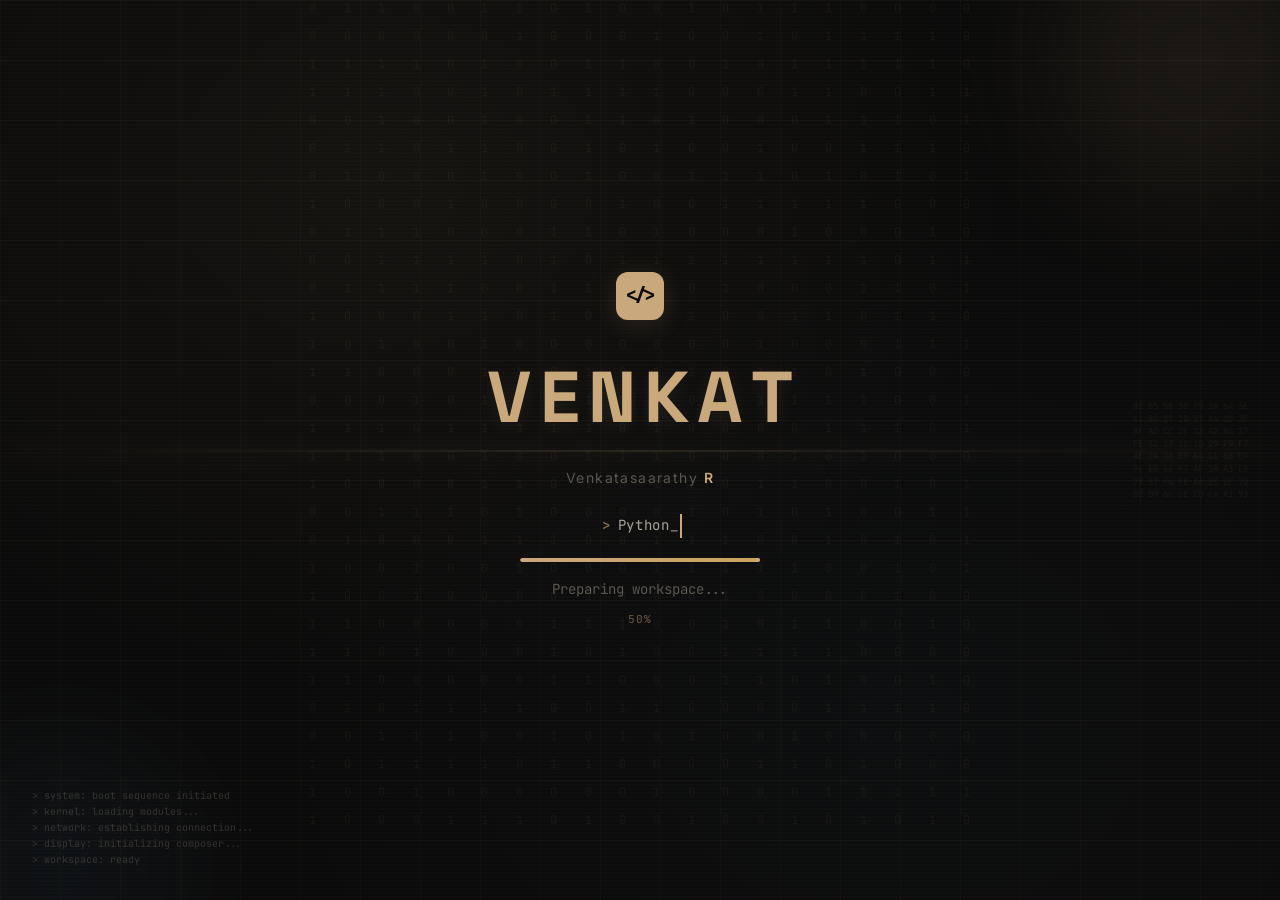
==== index.html @ a22d7806 "Initial portfolio upload" ====
<!DOCTYPE html>
<html lang="en" data-mode="engineering">

<head>
  <script>
    (function(){var m=localStorage.getItem('mode')||'engineering';document.documentElement.setAttribute('data-mode',m);})();
  </script>
  <meta charset="UTF-8" />
  <meta name="viewport" content="width=device-width, initial-scale=1.0" />
  <title>Venkatasaarathy R — Workspace</title>
  <meta name="description" content="Venkatasaarathy R — Engineering student building toward data engineering." />
  <meta name="theme-color" content="#1A1816" />
  <link rel="icon" type="image/svg+xml" href="data:image/svg+xml,%3Csvg xmlns='http://www.w3.org/2000/svg' viewBox='0 0 32 32'%3E%3Crect width='32' height='32' rx='6' fill='%23C9A87C'/%3E%3Ctext x='50%25' y='55%25' dominant-baseline='middle' text-anchor='middle' font-family='monospace' font-weight='800' font-size='18' fill='%230A0A0A'%3EVR%3C/text%3E%3C/svg%3E" />
  <meta name="description" content="Venkatasaarathy R — Engineering student building toward data engineering. Explore projects, skills, certificates and more." />
  <meta name="keywords" content="Venkatasaarathy, portfolio, data engineering, IIT Madras, full-stack developer" />
  <meta name="author" content="Venkatasaarathy R" />
  <meta property="og:title" content="Venkatasaarathy R — Portfolio" />
  <meta property="og:description" content="Engineering student building toward data engineering." />
  <meta property="og:type" content="website" />

  <!-- Fonts -->
  <link rel="preconnect" href="https://fonts.googleapis.com" />
  <link rel="preconnect" href="https://fonts.gstatic.com" crossorigin />
  <link
    href="https://fonts.googleapis.com/css2?family=Inter:opsz,wght@14..32,300;400;500;600;700;800&family=Space+Grotesk:wght@400;500;600;700;800&family=JetBrains+Mono:wght@300;400;500;600;700&family=Outfit:wght@300;400;500;600;700;800&family=Fredoka:wght@400;500;600;700&family=Baloo+2:wght@400;500;600;700;800&family=Space+Mono:wght@400;700&family=Playfair+Display:ital,wght@0,400;0,700;1,400&display=swap"
    rel="stylesheet" />

  <!-- Styles -->
  <link rel="stylesheet" href="css/variables.css" />
  <link rel="stylesheet" href="css/style.css" />
  <link rel="stylesheet" href="css/mode.css" />
  <link rel="stylesheet" href="css/responsive.css" />
  
  <style>
    /* ===== FORCE CANVAS VISIBLE ===== */
    #bgCanvas {
      position: fixed !important;
      top: 0 !important;
      left: 0 !important;
      width: 100vw !important;
      height: 100vh !important;
      pointer-events: none !important;
      z-index: 0 !important;
      display: block !important;
      background: transparent !important;
      opacity: 1 !important;
      visibility: visible !important;
    }

    .loading-screen {
      z-index: 9999 !important;
      position: fixed !important;
      inset: 0 !important;
    }

    #mainContent {
      position: relative !important;
      z-index: 1 !important;
    }

    /* Make sure doodles don't block canvas */
    .doodle-overlay {
      z-index: 0 !important;
      opacity: 0.3 !important;
    }
  </style>
</head>

<body>

  <!-- ============================================ -->
  <!-- CANVAS - PARTICLE BACKGROUND -->
  <!-- ============================================ -->
  <canvas id="bgCanvas"></canvas>

  <!-- ============================================ -->
  <!-- PARTICLE ANIMATION SCRIPT - RUNS IMMEDIATELY -->
  <!-- ============================================ -->
  <script>
    (function() {
      'use strict';

      var CONNECTION_DIST = 180;

      var canvas = document.getElementById('bgCanvas');
      if (!canvas) return;

      var ctx = canvas.getContext('2d');
      var W, H;
      var nodes = [];
      var animId = null;
      var running = true;

      var COLORS = {
        engineering: {
          accent: { r: 201, g: 168, b: 124 },
          neutral: { r: 140, g: 136, b: 127 }
        },
        curious: [
          { r: 212, g: 119, b: 74 },
          { r: 242, g: 169, b: 59 },
          { r: 255, g: 107, b: 91 },
          { r: 107, g: 78, b: 142 },
          { r: 232, g: 160, b: 160 },
          { r: 74, g: 158, b: 138 }
        ]
      };

      function resize() {
        W = canvas.width = window.innerWidth;
        H = canvas.height = window.innerHeight;
      }

      function getMode() {
        return document.documentElement.getAttribute('data-mode') || 'engineering';
      }

      function createNodes() {
        var count = Math.min(50, Math.floor((W * H) / 60000));
        nodes = [];
        for (var i = 0; i < count; i++) {
          nodes.push({
            x: Math.random() * W,
            y: Math.random() * H,
            vx: (Math.random() - 0.5) * 0.3,
            vy: (Math.random() - 0.5) * 0.3,
            radius: 1.5 + Math.random() * 2.5,
            phase: Math.random() * Math.PI * 2,
            type: Math.floor(Math.random() * 4),
            size: 10 + Math.random() * 18
          });
        }
      }

      function drawEngineering() {
        var acc = COLORS.engineering;

        for (var i = 0; i < nodes.length; i++) {
          for (var j = i + 1; j < nodes.length; j++) {
            var a = nodes[i], b = nodes[j];
            var dx = a.x - b.x, dy = a.y - b.y;
            var dist = Math.sqrt(dx * dx + dy * dy);
            if (dist >= CONNECTION_DIST) continue;

            var alpha = 1 - dist / CONNECTION_DIST;

            ctx.beginPath();
            ctx.moveTo(a.x, a.y);
            ctx.lineTo(b.x, b.y);
            ctx.strokeStyle = 'rgba(' + acc.neutral.r + ', ' + acc.neutral.g + ', ' + acc.neutral.b + ', ' + (alpha * 0.03) + ')';
            ctx.lineWidth = 0.3;
            ctx.stroke();
          }
        }

        for (var i = 0; i < nodes.length; i++) {
          var n = nodes[i];
          ctx.beginPath();
          ctx.arc(n.x, n.y, n.radius, 0, Math.PI * 2);
          ctx.fillStyle = 'rgba(' + acc.neutral.r + ', ' + acc.neutral.g + ', ' + acc.neutral.b + ', 0.06)';
          ctx.fill();
        }
      }

      function drawCurious() {
        var pal = COLORS.curious;
        var time = Date.now();

        for (var i = 0; i < nodes.length; i++) {
          var n = nodes[i];
          var c = pal[i % 6];

          var pulse = n.size * (0.8 + 0.4 * Math.sin(time / 3000 + n.phase));

          ctx.save();
          ctx.translate(n.x, n.y);
          ctx.rotate(n.phase + time / 5000);
          ctx.globalAlpha = 0.4;
          ctx.strokeStyle = 'rgba(' + c.r + ', ' + c.g + ', ' + c.b + ', 0.4)';
          ctx.lineWidth = 1.2;

          var s = pulse / 2;
          var t = n.type % 4;
          ctx.beginPath();
          if (t === 0) {
            ctx.arc(0, 0, s, 0, Math.PI * 2);
          } else if (t === 1) {
            ctx.strokeRect(-s, -s, pulse, pulse);
            ctx.restore();
            continue;
          } else if (t === 2) {
            ctx.moveTo(0, -s);
            ctx.lineTo(-s, s);
            ctx.lineTo(s, s);
            ctx.closePath();
          } else {
            ctx.moveTo(-s, 0);
            ctx.lineTo(s, 0);
            ctx.moveTo(0, -s);
            ctx.lineTo(0, s);
          }
          ctx.stroke();
          ctx.restore();
        }
      }

      function draw() {
        if (!running) return;
        ctx.clearRect(0, 0, W, H);

        var mode = getMode();
        var time = Date.now();

        for (var i = 0; i < nodes.length; i++) {
          var n = nodes[i];
          n.x += n.vx + Math.sin(time / 4000 + n.phase) * 0.08;
          n.y += n.vy + Math.cos(time / 5000 + n.phase) * 0.08;

          if (n.x < -60) n.x = W + 60;
          if (n.x > W + 60) n.x = -60;
          if (n.y < -60) n.y = H + 60;
          if (n.y > H + 60) n.y = -60;
        }

        if (mode === 'engineering') {
          drawEngineering();
        } else {
          drawCurious();
        }

        animId = requestAnimationFrame(draw);
      }

      window.addEventListener('resize', function() {
        resize();
        createNodes();
      });

      resize();
      createNodes();
      draw();

      window.stopParticles = function() {
        running = false;
        if (animId) { cancelAnimationFrame(animId); animId = null; }
      };
    })();
  </script>

  <!-- ============================================ -->
  <!-- LOADING SCREEN -->
  <!-- ============================================ -->
  <div class="loading-screen" id="loadingScreen">
    <div class="load-bg-grid"></div>
    <div class="load-bg-aurora"></div>
    <div class="load-orb load-orb-1"></div>
    <div class="load-orb load-orb-2"></div>
    <div class="load-code-rain" id="loadCodeRain"></div>
    <div class="load-scanline"></div>
    <div class="load-eng-elements" id="loadEngElements">
      <div class="load-node-grid" id="loadNodeGrid"></div>
      <div class="load-scanner-bar"></div>
      <div class="load-terminal-boot" id="loadTerminalBoot"></div>
      <div class="load-hex-stream" id="loadHexStream"></div>
      <div class="load-circuit-traces"><span></span><span></span><span></span></div>
    </div>
    <div class="load-curious-elements" id="loadCuriousElements">
      <div class="load-bubbles" id="loadBubbles"></div>
      <div class="load-doodle-dots" id="loadDoodleDots"></div>
      <div class="load-confetti" id="loadConfetti"></div>
      <div class="load-ink-splash" id="loadInkSplash"></div>
    </div>
    <div class="loading-inner">
      <div class="load-logo-wrap">
        <div class="load-logo">&lt;/&gt;</div>
      </div>
      <div class="loading-letters">
        <span class="load-letter">V</span><span class="load-letter">E</span>
        <span class="load-letter">N</span><span class="load-letter">K</span>
        <span class="load-letter">A</span><span class="load-letter">T</span>
      </div>
      <div class="loading-subtitle">Venkatasaarathy <span>R</span></div>
      <div class="load-tech-typewriter">
        <span class="load-tech-prefix">&gt;</span>
        <span class="load-tech-word" id="loadTechWord">_</span>
      </div>
      <div class="loading-bar">
        <div class="loading-progress"></div>
      </div>
      <p class="loading-text" id="loadingText">Initializing workspace...</p>
      <div class="load-pct" id="loadPct"></div>
    </div>
  </div>

  <!-- ============================================ -->
  <!-- DOODLES -->
  <!-- ============================================ -->
  <div class="doodle-overlay">
    <img src="assets/doodles/plane.svg" class="doodle-float doodle-1" alt="" />
    <img src="assets/doodles/lightbulb.svg" class="doodle-float doodle-2" alt="" />
    <img src="assets/doodles/notebook.svg" class="doodle-float doodle-3" alt="" />
    <img src="assets/doodles/graph-stats.svg" class="doodle-float doodle-4" alt="" />
    <img src="assets/doodles/database-code.svg" class="doodle-float doodle-5" alt="" />
  </div>

  <!-- ============================================ -->
  <!-- MAIN CONTENT -->
  <!-- ============================================ -->
  <div id="mainContent" style="display:none;">

    <!-- header -->
    <header class="header" id="header">
      <div class="header-container">
        <a href="#" class="header-logo">
          <span class="logo-mark">&lt;/&gt;</span>
          <span class="logo-text">Venkatasaarathy <span>R</span></span>
        </a>
        <nav class="header-nav" id="headerNav">
          <ul>
            <li><a href="#hero" class="nav-link active" data-section="hero">Home</a></li>
            <li><a href="#about" class="nav-link" data-section="about">About</a></li>
            <li><a href="#projects" class="nav-link" data-section="projects">Projects</a></li>
            <li><a href="#skills" class="nav-link" data-section="skills">Skills</a></li>
            <li><a href="#certificates" class="nav-link" data-section="certificates">Certs</a></li>
            <li><a href="#beyond" class="nav-link" data-section="beyond">Beyond</a></li>
            <li><a href="#contact" class="nav-link" data-section="contact">Connect</a></li>
          </ul>
        </nav>
        <div class="header-actions">
          <div class="mode-toggle-wrap">
            <button class="mode-toggle" id="modeToggle">
              <span class="mode-track"><span class="mode-handle"></span></span>
              <span class="mode-label" id="modeLabel">Engineering</span>
            </button>
            <span class="mode-hint" id="modeHint">✨ Try Curious Mode</span>
          </div>
          <button class="header-toggle" id="headerToggle"
            aria-label="Toggle navigation"><span></span><span></span><span></span></button>
        </div>
      </div>
    </header>

    <!-- sidebar -->
    <aside class="social-sidebar" id="socialSidebar">
      <div class="social-sidebar-inner">
        <div class="social-avatar"><img src="assets/profile/sketch-photo.png" alt="Venkatasaarathy R"
            id="sidebarAvatar" /></div>
        <div class="social-divider"></div>
        <div class="social-links" id="socialLinks"></div>
        <div class="social-divider"></div>
        <div class="social-mode-indicator"><span class="mode-dot"></span><span class="mode-text"
            id="socialModeText">System</span></div>
      </div>
    </aside>

    <!-- mobile social strip -->
    <div class="mobile-social-strip" id="mobileSocialStrip">
      <a href="https://github.com/Venkat-1506" target="_blank" rel="noopener" aria-label="GitHub">
        <svg viewBox="0 0 24 24"><path d="M12 2C6.48 2 2 6.48 2 12c0 4.42 2.87 8.17 6.84 9.49.5.09.68-.22.68-.48 0-.24-.01-.88-.01-1.73-2.78.6-3.37-1.34-3.37-1.34-.46-1.16-1.11-1.47-1.11-1.47-.91-.62.07-.61.07-.61 1.01.07 1.54 1.04 1.54 1.04.9 1.54 2.36 1.1 2.94.84.09-.65.35-1.1.64-1.35-2.22-.25-4.55-1.11-4.55-4.94 0-1.09.39-1.98 1.03-2.68-.1-.25-.45-1.27.1-2.64 0 0 .84-.27 2.75 1.02.8-.22 1.65-.33 2.5-.33.85 0 1.7.11 2.5.33 1.91-1.29 2.75-1.02 2.75-1.02.55 1.37.2 2.39.1 2.64.64.7 1.03 1.59 1.03 2.68 0 3.84-2.34 4.69-4.57 4.94.36.31.68.92.68 1.85 0 1.34-.01 2.42-.01 2.75 0 .26.18.58.69.48C19.13 20.17 22 16.42 22 12c0-5.52-4.48-10-10-10z" stroke="currentColor" stroke-width="1.8" fill="none"/></svg>
      </a>
      <a href="https://www.linkedin.com/in/venkatasaarathy-r-73a226386" target="_blank" rel="noopener" aria-label="LinkedIn">
        <svg viewBox="0 0 24 24"><path d="M16 8a6 6 0 016 6v7h-4v-7a2 2 0 00-4 0v7h-4v-7a6 6 0 016-6z" stroke="currentColor" stroke-width="1.8" fill="none"/><rect x="2" y="9" width="4" height="12" stroke="currentColor" stroke-width="1.8" fill="none"/><circle cx="4" cy="4" r="2" stroke="currentColor" stroke-width="1.8" fill="none"/></svg>
      </a>
      <a href="https://leetcode.com/u/Venkatasaarathy/" target="_blank" rel="noopener" aria-label="LeetCode">
        <svg viewBox="0 0 24 24"><path d="M16.102 16.892c-.165 0-.33-.042-.473-.126l-5.491-3.382c-.217-.133-.356-.367-.356-.618v-2.576c0-.251.139-.485.356-.618l5.491-3.382c.142-.084.307-.126.473-.126.163 0 .327.041.471.125.287.169.461.478.461.81v1.434c0 .251-.138.485-.356.618l-3.178 1.956c-.217.134-.356.367-.356.62s.139.485.356.62l3.178 1.958c.218.133.356.366.356.618v1.434c0 .332-.174.641-.461.81-.144.084-.308.126-.471.126zm5.345-4.892c0 .551-.195 1.092-.578 1.525l-5.686 6.469c-.699.795-1.717 1.276-2.829 1.276h-3.843c-.44 0-.797-.357-.797-.798 0-.44.357-.798.797-.798h3.843c.592 0 1.148-.301 1.488-.805l5.686-6.469c.195-.221.299-.503.299-.799 0-.296-.104-.578-.299-.8l-5.686-6.468c-.34-.504-.896-.806-1.488-.806h-3.843c-.44 0-.797-.358-.797-.799 0-.44.357-.798.797-.798h3.843c1.112 0 2.13.481 2.829 1.276l5.686 6.469c.382.433.578.974.578 1.524z" stroke="currentColor" stroke-width="1.8" fill="none"/></svg>
      </a>
      <a href="mailto:venkatasaarathy@gmail.com" aria-label="Email">
        <svg viewBox="0 0 24 24"><path d="M4 6l8 5 8-5M4 6v12a2 2 0 002 2h12a2 2 0 002-2V6" stroke="currentColor" stroke-width="1.8" fill="none"/></svg>
      </a>
    </div>

    <!-- mobile bottom nav -->
    <nav class="mobile-bottom-nav" id="mobileBottomNav">
      <a href="#hero" data-section="hero" class="active">
        <svg viewBox="0 0 24 24"><path d="M3 12l9-9 9 9" stroke="currentColor" stroke-width="1.8" fill="none"/><path d="M5 10v8a2 2 0 002 2h10a2 2 0 002-2v-8" stroke="currentColor" stroke-width="1.8" fill="none"/></svg>
        <span>Home</span>
      </a>
      <a href="#about" data-section="about">
        <svg viewBox="0 0 24 24"><circle cx="12" cy="12" r="9" stroke="currentColor" stroke-width="1.8" fill="none"/><path d="M12 7v5l3 3" stroke="currentColor" stroke-width="1.8" fill="none"/></svg>
        <span>About</span>
      </a>
      <a href="#projects" data-section="projects">
        <svg viewBox="0 0 24 24"><rect x="3" y="3" width="7" height="7" rx="1" stroke="currentColor" stroke-width="1.8" fill="none"/><rect x="14" y="3" width="7" height="7" rx="1" stroke="currentColor" stroke-width="1.8" fill="none"/><rect x="3" y="14" width="7" height="7" rx="1" stroke="currentColor" stroke-width="1.8" fill="none"/><rect x="14" y="14" width="7" height="7" rx="1" stroke="currentColor" stroke-width="1.8" fill="none"/></svg>
        <span>Projects</span>
      </a>
      <a href="#certificates" data-section="certificates">
        <svg viewBox="0 0 24 24"><path d="M12 2L2 7l10 5 10-5-10-5z" stroke="currentColor" stroke-width="1.8" fill="none"/><path d="M2 17l10 5 10-5" stroke="currentColor" stroke-width="1.8" fill="none"/><path d="M2 12l10 5 10-5" stroke="currentColor" stroke-width="1.8" fill="none"/></svg>
        <span>Certs</span>
      </a>
      <a href="#resume" data-section="resume">
        <svg viewBox="0 0 24 24"><path d="M14 2H6a2 2 0 00-2 2v16a2 2 0 002 2h12a2 2 0 002-2V8l-6-6z" stroke="currentColor" stroke-width="1.8" fill="none"/><path d="M14 2v6h6M10 13h4M10 17h4" stroke="currentColor" stroke-width="1.8" fill="none"/></svg>
        <span>Resume</span>
      </a>
      <a href="#contact" data-section="contact">
        <svg viewBox="0 0 24 24"><path d="M21 15a2 2 0 01-2 2H7l-4 4V5a2 2 0 012-2h14a2 2 0 012 2z" stroke="currentColor" stroke-width="1.8" fill="none"/></svg>
        <span>Contact</span>
      </a>
    </nav>

    <!-- HERO -->
    <section class="hero" id="hero">
      <canvas id="hero3dCanvas" aria-hidden="true"></canvas>
      <div class="hero-aurora" aria-hidden="true">
        <div class="aurora-blob blob-1"></div>
        <div class="aurora-blob blob-2"></div>
        <div class="aurora-blob blob-3"></div>
      </div>
      <div class="hero-grid-bg" aria-hidden="true"></div>
      <div class="hero-bg-doodles" aria-hidden="true">
        <img src="assets/doodles/plane.svg" class="bg-doodle d1" alt="" />
        <img src="assets/doodles/lightbulb.svg" class="bg-doodle d2" alt="" />
        <img src="assets/doodles/notebook.svg" class="bg-doodle d3" alt="" />
        <img src="assets/doodles/graph-stats.svg" class="bg-doodle d4" alt="" />
        <img src="assets/doodles/database-code.svg" class="bg-doodle d5" alt="" />
      </div>
      <div class="hero-container">
        <div class="hero-inner">
          <div class="hero-text">
            <h1 class="hero-name">
              <span class="name-first">Venkatasaarathy</span>
              <span class="name-last gold-r">R</span>
            </h1>
            <div class="hero-role">
              <p class="hero-typewriter" id="heroTypewriter"></p>
              <p class="hero-school">Computer Science Engineering Student · IIT Madras BS Data Science</p>
            </div>
            <p class="hero-tagline">Building systems that turn raw data into <span class="accent-underline">meaningful decisions.</span></p>
            <div class="hero-actions">
              <a href="#projects" class="btn-primary btn-glow">View Projects</a>
              <a href="#contact" class="btn-resume">Contact Me</a>
              <a href="assets/resume/Venkatasaarathy_R_Resume.pdf" download class="btn-resume btn-resume-download">
                <svg viewBox="0 0 24 24"><path d="M21 15v4a2 2 0 01-2 2H5a2 2 0 01-2-2v-4M7 10l5 5 5-5M12 15V3" stroke="currentColor" stroke-width="1.8" fill="none"/></svg>
                Resume
              </a>
            </div>
            <div class="hero-social">
              <a href="https://github.com/Venkat-1506" target="_blank" rel="noopener" aria-label="GitHub" class="hero-social-link">
                <svg viewBox="0 0 24 24"><path d="M12 2C6.48 2 2 6.48 2 12c0 4.42 2.87 8.17 6.84 9.49.5.09.68-.22.68-.48 0-.24-.01-.88-.01-1.73-2.78.6-3.37-1.34-3.37-1.34-.46-1.16-1.11-1.47-1.11-1.47-.91-.62.07-.61.07-.61 1.01.07 1.54 1.04 1.54 1.04.9 1.54 2.36 1.1 2.94.84.09-.65.35-1.1.64-1.35-2.22-.25-4.55-1.11-4.55-4.94 0-1.09.39-1.98 1.03-2.68-.1-.25-.45-1.27.1-2.64 0 0 .84-.27 2.75 1.02.8-.22 1.65-.33 2.5-.33.85 0 1.7.11 2.5.33 1.91-1.29 2.75-1.02 2.75-1.02.55 1.37.2 2.39.1 2.64.64.7 1.03 1.59 1.03 2.68 0 3.84-2.34 4.69-4.57 4.94.36.31.68.92.68 1.85 0 1.34-.01 2.42-.01 2.75 0 .26.18.58.69.48C19.13 20.17 22 16.42 22 12c0-5.52-4.48-10-10-10z" stroke="currentColor" stroke-width="1.8" fill="none"/></svg>
                <span>GitHub</span>
              </a>
              <a href="https://www.linkedin.com/in/venkatasaarathy-r-73a226386" target="_blank" rel="noopener" aria-label="LinkedIn" class="hero-social-link">
                <svg viewBox="0 0 24 24"><path d="M16 8a6 6 0 016 6v7h-4v-7a2 2 0 00-4 0v7h-4v-7a6 6 0 016-6z" stroke="currentColor" stroke-width="1.8" fill="none"/><rect x="2" y="9" width="4" height="12" stroke="currentColor" stroke-width="1.8" fill="none"/><circle cx="4" cy="4" r="2" stroke="currentColor" stroke-width="1.8" fill="none"/></svg>
                <span>LinkedIn</span>
              </a>
              <a href="https://leetcode.com/u/Venkatasaarathy/" target="_blank" rel="noopener" aria-label="LeetCode" class="hero-social-link">
                <svg viewBox="0 0 24 24"><path d="M16.102 16.892c-.165 0-.33-.042-.473-.126l-5.491-3.382c-.217-.133-.356-.367-.356-.618v-2.576c0-.251.139-.485.356-.618l5.491-3.382c.142-.084.307-.126.473-.126.163 0 .327.041.471.125.287.169.461.478.461.81v1.434c0 .251-.138.485-.356.618l-3.178 1.956c-.217.134-.356.367-.356.62s.139.485.356.62l3.178 1.958c.218.133.356.366.356.618v1.434c0 .332-.174.641-.461.81-.144.084-.308.126-.471.126zm5.345-4.892c0 .551-.195 1.092-.578 1.525l-5.686 6.469c-.699.795-1.717 1.276-2.829 1.276h-3.843c-.44 0-.797-.357-.797-.798 0-.44.357-.798.797-.798h3.843c.592 0 1.148-.301 1.488-.805l5.686-6.469c.195-.221.299-.503.299-.799 0-.296-.104-.578-.299-.8l-5.686-6.468c-.34-.504-.896-.806-1.488-.806h-3.843c-.44 0-.797-.358-.797-.799 0-.44.357-.798.797-.798h3.843c1.112 0 2.13.481 2.829 1.276l5.686 6.469c.382.433.578.974.578 1.524z" stroke="currentColor" stroke-width="1.8" fill="none"/></svg>
                <span>LeetCode</span>
              </a>
              <a href="mailto:venkatasaarathy@gmail.com" aria-label="Email" class="hero-social-link">
                <svg viewBox="0 0 24 24"><path d="M4 6l8 5 8-5M4 6v12a2 2 0 002 2h12a2 2 0 002-2V6" stroke="currentColor" stroke-width="1.8" fill="none"/></svg>
                <span>Email</span>
              </a>
            </div>
          </div>
          <div class="hero-visual">
            <div class="hero-image-frame">
              <div class="hero-glow"></div>
              <img src="assets/profile/sketch-photo.png" alt="Venkatasaarathy R" id="heroPortrait" class="hero-portrait-img" />
            </div>
          </div>
        </div>
      </div>
    </section>

    <!-- ABOUT -->
    <section class="about" id="about">
      <div class="container">
        <div class="about-inner">
          <div class="about-text">
            <div class="section-header">
              <span class="section-tag">About Me</span>
              <h2 class="section-title">Who <span class="highlight">I am</span></h2>
            </div>
            <p class="about-desc">I'm a Computer Science Engineering student at IIT Madras, pursuing a BS in Data Science alongside. I build systems that turn raw data into meaningful decisions — from full-stack web apps to data pipelines.</p>
            <p class="about-desc">My journey started with curiosity about how things work, and evolved into a passion for software engineering, data engineering, and problem-solving. I've built projects ranging from campus lost-and-found portals to handwritten digit recognition systems.</p>
            <p class="about-desc">Currently diving deep into data engineering fundamentals — SQL, PostgreSQL, Pandas, and ETL pipelines — while continuing to build practical solutions that solve real-world problems.</p>
            <div class="about-details">
              <div class="about-detail-item">
                <svg viewBox="0 0 24 24" width="18" height="18"><path d="M21 10c0 7-9 13-9 13s-9-6-9-13a9 9 0 0 1 18 0z" stroke="currentColor" stroke-width="1.8" fill="none"/><circle cx="12" cy="10" r="3" stroke="currentColor" stroke-width="1.8" fill="none"/></svg>
                <span>India</span>
              </div>
              <div class="about-detail-item">
                <svg viewBox="0 0 24 24" width="18" height="18"><path d="M12 2L2 7l10 5 10-5-10-5z" stroke="currentColor" stroke-width="1.8" fill="none"/><path d="M2 17l10 5 10-5" stroke="currentColor" stroke-width="1.8" fill="none"/><path d="M2 12l10 5 10-5" stroke="currentColor" stroke-width="1.8" fill="none"/></svg>
                <span>IIT Madras BS Data Science</span>
              </div>
              <div class="about-detail-item">
                <svg viewBox="0 0 24 24" width="18" height="18"><circle cx="12" cy="12" r="10" stroke="currentColor" stroke-width="1.8" fill="none"/><path d="M12 6v6l4 2" stroke="currentColor" stroke-width="1.8" fill="none"/></svg>
                <span>Building since 2023</span>
              </div>
            </div>
          </div>
          <div class="about-visual">
            <div class="about-image-frame">
              <div class="about-glow"></div>
              <img src="assets/profile/about.png" alt="Venkatasaarathy R" class="about-portrait-img" />
            </div>
          </div>
        </div>
      </div>
    </section>

    <!-- STATS STRIP -->
    <section class="stats-bar" id="stats">
      <div class="container">
        <div class="stats-grid">
          <div class="stats-item">
            <span class="stats-number" data-count="130">0</span>
            <span class="stats-label">Problems Solved</span>
          </div>
          <div class="stats-divider"></div>
          <div class="stats-item">
            <span class="stats-number" data-count="7">0</span>
            <span class="stats-label">Projects Built</span>
          </div>
          <div class="stats-divider"></div>
          <div class="stats-item">
            <span class="stats-number" data-count="12">0</span>
            <span class="stats-label">Certifications</span>
          </div>
        </div>
      </div>
    </section>

    <!-- PROJECTS -->
    <section class="projects" id="projects">
      <div class="container">
        <div class="section-header"><span class="section-tag">Case Studies</span>
          <h2 class="section-title">Projects I've <span class="highlight">built</span></h2>
          <p class="section-desc">Each project is a story — here's what I learned building them.</p>
        </div>
        <div class="projects-carousel-wrap">
          <div class="projects-carousel" id="projectsContainer">
            <div class="carousel-track" id="carouselTrack"></div>
          </div>
          <div class="carousel-controls">
            <button class="carousel-btn carousel-prev" aria-label="Previous"><svg viewBox="0 0 24 24"><path d="M15 18l-6-6 6-6" stroke="currentColor" stroke-width="2" fill="none"/></svg></button>
            <div class="carousel-dots" id="carouselDots"></div>
            <button class="carousel-btn carousel-next" aria-label="Next"><svg viewBox="0 0 24 24"><path d="M9 18l6-6-6-6" stroke="currentColor" stroke-width="2" fill="none"/></svg></button>
          </div>
          <div style="text-align:center;margin-top:var(--space-6)"><a href="projects-full.html" class="btn-primary btn-pulse">View All Projects</a></div>
        </div>
      </div>
    </section>

    <!-- SKILLS -->
    <section class="skills" id="skills">
      <div class="skills-aurora"></div>
      <div class="container">
        <div class="section-header"><span class="section-tag">Skills</span>
          <h2 class="section-title">Tools I <span class="highlight">use</span></h2>
        </div>
        <div class="skills-grid" id="skillsContainer"></div>
      </div>
    </section>

    <!-- CERTIFICATES -->
    <section class="certificates" id="certificates">
      <div class="container">
        <div class="section-header"><span class="section-tag">Certs</span>
          <h2 class="section-title">Certificates I've <span class="highlight">earned</span></h2>
          <p class="section-desc">Scroll to browse the collection.</p>
        </div>
        <div class="cert-stack" id="certsContainer"></div>
        <div style="text-align:center;margin-top:var(--space-8)"><a href="certificates-full.html" class="btn-primary btn-pulse">View All Certificates</a></div>
      </div>
    </section>

    <!-- RESUME -->
    <section class="resume" id="resume">
      <div class="container">
        <div class="section-header"><span class="section-tag">Resume</span>
          <h2 class="section-title">My <span class="highlight">Resume</span></h2>
          <p class="section-desc">Preview or download my latest resume.</p>
        </div>
        <div class="resume-actions">
          <a href="#" class="btn-primary btn-glow resume-preview-btn" id="resumePreviewBtn2">
            <svg viewBox="0 0 24 24"><path d="M1 12s4-8 11-8 11 8 11 8-4 8-11 8-11-8-11-8z" stroke="currentColor" stroke-width="1.8" fill="none"/><circle cx="12" cy="12" r="3" stroke="currentColor" stroke-width="1.8" fill="none"/></svg>
            Preview Resume
          </a>
          <a href="assets/resume/Venkatasaarathy_R_Resume.pdf" download class="btn-secondary resume-download-btn">
            <svg viewBox="0 0 24 24"><path d="M21 15v4a2 2 0 01-2 2H5a2 2 0 01-2-2v-4M7 10l5 5 5-5M12 15V3" stroke="currentColor" stroke-width="1.8" fill="none"/></svg>
            Download Resume
          </a>
        </div>
        <div class="resume-preview">
          <embed src="assets/resume/Venkatasaarathy_R_Resume.pdf" type="application/pdf" class="resume-preview-embed" />
        </div>
      </div>
    </section>

    <!-- BEYOND -->
    <section class="beyond" id="beyond">
      <div class="container">
        <div class="section-header"><span class="section-tag">Beyond Coding</span>
          <h2 class="section-title">What I do <span class="highlight">outside</span></h2>
        </div>
        <div class="beyond-grid" id="beyondGrid"></div>
      </div>
    </section>

    <!-- CONTACT -->
    <section class="contact" id="contact">
      <div class="container">
        <div class="section-header"><span class="section-tag">Connect</span>
          <h2 class="section-title">Let's build <span class="highlight">something</span></h2>
          <p class="contact-desc">Have an idea, a project, or just want to chat? Reach out.</p>
        </div>
        <div class="contact-grid">
          <div class="contact-info">
            <div class="contact-info-card">
              <div class="info-icon-wrap">
                <svg viewBox="0 0 24 24" fill="none" stroke="currentColor" stroke-width="2" stroke-linecap="round"
                  stroke-linejoin="round">
                  <path d="M21 10c0 7-9 13-9 13s-9-6-9-13a9 9 0 0 1 18 0z"></path>
                  <circle cx="12" cy="10" r="3"></circle>
                </svg>
              </div>
              <div class="info-details">
                <h3>Location</h3>
                <p>India</p>
              </div>
            </div>
            <div class="contact-info-card">
              <div class="info-icon-wrap">
                <svg viewBox="0 0 24 24" fill="none" stroke="currentColor" stroke-width="2" stroke-linecap="round"
                  stroke-linejoin="round">
                  <path d="M4 4h16c1.1 0 2 .9 2 2v12c0 1.1-.9 2-2 2H4c-1.1 0-2-.9-2-2V6c0-1.1.9-2 2-2z"></path>
                  <polyline points="22,6 12,13 2,6"></polyline>
                </svg>
              </div>
              <div class="info-details">
                <h3>Email</h3>
                <p><a href="mailto:venkatasaarathy@gmail.com">venkatasaarathy@gmail.com</a></p>
              </div>
            </div>
            <div class="contact-info-card">
              <div class="info-icon-wrap">
                <svg viewBox="0 0 24 24" fill="none" stroke="currentColor" stroke-width="2" stroke-linecap="round"
                  stroke-linejoin="round">
                  <path d="M22 16.92v3a2 2 0 01-2.18 2 19.79 19.79 0 01-8.63-3.07 19.5 19.5 0 01-6-6 19.79 19.79 0 01-3.07-8.67A2 2 0 014.11 2h3a2 2 0 012 1.72 12.84 12.84 0 00.7 2.81 2 2 0 01-.45 2.11L8.09 9.91a16 16 0 006 6l1.27-1.27a2 2 0 012.11-.45 12.84 12.84 0 002.81.7A2 2 0 0122 16.92z"></path>
                </svg>
              </div>
              <div class="info-details">
                <h3>Phone</h3>
                <p><a href="tel:+918667461604">+91 8667461604</a></p>
              </div>
            </div>
            <div class="contact-info-card contact-social-card">
              <div class="info-icon-wrap">
                <svg viewBox="0 0 24 24" fill="none" stroke="currentColor" stroke-width="2" stroke-linecap="round"
                  stroke-linejoin="round">
                  <circle cx="12" cy="12" r="10"></circle>
                  <line x1="2" y1="12" x2="22" y2="12"></line>
                  <path d="M12 2a15.3 15.3 0 014 10 15.3 15.3 0 01-4 10 15.3 15.3 0 01-4-10 15.3 15.3 0 014-10z"></path>
                </svg>
              </div>
              <div class="info-details" style="flex:1">
                <h3>Social</h3>
                <div class="contact-social-links" id="contactSocialLinks"></div>
              </div>
            </div>
          </div>
          <div class="contact-form-container">
            <form class="contact-form" id="contactForm" novalidate>
              <div class="form-row">
                <div class="form-group"><label for="formName">Name <span aria-hidden="true">*</span></label><input
                    type="text" id="formName" placeholder="Your name" required /><span class="form-error"
                    id="nameError"></span></div>
                <div class="form-group"><label for="formEmail">Email <span aria-hidden="true">*</span></label><input
                    type="email" id="formEmail" placeholder="you@example.com" required /><span class="form-error"
                    id="emailError"></span></div>
              </div>
              <div class="form-group"><label for="formSubject">Subject</label><input type="text" id="formSubject"
                  placeholder="What's this about?" /></div>
              <div class="form-group"><label for="formMessage">Message <span
                    aria-hidden="true">*</span></label><textarea id="formMessage" rows="4"
                  placeholder="Tell me about your idea..." required></textarea><span class="form-error"
                  id="messageError"></span></div>
              <button type="submit" class="btn-primary" id="formSubmit">Send Message</button>
              <div class="form-status" id="formStatus"></div>
            </form>
          </div>
        </div>
      </div>
    </section>

    <!-- FOOTER -->
    <footer class="footer" id="footer">
      <div class="footer-container">
        <div class="footer-shell">
          <span class="shell-prompt">◈</span>
          <span class="shell-path">venkat@portfolio</span>
          <span class="shell-colon">:</span>
          <span class="shell-tilde">~</span>
          <span class="shell-dollar">$</span>
          <span class="shell-cmd">./build --footer</span>
        </div>

        <div class="footer-body">
          <div class="footer-brand">
            <div class="footer-avatar"><img src="assets/profile/sketch-photo.png" alt="Venkatasaarathy R" /></div>
            <div class="footer-brand-text">
              <h3>Venkatasaarathy <span>R</span></h3>
              <p>Building the future, one line of code at a time.</p>
            </div>
          </div>

          <div class="footer-nav">
            <h4>Navigate</h4>
            <ul>
              <li><a href="#hero">Home</a></li>
              <li><a href="#about">About</a></li>
              <li><a href="#projects">Projects</a></li>
              <li><a href="#skills">Skills</a></li>
              <li><a href="#certificates">Certs</a></li>
              <li><a href="#beyond">Beyond</a></li>
              <li><a href="#contact">Connect</a></li>
            </ul>
          </div>

          <div class="footer-social">
            <h4>Connect</h4>
            <div class="footer-social-links" id="footerSocial"></div>
            <div class="footer-mode-row">
              <span class="mode-dot"></span>
              <span class="footer-mode-label">Mode</span>
              <span class="footer-mode" id="footerMode">System View</span>
            </div>
          </div>
        </div>

        <div class="footer-quote-line">
          <svg class="quote-ornament" viewBox="0 0 24 24" width="18" height="18">
            <path d="M10 11h-4a1 1 0 01-1-1V7a1 1 0 011-1h3a1 1 0 011 1v6c0 2.667-1.333 4-4 4" stroke="currentColor" stroke-width="1.5" fill="none" stroke-linecap="round"/>
            <path d="M19 11h-4a1 1 0 01-1-1V7a1 1 0 011-1h3a1 1 0 011 1v6c0 2.667-1.333 4-4 4" stroke="currentColor" stroke-width="1.5" fill="none" stroke-linecap="round"/>
          </svg>
          <p class="footer-quote-text">"Create something better than this."</p>
          <span class="footer-quote-author">— Venkat</span>
        </div>

        <div class="footer-bottom">
          <p class="footer-copy">&copy; <span id="footerYear">2024</span> Venkatasaarathy R. All rights reserved.</p>
          <div class="footer-doodles">
            <img src="assets/doodles/plane.svg" alt="" />
            <img src="assets/doodles/lightbulb.svg" alt="" />
            <img src="assets/doodles/notebook.svg" alt="" />
            <img src="assets/doodles/graph-stats.svg" alt="" />
            <img src="assets/doodles/database-code.svg" alt="" />
          </div>
        </div>
      </div>
    </footer>
  </div>

  <!-- ============================================ -->
  <!-- MODALS -->
  <!-- ============================================ -->
  <div class="modal" id="projectModal">
    <div class="modal-overlay"></div>
    <div class="modal-content modal-project-content"><button class="modal-close">✕</button>
      <div class="modal-project-body">
        <div class="modal-project-hero">
          <img id="modalImg" src="" alt="" />
          <div class="modal-project-hero-fallback" id="modalHeroFallback"></div>
          <div class="modal-project-hero-overlay">
            <h2 id="modalTitle"></h2>
            <div class="modal-project-hero-tags" id="modalHeroTech"></div>
          </div>
        </div>
        <div class="modal-project-details">
          <div class="modal-project-section">
            <div class="modal-project-section-icon">
              <svg viewBox="0 0 24 24" fill="none" stroke="currentColor" stroke-width="2" stroke-linecap="round" stroke-linejoin="round"><circle cx="12" cy="12" r="10"/><path d="M12 16v-4"/><path d="M12 8h.01"/></svg>
            </div>
            <div class="modal-project-section-content">
              <h3>Problem</h3>
              <p id="modalProblem"></p>
            </div>
          </div>
          <div class="modal-project-section">
            <div class="modal-project-section-icon">
              <svg viewBox="0 0 24 24" fill="none" stroke="currentColor" stroke-width="2" stroke-linecap="round" stroke-linejoin="round"><path d="M12 20V10"/><path d="M18 20V4"/><path d="M6 20v-4"/></svg>
            </div>
            <div class="modal-project-section-content">
              <h3>Challenge</h3>
              <p id="modalChallenge"></p>
            </div>
          </div>
          <div class="modal-project-section">
            <div class="modal-project-section-icon">
              <svg viewBox="0 0 24 24" fill="none" stroke="currentColor" stroke-width="2" stroke-linecap="round" stroke-linejoin="round"><path d="M22 11.08V12a10 10 0 11-5.93-9.14"/><polyline points="22 4 12 14.01 9 11.01"/></svg>
            </div>
            <div class="modal-project-section-content">
              <h3>Solution</h3>
              <p id="modalSolution"></p>
            </div>
          </div>
          <div class="modal-project-section" id="modalFeaturesSection">
            <div class="modal-project-section-icon">
              <svg viewBox="0 0 24 24" fill="none" stroke="currentColor" stroke-width="2" stroke-linecap="round" stroke-linejoin="round"><polyline points="9 11 12 14 22 4"/><path d="M21 12v7a2 2 0 01-2 2H5a2 2 0 01-2-2V5a2 2 0 012-2h11"/></svg>
            </div>
            <div class="modal-project-section-content">
              <h3>Features</h3>
              <div class="modal-project-features" id="modalFeatures"></div>
            </div>
          </div>
          <div class="modal-project-section" id="modalLessonsSection">
            <div class="modal-project-section-icon">
              <svg viewBox="0 0 24 24" fill="none" stroke="currentColor" stroke-width="2" stroke-linecap="round" stroke-linejoin="round"><path d="M12 2L2 7l10 5 10-5-10-5z"/><path d="M2 17l10 5 10-5"/><path d="M2 12l10 5 10-5"/></svg>
            </div>
            <div class="modal-project-section-content">
              <h3>Lessons Learned</h3>
              <p id="modalLessons"></p>
            </div>
          </div>
        </div>
        <div class="modal-project-footer">
          <div class="modal-project-actions">
            <a href="#" id="modalGithub" class="btn-primary" target="_blank" rel="noopener">
              <svg width="16" height="16" viewBox="0 0 16 16" fill="currentColor"><path d="M8 0C3.58 0 0 3.58 0 8c0 3.54 2.29 6.53 5.47 7.59.4.07.55-.17.55-.38 0-.19-.01-.82-.01-1.49-2.01.37-2.53-.49-2.69-.94-.09-.23-.48-.94-.82-1.13-.28-.15-.68-.52-.01-.53.63-.01 1.08.58 1.23.82.72 1.21 1.87.87 2.33.66.07-.52.28-.87.51-1.07-1.78-.2-3.64-.89-3.64-3.95 0-.87.31-1.59.82-2.15-.08-.2-.36-1.02.08-2.12 0 0 .67-.21 2.2.82.64-.18 1.32-.27 2-.27.68 0 1.36.09 2 .27 1.53-1.04 2.2-.82 2.2-.82.44 1.1.16 1.92.08 2.12.51.56.82 1.27.82 2.15 0 3.07-1.87 3.75-3.65 3.95.29.25.54.73.54 1.48 0 1.07-.01 1.93-.01 2.2 0 .21.15.46.55.38A8.013 8.013 0 0016 8c0-4.42-3.58-8-8-8z"/></svg>
              View on GitHub
            </a>
            <a href="#" id="modalLive" class="btn-primary" target="_blank" rel="noopener">
              <svg width="16" height="16" viewBox="0 0 16 16" fill="currentColor"><path d="M8 0C3.58 0 0 3.58 0 8c0 3.54 2.29 6.53 5.47 7.59.4.07.55-.17.55-.38 0-.19-.01-.82-.01-1.49-2.01.37-2.53-.49-2.69-.94-.09-.23-.48-.94-.82-1.13-.28-.15-.68-.52-.01-.53.63-.01 1.08.58 1.23.82.72 1.21 1.87.87 2.33.66.07-.52.28-.87.51-1.07-1.78-.2-3.64-.89-3.64-3.95 0-.87.31-1.59.82-2.15-.08-.2-.36-1.02.08-2.12 0 0 .67-.21 2.2.82.64-.18 1.32-.27 2-.27.68 0 1.36.09 2 .27 1.53-1.04 2.2-.82 2.2-.82.44 1.1.16 1.92.08 2.12.51.56.82 1.27.82 2.15 0 3.07-1.87 3.75-3.65 3.95.29.25.54.73.54 1.48 0 1.07-.01 1.93-.01 2.2 0 .21.15.46.55.38A8.013 8.013 0 0016 8c0-4.42-3.58-8-8-8z"/></svg>
              Live Demo
            </a>
          </div>
        </div>
      </div>
    </div>
  </div>

  <div class="modal" id="certModal">
    <div class="modal-overlay"></div>
    <div class="modal-content"><button class="modal-close">✕</button>
      <div class="modal-body cert-modal-body"><img id="certModalImg" src="" alt="" />
        <div class="modal-info">
          <h2 id="certModalTitle"></h2>
          <p id="certModalIssuer"></p>
          <p id="certModalCat"></p>
          <p id="certModalAchieve"></p>
          <p id="certModalDesc" class="cert-desc"></p>
        </div>
      </div>
    </div>
  </div>

  <!-- back to top -->
  <button class="back-to-top" id="backToTop" aria-label="Back to top">
    <svg viewBox="0 0 24 24" width="20" height="20"><path d="M18 15l-6-6-6 6" stroke="currentColor" stroke-width="2" fill="none"/></svg>
  </button>

  <div class="modal resume-modal" id="resumeModal">
    <div class="modal-overlay"></div>
    <div class="modal-content modal-content-wide"><button class="modal-close">✕</button>
      <div class="modal-body resume-modal-body">
        <div class="resume-modal-header">
          <h2>Resume</h2>
          <div class="resume-modal-actions">
            <a href="assets/resume/Venkatasaarathy_R_Resume.pdf" target="_blank" class="btn-secondary resume-modal-open">
              <svg viewBox="0 0 24 24" width="16" height="16"><path d="M18 13v6a2 2 0 01-2 2H5a2 2 0 01-2-2V8a2 2 0 012-2h6M15 3h6v6M10 14L21 3" stroke="currentColor" stroke-width="1.8" fill="none"/></svg>
              Open
            </a>
            <a href="assets/resume/Venkatasaarathy_R_Resume.pdf" class="btn-primary resume-modal-download" id="resumeDownloadBtn">
              <svg viewBox="0 0 24 24"><path d="M21 15v4a2 2 0 01-2 2H5a2 2 0 01-2-2v-4M7 10l5 5 5-5M12 15V3" stroke="currentColor" stroke-width="1.8" fill="none"/></svg>
              Download
            </a>
          </div>
        </div>
        <div class="resume-modal-viewer">
          <embed src="assets/resume/Venkatasaarathy_R_Resume.pdf" type="application/pdf" class="resume-embed" />
        </div>
      </div>
    </div>
  </div>

  <!-- ============================================ -->
  <!-- SVG ICON SPRITE -->
  <!-- ============================================ -->
  <svg style="position:absolute;width:0;height:0;visibility:hidden" aria-hidden="true">
    <defs>
      <symbol id="compass" viewBox="0 0 24 24" fill="none" stroke="currentColor" stroke-width="2" stroke-linecap="round" stroke-linejoin="round">
        <circle cx="12" cy="12" r="10"/>
        <path d="M16.24 7.76l-2.12 6.36-6.36 2.12 2.12-6.36z"/>
      </symbol>
      <symbol id="typewriter" viewBox="0 0 24 24" fill="none" stroke="currentColor" stroke-width="2" stroke-linecap="round" stroke-linejoin="round">
        <rect x="2" y="4" width="20" height="14" rx="2"/>
        <path d="M6 18v2h12v-2"/>
        <path d="M6 10h12"/>
        <path d="M6 14h8"/>
      </symbol>
      <symbol id="book" viewBox="0 0 24 24" fill="none" stroke="currentColor" stroke-width="2" stroke-linecap="round" stroke-linejoin="round">
        <path d="M4 19.5A2.5 2.5 0 016.5 17H20"/>
        <path d="M6.5 2H20v20H6.5A2.5 2.5 0 014 19.5v-15A2.5 2.5 0 016.5 2z"/>
        <path d="M12 2v10l3-1.5L18 12V2"/>
      </symbol>
      <symbol id="pencil" viewBox="0 0 24 24" fill="none" stroke="currentColor" stroke-width="2" stroke-linecap="round" stroke-linejoin="round">
        <path d="M17 3a2.828 2.828 0 114 4L7.5 20.5 2 22l1.5-5.5L17 3z"/>
      </symbol>
      <symbol id="github" viewBox="0 0 24 24" fill="none" stroke="currentColor" stroke-width="2" stroke-linecap="round" stroke-linejoin="round">
        <path d="M9 19c-5 1.5-5-2.5-7-3m14 6v-3.87a3.37 3.37 0 00-.94-2.61c3.14-.35 6.44-1.54 6.44-7A5.44 5.44 0 0020 4.77 5.07 5.07 0 0019.91 1S18.73.65 16 2.48a13.38 13.38 0 00-7 0C6.27.65 5.09 1 5.09 1A5.07 5.07 0 005 4.77a5.44 5.44 0 00-1.5 3.78c0 5.42 3.3 6.61 6.44 7A3.37 3.37 0 009 18.13V22"/>
      </symbol>
      <symbol id="linkedin" viewBox="0 0 24 24" fill="none" stroke="currentColor" stroke-width="2" stroke-linecap="round" stroke-linejoin="round">
        <path d="M16 8a6 6 0 016 6v7h-4v-7a2 2 0 00-4 0v7h-4v-7a6 6 0 016-6z"/>
        <rect x="2" y="9" width="4" height="12"/>
        <circle cx="4" cy="4" r="2"/>
      </symbol>
      <symbol id="instagram" viewBox="0 0 24 24" fill="none" stroke="currentColor" stroke-width="2" stroke-linecap="round" stroke-linejoin="round">
        <rect x="2" y="2" width="20" height="20" rx="5" ry="5"/>
        <path d="M16 11.37A4 4 0 1112.63 8 4 4 0 0116 11.37z"/>
        <line x1="17.5" y1="6.5" x2="17.51" y2="6.5"/>
      </symbol>
      <symbol id="leetcode" viewBox="0 0 24 24" fill="none" stroke="currentColor" stroke-width="2" stroke-linecap="round" stroke-linejoin="round">
        <path d="M16.102 16.892c-.165 0-.33-.042-.473-.126l-5.491-3.382c-.217-.133-.356-.367-.356-.618v-2.576c0-.251.139-.485.356-.618l5.491-3.382c.142-.084.307-.126.473-.126.163 0 .327.041.471.125.287.169.461.478.461.81v1.434c0 .251-.138.485-.356.618l-3.178 1.956c-.217.134-.356.367-.356.62s.139.485.356.62l3.178 1.958c.218.133.356.366.356.618v1.434c0 .332-.174.641-.461.81-.144.084-.308.126-.471.126zm5.345-4.892c0 .551-.195 1.092-.578 1.525l-5.686 6.469c-.699.795-1.717 1.276-2.829 1.276h-3.843c-.44 0-.797-.357-.797-.798 0-.44.357-.798.797-.798h3.843c.592 0 1.148-.301 1.488-.805l5.686-6.469c.195-.221.299-.503.299-.799 0-.296-.104-.578-.299-.8l-5.686-6.468c-.34-.504-.896-.806-1.488-.806h-3.843c-.44 0-.797-.358-.797-.799 0-.44.357-.798.797-.798h3.843c1.112 0 2.13.481 2.829 1.276l5.686 6.469c.382.433.578.974.578 1.524z"/>
      </symbol>
      <symbol id="mail" viewBox="0 0 24 24" fill="none" stroke="currentColor" stroke-width="2" stroke-linecap="round" stroke-linejoin="round">
        <path d="M4 4h16c1.1 0 2 .9 2 2v12c0 1.1-.9 2-2 2H4c-1.1 0-2-.9-2-2V6c0-1.1.9-2 2-2z"/>
        <polyline points="22,6 12,13 2,6"/>
      </symbol>
    </defs>
  </svg>

  <!-- ============================================ -->
  <!-- SCRIPTS -->
  <!-- ============================================ -->
  <script src="data/portfolio-data.js"></script>
  <script>
    // ----- enhance data with svg icons -----
    window.portfolioData.beyondCoding = [
      { title: "Chess, Cricket & Travel", description: "I play chess and cricket, love exploring new things, and enjoy travelling whenever I get the chance.", icon: "compass" },
      { title: "Typewriting", description: "Senior Grade with Distinction — I value precision and speed in all forms of communication.", icon: "typewriter" },
      { title: "Continuous Learning", description: "Always reading, always curious. I believe the best engineers never stop learning.", icon: "book" }
    ];

  </script>

  <script src="js/sections/hero.js"></script>
  <script src="js/sections/ui.js"></script>
  <script src="js/sections/projects.js"></script>
  <script src="js/sections/certificates.js"></script>
  <script src="js/sections/contact.js"></script>
  <script src="js/sections/skills.js"></script>
  <script src="js/sections/journey.js"></script>
  <script src="js/sections/stats.js"></script>
  <script src="js/hero-3d.js"></script>
  <script src="js/mode-switcher.js"></script>
  <script src="js/cursor.js"></script>
  <script src="js/app.js"></script>

  <!-- resume modal, copyright year, app-ready fallback -->
  <script>
    document.getElementById('resumeDownloadBtn').addEventListener('click', function(e) {
      e.preventDefault();
      var url = 'assets/resume/Venkatasaarathy_R_Resume.pdf';
      var xhr = new XMLHttpRequest();
      xhr.open('GET', url, true);
      xhr.responseType = 'blob';
      xhr.onload = function() {
        var blob = xhr.response;
        var a = document.createElement('a');
        a.href = URL.createObjectURL(blob);
        a.download = 'Venkatasaarathy_R_Resume.pdf';
        document.body.appendChild(a);
        a.click();
        a.remove();
      };
      xhr.onerror = function() {
        window.open(url, '_blank');
      };
      xhr.send();
    });

    function openResumeModal() {
      const modal = document.getElementById('resumeModal');
      if (!modal) return;
      if (typeof window.closeAllModals === 'function') window.closeAllModals();
      modal.classList.add('active');
      document.body.style.overflow = 'hidden';
    }

    function closeResumeModal() {
      const modal = document.getElementById('resumeModal');
      if (!modal) return;
      modal.classList.remove('active');
      document.body.style.overflow = '';
    }

    document.addEventListener('click', function(e) {
      const previewBtn = e.target.closest('#resumePreviewBtn, #resumePreviewBtn2');
      if (previewBtn) { e.preventDefault(); openResumeModal(); return; }
      if (e.target.closest('#resumeModal .modal-overlay') || e.target.closest('#resumeModal .modal-close')) {
        closeResumeModal();
      }
    });

    document.addEventListener('keydown', function(e) {
      if (e.key === 'Escape') closeResumeModal();
    });

    document.getElementById('footerYear').textContent = new Date().getFullYear();

    document.addEventListener('app:ready', function () {
      if (typeof CursorController !== 'undefined') {
        const mode = localStorage.getItem('mode') || 'engineering';
        CursorController.init(mode);
      }
    });
  </script>

  <!-- client-side 404: unknown hash routes -->
  <script>
    (function() {
      var valid = ['hero', 'about', 'projects', 'skills', 'certificates', 'beyond', 'contact', 'resume'];
      var hash = window.location.hash.replace('#', '');
      if (hash && valid.indexOf(hash) === -1) {
        if (typeof App !== 'undefined' && App.initialized) {
          var toast = document.createElement('div');
          toast.style.cssText = 'position:fixed;bottom:80px;left:50%;transform:translateX(-50%);padding:10px 20px;background:var(--bg-surface);border:1px solid var(--border-color);border-radius:12px;font-family:var(--font-mono);font-size:var(--text-xs);color:var(--text-secondary);z-index:99999;display:flex;align-items:center;gap:8px;backdrop-filter:blur(12px);box-shadow:var(--shadow);opacity:0;transition:opacity 0.3s ease;';
          toast.innerHTML = '<span style="color:#e74c3c;font-weight:700;">✕</span> 404 — <span style="color:var(--accent-primary);">#' + hash + '</span> doesn\'t exist. <a href="/" style="color:var(--accent-primary);text-decoration:underline;margin-left:4px;">Go home</a>';
          document.body.appendChild(toast);
          requestAnimationFrame(function() { toast.style.opacity = '1'; });
          setTimeout(function() { toast.style.opacity = '0'; setTimeout(function() { toast.remove(); }, 400); }, 4000);
        }
        history.replaceState(null, null, '#hero');
      }
    })();
  </script>

</body>

</html>
---- css/variables.css ----
/* ============================================
   variables.css — COMPLETE DESIGN TOKENS
   ============================================ */

:root {
    /* ===== SPACING ===== */
    --space-1: 0.25rem;
    --space-2: 0.5rem;
    --space-3: 0.75rem;
    --space-4: 1rem;
    --space-5: 1.25rem;
    --space-6: 1.5rem;
    --space-8: 2rem;
    --space-10: 2.5rem;
    --space-12: 3rem;
    --space-16: 4rem;
    --space-20: 5rem;
    --space-24: 6rem;
    --space-32: 8rem;
    --space-40: 10rem;

    /* ===== TEXT SIZES ===== */
    --text-2xs: 0.625rem;
    --text-xs: 0.75rem;
    --text-sm: 0.875rem;
    --text-base: 1rem;
    --text-lg: 1.125rem;
    --text-xl: 1.25rem;
    --text-2xl: 1.5rem;
    --text-3xl: 2rem;
    --text-4xl: 2.5rem;
    --text-5xl: 3rem;
    --text-6xl: 3.5rem;
    --text-7xl: 4.5rem;
    --text-8xl: 5.5rem;
    --text-9xl: 6.5rem;

    /* ===== TRANSITIONS ===== */
    --ease-spring: cubic-bezier(0.34, 1.56, 0.64, 1);
    --ease-smooth: cubic-bezier(0.25, 0.46, 0.45, 0.94);
    --ease-out: cubic-bezier(0.25, 0.46, 0.45, 0.94);
    --ease-bounce: cubic-bezier(0.68, -0.55, 0.265, 1.55);
    --fast: 150ms;
    --base: 300ms;
    --slow: 500ms;
    --slower: 700ms;
    --slowest: 1000ms;

    /* ===== Z-INDEX ===== */
    --z-low: 10;
    --z-medium: 20;
    --z-high: 30;
    --z-overlay: 40;
    --z-modal: 100;
    --z-cursor: 999;
    --z-loading: 9999;
    --z-sidebar: 50;

    /* ===== FONTS ===== */
    /* Engineering Mode — Clean, Technical */
    --font-eng-display: 'Space Grotesk', sans-serif;
    --font-eng-body: 'Inter', sans-serif;
    --font-eng-mono: 'JetBrains Mono', monospace;

    /* Curious Mode — EXTRA BUBBLE FONTS */
    --font-curious-display: 'Baloo 2', 'Fredoka', 'Quicksand', cursive;
    --font-curious-body: 'Baloo 2', 'Fredoka', 'Quicksand', cursive;
    --font-curious-accent: 'Baloo 2', 'Fredoka', 'Quicksand', cursive;
    --font-curious-mono: 'Space Mono', monospace;
    --font-curious-serif: 'Playfair Display', serif;

    /* Default (overridden by mode) */
    --font-display: var(--font-eng-display);
    --font-body: var(--font-eng-body);
    --font-mono: var(--font-eng-mono);
    --font-accent: var(--font-eng-mono);
    --font-serif: var(--font-eng-body);
}

/* ============================================
   ENGINEERING MODE TOKENS
   ============================================ */
html[data-mode="engineering"] {
    --bg-primary: #0A0A0A;
    --bg-secondary: #141414;
    --hero-bg: linear-gradient(180deg, #0A0A12 0%, #0F0D0A 40%, #1A1510 100%);
    --bg-surface: #1A1A1A;
    --bg-surface-hover: #252525;
    --bg-card: #111111;

    --text-primary: #F2EDE4;
    --text-secondary: #A8A39A;
    --text-muted: #5A5650;

    --accent-primary: #C9A87C;
    --accent-primary-hover: #DDBB94;
    --accent-secondary: #8C7A5A;
    --accent-gold: #C9A35C;
    --accent-alert: #B5481F;
    --accent-blue: #4A6A8A;

    --border-color: rgba(201, 168, 124, 0.08);
    --border-hover: rgba(201, 168, 124, 0.2);

    --font-display: var(--font-eng-display);
    --font-body: var(--font-eng-body);
    --font-mono: var(--font-eng-mono);
    --font-accent: var(--font-eng-mono);
    --font-serif: var(--font-eng-body);

    --shadow: 0 8px 32px rgba(0, 0, 0, 0.4);
    --glow: 0 0 60px rgba(201, 168, 124, 0.05);
}

/* ============================================
   CURIOUS MODE — EXTRA BUBBLE FONTS
   ============================================ */
html[data-mode="curious"] {
    --bg-primary: #FCF6EE;
    --bg-secondary: #F8F0E6;
    --hero-bg: linear-gradient(180deg, #FCF6EE 0%, #F0E8DC 100%);
    --bg-surface: #FFFFFF;
    --bg-surface-hover: #FCF5EC;
    --bg-card: #FFFFFF;

    --text-primary: #1A1510;
    --text-secondary: #5A4F45;
    --text-muted: #8A7F75;

    --accent-primary: #D4774A;
    --accent-primary-hover: #C0673D;
    --accent-secondary: #F2A93B;
    --accent-coral: #FF6B5B;
    --accent-purple: #6B4E8E;
    --accent-pink: #E8A0A0;
    --accent-yellow: #F4D35E;
    --accent-teal: #4A9E8A;

    --border-color: rgba(212, 119, 74, 0.06);
    --border-hover: rgba(212, 119, 74, 0.15);

    /* EXTRA BUBBLE FONTS — Baloo 2 with rounded curves */
    --font-display: 'Baloo 2', 'Fredoka', 'Quicksand', cursive;
    --font-body: 'Baloo 2', 'Fredoka', 'Quicksand', cursive;
    --font-accent: 'Baloo 2', 'Fredoka', 'Quicksand', cursive;
    --font-mono: 'Space Mono', monospace;
    --font-serif: 'Playfair Display', serif;

    --shadow: 0 8px 32px rgba(26, 21, 16, 0.06);
    --glow: 0 0 60px rgba(212, 119, 74, 0.04);
}
---- css/style.css ----
/* ============================================
   style.css — ENHANCED STYLING
   ============================================ */

/* ===== RESET ===== */
*,
*::before,
*::after {
    margin: 0;
    padding: 0;
    box-sizing: border-box;
}

html {
    scroll-behavior: smooth;
    -webkit-font-smoothing: antialiased;
    -moz-osx-font-smoothing: grayscale;
}

body {
    font-family: var(--font-body);
    background: var(--bg-primary);
    color: var(--text-primary);
    line-height: 1.7;
    transition: background var(--base) var(--ease-smooth),
        color var(--base) var(--ease-smooth);
    min-height: 100vh;
    overflow-x: hidden;
}

a {
    color: inherit;
    text-decoration: none;
}

img {
    max-width: 100%;
    display: block;
}

button {
    cursor: pointer;
    font-family: inherit;
    border: none;
    background: none;
    color: inherit;
}

ul {
    list-style: none;
}

/* ===== CONTAINER ===== */
.container {
    max-width: 1200px;
    margin: 0 auto;
    padding: 0 var(--space-4);
    width: 100%;
}

/* ===== SECTION HEADERS ===== */
.section-header {
    margin-bottom: var(--space-12);
    position: relative;
}

.section-header::after {
    content: '';
    position: absolute;
    bottom: -8px;
    left: 0;
    width: 60px;
    height: 2px;
    background: var(--accent-primary);
    opacity: 0.3;
}

.section-header.text-center {
    text-align: center;
}

.section-header.text-center::after {
    left: 50%;
    transform: translateX(-50%);
}

.section-tag {
    display: inline-block;
    font-size: var(--text-xs);
    letter-spacing: 0.2em;
    text-transform: uppercase;
    color: var(--text-muted);
    margin-bottom: var(--space-2);
    position: relative;
    padding-left: var(--space-4);
}

.section-tag::before {
    content: '';
    position: absolute;
    left: 0;
    top: 50%;
    width: 16px;
    height: 2px;
    background: var(--accent-primary);
    transform: translateY(-50%);
}

.section-title {
    font-family: var(--font-display);
    font-size: var(--text-4xl);
    font-weight: 700;
    line-height: 1.1;
    letter-spacing: -0.02em;
    margin-bottom: var(--space-2);
}

.section-desc {
    font-size: var(--text-base);
    color: var(--text-secondary);
    max-width: 500px;
}

.highlight {
    color: var(--accent-primary);
    position: relative;
}

.highlight::after {
    content: '';
    position: absolute;
    bottom: 2px;
    left: 0;
    right: 0;
    height: 2px;
    background: var(--accent-primary);
    opacity: 0.2;
}

/* ===== BUTTONS ===== */
.btn-primary,
.btn-secondary {
    display: inline-flex;
    align-items: center;
    justify-content: center;
    gap: var(--space-2);
    padding: var(--space-3) var(--space-8);
    font-size: var(--text-sm);
    font-weight: 600;
    transition: all 0.3s cubic-bezier(0.34, 1.56, 0.64, 1);
    cursor: pointer;
    font-family: var(--font-body);
    border: 1px solid transparent;
    position: relative;
    overflow: hidden;
    border-radius: 12px;
    letter-spacing: 0.01em;
}

.btn-primary::before,
.btn-secondary::before {
    content: '';
    position: absolute;
    inset: 0;
    background: linear-gradient(135deg, transparent 40%, rgba(255, 255, 255, 0.08) 60%, transparent 80%);
    transform: translateX(-100%) skewX(-15deg);
    transition: transform 0.7s cubic-bezier(0.25, 0.46, 0.45, 0.94);
}

.btn-primary:hover::before,
.btn-secondary:hover::before {
    transform: translateX(100%) skewX(-15deg);
}

.btn-primary {
    background: linear-gradient(135deg, var(--accent-primary), var(--accent-gold));
    color: var(--bg-primary);
    box-shadow: 0 4px 20px rgba(201, 168, 124, 0.2);
}

.btn-primary:hover {
    transform: translateY(-3px) scale(1.02);
    box-shadow: 0 8px 30px rgba(201, 168, 124, 0.3);
}

.btn-secondary {
    background: var(--bg-surface);
    color: var(--text-secondary);
    border-color: var(--border-color);
    backdrop-filter: blur(4px);
}

.btn-secondary:hover {
    color: var(--text-primary);
    border-color: var(--accent-primary);
    transform: translateY(-3px) scale(1.02);
    box-shadow: 0 8px 24px rgba(0, 0, 0, 0.12);
}

.btn-primary svg,
.btn-secondary svg {
    width: 16px;
    height: 16px;
    flex-shrink: 0;
}

.btn-glow {
    position: relative;
}

.btn-glow::after {
    content: '';
    position: absolute;
    inset: -2px;
    border-radius: 14px;
    background: linear-gradient(135deg, var(--accent-primary), var(--accent-gold), var(--accent-primary));
    opacity: 0;
    z-index: -1;
    transition: opacity 0.3s ease;
    animation: glowRotate 3s linear infinite;
}

.btn-glow:hover::after {
    opacity: 0.5;
}

@keyframes glowRotate {
    0% { filter: hue-rotate(0deg); }
    100% { filter: hue-rotate(360deg); }
}

.btn-pulse {
    animation: btnPulse 2.5s ease-in-out infinite;
}

@keyframes btnPulse {
    0%, 100% { box-shadow: 0 0 0 0 rgba(201, 168, 124, 0); }
    50% { box-shadow: 0 0 0 8px rgba(201, 168, 124, 0.08); }
}

html[data-mode="curious"] .btn-pulse {
    animation-name: btnPulseCurious;
}

@keyframes btnPulseCurious {
    0%, 100% { box-shadow: 0 0 0 0 rgba(212, 119, 74, 0); }
    50% { box-shadow: 0 0 0 8px rgba(212, 119, 74, 0.08); }
}

/* ===== SECTIONS ===== */
section {
    padding: var(--space-16) 0;
    border-top: 1px solid var(--border-color);
    position: relative;
}

section:first-of-type {
    border-top: none;
}

section:nth-child(even) {
    background: var(--bg-secondary);
}

/* ===== REVEAL ANIMATIONS ===== */
.reveal {
    opacity: 0;
    transform: translateY(50px);
    transition: opacity 0.8s var(--ease-smooth),
        transform 0.8s var(--ease-smooth);
}

.reveal.visible {
    opacity: 1;
    transform: translateY(0);
}

.reveal-scale {
    opacity: 0;
    transform: scale(0.92);
    transition: opacity 0.7s var(--ease-spring),
        transform 0.7s var(--ease-spring);
}

.reveal-scale.visible {
    opacity: 1;
    transform: scale(1);
}

.reveal-left {
    opacity: 0;
    transform: translateX(-50px);
    transition: opacity 0.7s var(--ease-smooth),
        transform 0.7s var(--ease-smooth);
}

.reveal-left.visible {
    opacity: 1;
    transform: translateX(0);
}

.reveal-right {
    opacity: 0;
    transform: translateX(50px);
    transition: opacity 0.7s var(--ease-smooth),
        transform 0.7s var(--ease-smooth);
}

.reveal-right.visible {
    opacity: 1;
    transform: translateX(0);
}

/* ===== SCROLLBAR ===== */
::-webkit-scrollbar {
    width: 4px;
    height: 4px;
}

::-webkit-scrollbar-track {
    background: var(--bg-primary);
}

::-webkit-scrollbar-thumb {
    background: var(--accent-primary);
    border-radius: 2px;
}

::-webkit-scrollbar-thumb:hover {
    background: var(--accent-primary-hover);
}

/* ===== CANVAS ===== */
#bgCanvas {
    position: fixed;
    top: 0;
    left: 0;
    width: 100vw;
    height: 100vh;
    pointer-events: none;
    z-index: var(--z-low);
    opacity: 0.5;
}

#hero3dCanvas {
    position: absolute;
    inset: 0;
    width: 100%;
    height: 100%;
    pointer-events: none;
    z-index: 0;
    opacity: 1;
}

/* ===== DOODLE OVERLAY ===== */
.doodle-overlay {
    position: fixed;
    top: 0;
    left: 0;
    width: 100vw;
    height: 100vh;
    pointer-events: none;
    z-index: var(--z-low);
    overflow: hidden;
    opacity: 0.3;
}

.doodle-float {
    position: absolute;
    opacity: 0.04;
    width: 50px;
    height: 50px;
    animation: doodleFloat 30s ease-in-out infinite;
}

.doodle-1 {
    top: 10%;
    left: 5%;
    animation-delay: 0s;
}
.doodle-2 {
    top: 20%;
    right: 8%;
    animation-delay: -5s;
}
.doodle-3 {
    bottom: 30%;
    left: 3%;
    animation-delay: -10s;
}
.doodle-4 {
    top: 60%;
    right: 5%;
    animation-delay: -15s;
}
.doodle-5 {
    bottom: 15%;
    right: 20%;
    animation-delay: -20s;
}

@keyframes doodleFloat {
    0%,
    100% {
        transform: translate(0, 0) rotate(0deg) scale(1);
    }
    25% {
        transform: translate(25px, -35px) rotate(12deg) scale(1.1);
    }
    75% {
        transform: translate(-25px, 35px) rotate(-12deg) scale(0.9);
    }
}

html[data-mode="curious"] .doodle-float {
    opacity: 0.1;
}

/* ============================================
   HEADER — GLASSMORPHISM NAV
   ============================================ */
.header {
    position: fixed;
    top: var(--space-4);
    left: 50%;
    transform: translateX(-50%);
    z-index: var(--z-high);
    padding: var(--space-2) 0;
    transition: all var(--base) var(--ease-smooth);
    background: var(--bg-surface);
    border: 1px solid var(--border-color);
    border-radius: 60px;
    backdrop-filter: blur(24px);
    -webkit-backdrop-filter: blur(24px);
    box-shadow: var(--shadow);
    width: calc(100% - var(--space-8));
    max-width: 1200px;
}

.header.scrolled {
    background: var(--bg-surface);
    border-color: var(--border-hover);
    box-shadow: 0 8px 40px rgba(0, 0, 0, 0.25);
}

.header-container {
    max-width: 1200px;
    margin: 0 auto;
    padding: 0 var(--space-4);
    display: flex;
    align-items: center;
    justify-content: space-between;
}

.header-logo {
    display: flex;
    align-items: center;
    gap: var(--space-3);
    font-family: var(--font-display);
    font-size: var(--text-base);
    font-weight: 700;
    flex-shrink: 0;
}

.logo-mark {
    display: inline-flex;
    align-items: center;
    justify-content: center;
    width: 32px;
    height: 32px;
    border-radius: 8px;
    background: var(--accent-primary);
    color: var(--bg-primary);
    font-family: var(--font-mono);
    font-size: var(--text-xs);
    font-weight: 700;
}

.header-logo .logo-text span {
    color: var(--accent-primary);
}

.header-nav ul {
    display: flex;
    align-items: center;
    gap: var(--space-1);
}

.nav-link {
    display: block;
    padding: var(--space-1) var(--space-3);
    font-size: var(--text-sm);
    color: var(--text-secondary);
    transition: all var(--fast) var(--ease-smooth);
    border-radius: 30px;
    position: relative;
    font-weight: 500;
}

.nav-link:hover {
    color: var(--text-primary);
    background: var(--bg-surface-hover);
}

.nav-link.active {
    color: var(--accent-primary);
    background: rgba(201, 168, 124, 0.08);
}

html[data-mode="curious"] .nav-link.active {
    background: rgba(212, 119, 74, 0.1);
}

.header-actions {
    display: flex;
    align-items: center;
    gap: var(--space-3);
}

.header-toggle {
    display: none;
    flex-direction: column;
    gap: 4px;
    padding: var(--space-2);
    background: transparent;
}

.header-toggle span {
    display: block;
    width: 20px;
    height: 2px;
    background: var(--text-primary);
    border-radius: 2px;
    transition: all var(--fast) var(--ease-smooth);
}

.header-toggle.open span:nth-child(1) {
    transform: rotate(45deg) translate(4px, 4px);
}
.header-toggle.open span:nth-child(2) {
    opacity: 0;
}
.header-toggle.open span:nth-child(3) {
    transform: rotate(-45deg) translate(4px, -4px);
}

/* ============================================
   SOCIAL SIDEBAR
   ============================================ */
.social-sidebar {
    position: fixed;
    right: var(--space-6);
    top: 50%;
    transform: translateY(-50%);
    z-index: var(--z-medium);
    display: flex;
    flex-direction: column;
    align-items: center;
    gap: var(--space-3);
    padding: var(--space-4) var(--space-3);
    background: var(--bg-surface);
    border: 1px solid var(--border-color);
    border-radius: 16px;
    backdrop-filter: blur(16px);
    transition: all var(--base) var(--ease-smooth);
    box-shadow: var(--shadow);
    min-width: 56px;
}

.social-sidebar:hover {
    border-color: var(--border-hover);
    box-shadow: 0 8px 40px rgba(0, 0, 0, 0.15);
}

.social-avatar {
    width: 44px;
    height: 44px;
    border-radius: 50%;
    overflow: hidden;
    border: 2px solid var(--accent-primary);
    flex-shrink: 0;
    transition: border-color var(--base) var(--ease-smooth);
}

.social-sidebar:hover .social-avatar {
    border-color: var(--accent-primary-hover);
}

.social-avatar img {
    width: 100%;
    height: 100%;
    object-fit: cover;
}

.social-divider {
    width: 24px;
    height: 1px;
    background: var(--border-color);
    flex-shrink: 0;
}

.social-links {
    display: flex;
    flex-direction: column;
    align-items: center;
    gap: var(--space-2);
    width: 100%;
}

.social-link-btn {
    width: 40px;
    height: 40px;
    display: flex;
    align-items: center;
    justify-content: center;
    border-radius: 50%;
    border: 1px solid var(--border-color);
    transition: all var(--fast) var(--ease-smooth);
    background: transparent;
    position: relative;
    flex-shrink: 0;
}

.social-link-btn:hover {
    border-color: var(--accent-primary);
    transform: scale(1.12);
    background: var(--bg-surface-hover);
    box-shadow: 0 0 20px rgba(201, 168, 124, 0.1);
}

.social-link-btn img {
    width: 20px;
    height: 20px;
    opacity: 0.7;
    transition: all var(--fast) var(--ease-smooth);
}

.social-link-btn svg {
    width: 20px;
    height: 20px;
    stroke: var(--text-secondary);
    fill: none;
    stroke-width: 1.8;
    transition: all var(--fast) var(--ease-smooth);
}

.social-link-btn:hover img {
    opacity: 1;
    transform: scale(1.05);
}

.social-link-btn:hover svg {
    stroke: var(--accent-primary);
}

.social-mode-indicator {
    display: flex;
    flex-direction: column;
    align-items: center;
    gap: var(--space-1);
    margin-top: var(--space-1);
}

.mode-dot {
    width: 8px;
    height: 8px;
    border-radius: 50%;
    background: var(--accent-primary);
    animation: dotPulse 2s ease-in-out infinite;
    transition: background var(--base) var(--ease-smooth);
}

.mode-text {
    font-size: 8px;
    color: var(--text-muted);
    letter-spacing: 0.08em;
    font-weight: 600;
    text-transform: uppercase;
    transition: color var(--base) var(--ease-smooth);
}

@keyframes dotPulse {
    0%, 100% { opacity: 1; transform: scale(1); }
    50% { opacity: 0.3; transform: scale(0.8); }
}

/* ===== MODE TOGGLE ===== */
.mode-toggle {
    display: flex;
    align-items: center;
    gap: var(--space-2);
}

.mode-track {
    width: 44px;
    height: 22px;
    border-radius: 12px;
    position: relative;
    transition: all var(--base) var(--ease-smooth);
    flex-shrink: 0;
    border: 1px solid var(--border-color);
    background: var(--bg-surface);
}

.mode-handle {
    position: absolute;
    top: 2px;
    left: 2px;
    width: 16px;
    height: 16px;
    border-radius: 50%;
    transition: all var(--base) var(--ease-smooth);
    display: flex;
    align-items: center;
    justify-content: center;
    background: var(--accent-primary);
}

.mode-handle .mode-icon {
    font-size: 9px;
    color: var(--bg-primary);
}

.mode-label {
    font-size: var(--text-2xs);
    font-weight: 600;
    letter-spacing: 0.05em;
    text-transform: uppercase;
    color: var(--text-muted);
}

/* ===== MODE HINT ===== */
.mode-toggle-wrap {
    position: relative;
    display: flex;
    align-items: center;
    gap: var(--space-2);
}

.mode-hint {
    font-size: 10px;
    color: var(--accent-primary);
    white-space: nowrap;
    font-weight: 600;
    letter-spacing: 0.05em;
    opacity: 0.7;
    animation: modeHintPulse 2.5s ease-in-out infinite;
    cursor: pointer;
    transition: opacity var(--fast) var(--ease-smooth);
    font-family: var(--font-mono);
}

.mode-hint:hover {
    opacity: 1;
}

html[data-mode="curious"] .mode-hint {
    opacity: 0;
    visibility: hidden;
    transition: opacity var(--base) var(--ease-smooth), visibility var(--base) var(--ease-smooth);
}

@keyframes modeHintPulse {
    0%, 100% { opacity: 0.7; transform: translateY(0); }
    50% { opacity: 1; transform: translateY(-1px); }
}

/* ============================================
   HERO — REDESIGNED
   ============================================ */
.hero {
    min-height: 100vh;
    display: flex;
    align-items: center;
    padding: 0;
    position: relative;
    overflow: hidden;
    background: var(--hero-bg);
    isolation: isolate;
    z-index: 11;
}

/* aurora gradient background */
.hero-aurora {
    position: absolute;
    inset: 0;
    z-index: 0;
    pointer-events: none;
    overflow: hidden;
}

.aurora-blob {
    position: absolute;
    border-radius: 50%;
    filter: blur(80px);
    opacity: 0.12;
    will-change: transform;
}

.aurora-blob.blob-1 {
    width: 600px;
    height: 600px;
    background: var(--accent-primary);
    top: -20%;
    right: -10%;
    animation: auroraDrift 25s ease-in-out infinite;
}

.aurora-blob.blob-2 {
    width: 500px;
    height: 500px;
    background: var(--accent-blue);
    bottom: -20%;
    left: -10%;
    animation: auroraDrift 20s ease-in-out infinite reverse;
    animation-delay: -5s;
}

.aurora-blob.blob-3 {
    width: 400px;
    height: 400px;
    background: var(--accent-gold);
    top: 40%;
    left: 50%;
    animation: auroraDrift 22s ease-in-out infinite;
    animation-delay: -10s;
    opacity: 0.06;
}

@keyframes auroraDrift {
    0%, 100% { transform: translate(0, 0) scale(1); }
    25% { transform: translate(40px, -50px) scale(1.1); }
    50% { transform: translate(-30px, 30px) scale(0.9); }
    75% { transform: translate(50px, 40px) scale(1.05); }
}

/* background doodles */
.hero-bg-doodles {
    position: absolute;
    inset: 0;
    z-index: 0;
    pointer-events: none;
    overflow: hidden;
}

.bg-doodle {
    position: absolute;
    opacity: 0.08;
    animation: doodleFloat 30s ease-in-out infinite;
    filter: drop-shadow(0 4px 12px rgba(0,0,0,0.05));
}

.bg-doodle.d1 { width: 100px; top: 10%; left: 5%; animation-delay: -2s; }
.bg-doodle.d2 { width: 80px; top: 15%; right: 8%; animation-delay: -8s; }
.bg-doodle.d3 { width: 90px; bottom: 20%; left: 10%; animation-delay: -14s; }
.bg-doodle.d4 { width: 110px; bottom: 15%; right: 5%; animation-delay: -20s; }
.bg-doodle.d5 { width: 70px; top: 50%; left: 50%; animation-delay: -26s; }

@keyframes doodleFloat {
    0%, 100% { transform: translate(0, 0) rotate(0deg); }
    25% { transform: translate(15px, -20px) rotate(5deg); }
    50% { transform: translate(-10px, 10px) rotate(-3deg); }
    75% { transform: translate(20px, 15px) rotate(4deg); }
}

/* hero grid background */
.hero-grid-bg {
    position: absolute;
    inset: 0;
    z-index: 0;
    pointer-events: none;
    overflow: hidden;
    perspective: 500px;
    opacity: 0.06;
    -webkit-mask-image: radial-gradient(ellipse at center, black 30%, transparent 70%);
    mask-image: radial-gradient(ellipse at center, black 30%, transparent 70%);
}

.hero-grid-bg::before {
    content: '';
    display: block;
    width: 100%;
    height: 100%;
    background-image:
        linear-gradient(var(--border-color) 1px, transparent 1px),
        linear-gradient(90deg, var(--border-color) 1px, transparent 1px);
    background-size: 60px 60px;
    transform: rotateX(2deg) scale(1.5);
    transform-origin: center center;
    animation: gridShift 20s linear infinite;
}

@keyframes gridShift {
    0% { transform: rotateX(2deg) scale(1.5) translateY(0); }
    100% { transform: rotateX(2deg) scale(1.5) translateY(60px); }
}

.hero-container {
    max-width: 1100px;
    margin: 0 auto;
    padding: 0 var(--space-6);
    width: 100%;
    position: relative;
    z-index: 2;
}

.hero-inner {
    display: grid;
    grid-template-columns: 1.2fr 1fr;
    gap: var(--space-12);
    align-items: center;
}

/* left column */
.hero-text {
    display: flex;
    flex-direction: column;
    gap: var(--space-4);
}

.hero-name {
    display: flex;
    flex-direction: column;
    gap: 0;
    line-height: 1;
}

.name-first {
    font-family: var(--font-display);
    font-size: var(--text-6xl);
    font-weight: 700;
    letter-spacing: -0.03em;
    color: var(--text-primary);
}

.name-last {
    font-family: var(--font-display);
    font-size: var(--text-6xl);
    font-weight: 700;
    letter-spacing: -0.03em;
    color: var(--text-primary);
}

.gold-r {
    color: var(--accent-gold);
}

.hero-role {
    display: flex;
    flex-direction: column;
    gap: var(--space-1);
}

.hero-typewriter {
    font-size: var(--text-xl);
    font-weight: 400;
    color: var(--text-secondary);
    min-height: 1.8em;
    font-family: var(--font-mono);
}

.hero-typewriter::after {
    content: '|';
    animation: cursorBlink 1s step-end infinite;
    color: var(--accent-primary);
}

@keyframes cursorBlink {
    0%, 100% { opacity: 1; }
    50% { opacity: 0; }
}

.hero-school {
    font-size: var(--text-base);
    font-weight: 300;
    color: var(--text-muted);
}

.hero-tagline {
    font-size: var(--text-lg);
    color: var(--text-secondary);
    max-width: 460px;
    line-height: 1.7;
    padding-left: var(--space-4);
    border-left: 2px solid var(--accent-primary);
    opacity: 0.8;
}

.accent-underline {
    color: var(--accent-primary);
    position: relative;
    display: inline-block;
}

.accent-underline::after {
    content: '';
    position: absolute;
    bottom: -1px;
    left: 0;
    width: 100%;
    height: 1px;
    background: var(--accent-primary);
    opacity: 0.3;
}

.hero-actions {
    display: flex;
    gap: var(--space-4);
    flex-wrap: wrap;
    margin-top: var(--space-4);
}

/* resume buttons */
.btn-resume {
    display: inline-flex;
    align-items: center;
    gap: var(--space-2);
    padding: var(--space-3) var(--space-6);
    border-radius: 12px;
    font-family: var(--font-body);
    font-size: var(--text-sm);
    font-weight: 600;
    letter-spacing: 0.01em;
    text-decoration: none;
    transition: all 0.3s cubic-bezier(0.34, 1.56, 0.64, 1);
    border: 1px solid var(--border-color);
    background: var(--bg-surface);
    color: var(--text-primary);
    cursor: pointer;
    backdrop-filter: blur(4px);
    position: relative;
    overflow: hidden;
}

.btn-resume svg {
    width: 16px;
    height: 16px;
    transition: transform 0.3s ease;
}

.btn-resume:hover {
    border-color: var(--accent-primary);
    color: var(--accent-primary);
    transform: translateY(-3px) scale(1.02);
    box-shadow: 0 8px 24px rgba(0, 0, 0, 0.12);
}

.btn-resume:hover svg {
    transform: scale(1.15);
}

/* hero social links */
.hero-social {
    display: flex;
    gap: var(--space-6);
    margin-top: var(--space-6);
    padding-top: var(--space-6);
    border-top: 1px solid var(--border-color);
}

.hero-social-link {
    display: inline-flex;
    align-items: center;
    gap: var(--space-2);
    color: var(--text-muted);
    text-decoration: none;
    font-size: var(--text-sm);
    font-family: var(--font-mono);
    transition: all 0.3s cubic-bezier(0.34, 1.56, 0.64, 1);
    padding: var(--space-1) var(--space-2);
    border-radius: 8px;
}

.hero-social-link svg {
    width: 20px;
    height: 20px;
    transition: transform 0.3s ease, stroke 0.3s ease;
}

.hero-social-link:hover {
    color: var(--accent-primary);
    background: rgba(201, 168, 124, 0.06);
    transform: translateY(-2px);
}

.hero-social-link:hover svg {
    transform: scale(1.2) rotate(-5deg);
}

/* right column - portrait */
.hero-visual {
    position: relative;
    display: flex;
    justify-content: center;
    align-items: center;
}

.hero-image-frame {
    position: relative;
    width: 420px;
    aspect-ratio: 1;
    display: flex;
    align-items: center;
    justify-content: center;
    border: 1px solid var(--border-color);
    border-radius: 50%;
    padding: 8px;
    background: var(--bg-surface);
    box-shadow: 0 8px 40px rgba(0, 0, 0, 0.15);
}

.hero-glow {
    position: absolute;
    inset: -30px;
    border-radius: 50%;
    background: radial-gradient(circle, var(--accent-primary), transparent 70%);
    opacity: 0.1;
    animation: glowPulse 4s ease-in-out infinite;
}

@keyframes glowPulse {
    0%, 100% { opacity: 0.1; transform: scale(1); }
    50% { opacity: 0.2; transform: scale(1.05); }
}

.hero-portrait-img {
    width: 100%;
    height: auto;
    display: block;
    position: relative;
    z-index: 1;
    animation: floatAnim 6s ease-in-out infinite;
    transition: transform 0.8s cubic-bezier(0.34, 1.56, 0.64, 1);
}

.hero-image-frame:hover .hero-portrait-img {
    transform: scale(1.05);
}

@keyframes floatAnim {
    0%, 100% { transform: translateY(0); }
    50% { transform: translateY(-12px); }
}

/* ============================================
   ABOUT — section under hero
   ============================================ */
section.about {
    position: relative;
    z-index: 10;
    padding: var(--space-16) 0;
    background: var(--bg-primary);
}

.about-inner {
    display: grid;
    grid-template-columns: 1fr 1fr;
    gap: var(--space-12);
    align-items: center;
}

.about-text .section-header {
    text-align: left;
    margin-bottom: var(--space-6);
}

.about-desc {
    color: var(--text-secondary);
    font-size: var(--text-base);
    line-height: 1.8;
    margin-bottom: var(--space-4);
}

.about-details {
    display: flex;
    flex-wrap: wrap;
    gap: var(--space-4);
    margin-top: var(--space-6);
}

.about-detail-item {
    display: flex;
    align-items: center;
    gap: var(--space-2);
    font-size: var(--text-sm);
    color: var(--text-secondary);
    font-family: var(--font-mono);
}

.about-detail-item svg {
    color: var(--accent-primary);
    flex-shrink: 0;
}

.about-visual {
    display: flex;
    justify-content: center;
    align-items: center;
}

.about-image-frame {
    position: relative;
    width: 400px;
    height: 500px;
    border-radius: 20px;
    overflow: hidden;
    border: 1px solid var(--border-color);
    background: var(--bg-surface);
}

.about-glow {
    position: absolute;
    inset: -20px;
    background: radial-gradient(circle at 50% 30%, rgba(201, 168, 124, 0.15), transparent 70%);
    pointer-events: none;
    z-index: 1;
}

.about-portrait-img {
    width: 100%;
    height: 100%;
    object-fit: cover;
    display: block;
    position: relative;
    z-index: 2;
    transition: transform 0.6s var(--ease-smooth);
}

.about-image-frame:hover .about-portrait-img {
    transform: scale(1.05);
}

/* ============================================
   STATS BAR — standalone after hero
   ============================================ */
.stats-bar {
    position: relative;
    z-index: 10;
    padding: var(--space-8) 0;
    background: var(--bg-surface);
    border-top: 1px solid var(--border-color);
    border-bottom: 1px solid var(--border-color);
    opacity: 0;
    transform: translateY(24px);
    transition: opacity 0.8s var(--ease-smooth),
                transform 0.8s var(--ease-smooth);
}

.stats-bar.visible {
    opacity: 1;
    transform: translateY(0);
}

.stats-grid {
    display: flex;
    align-items: center;
    justify-content: center;
    gap: var(--space-8);
}

.stats-item {
    display: flex;
    flex-direction: column;
    align-items: center;
    gap: var(--space-1);
}

.stats-number {
    font-family: var(--font-display);
    font-size: var(--text-3xl);
    font-weight: 700;
    color: var(--accent-primary);
}

.stats-label {
    font-size: var(--text-xs);
    font-weight: 400;
    color: var(--text-muted);
}

.stats-divider {
    width: 1px;
    height: 30px;
    background: var(--border-color);
}

/* ============================================
   MOBILE SOCIAL STRIP
   ============================================ */
.mobile-social-strip {
    display: none;
}

/* curious mode overrides */
html[data-mode="curious"] .aurora-blob.blob-1 { background: var(--accent-coral); }
html[data-mode="curious"] .aurora-blob.blob-2 { background: var(--accent-teal); }
html[data-mode="curious"] .aurora-blob.blob-3 { background: var(--accent-purple); }

/* ============================================
   PROJECTS — CAROUSEL
   ============================================ */
.projects-carousel-wrap {
    position: relative;
    overflow: hidden;
    margin: 0 calc(-1 * var(--space-6));
    padding: 0 var(--space-6);
}

.projects-carousel {
    overflow: hidden;
    border-radius: 16px;
}

.carousel-track {
    display: flex;
    transition: transform 0.6s cubic-bezier(0.34, 1.56, 0.64, 1);
    will-change: transform;
}

.project-card {
    flex: 0 0 100%;
    display: grid;
    grid-template-columns: 1fr 1.2fr;
    background: var(--bg-surface);
    border: 1px solid var(--border-color);
    overflow: hidden;
    transition: all var(--base) var(--ease-smooth);
    position: relative;
    border-radius: 16px;
    min-width: 0;
}

.project-card:hover {
    border-color: var(--border-hover);
    transform: translateY(-4px) scale(1.01);
    box-shadow: var(--shadow);
}

.project-image {
    position: relative;
    overflow: hidden;
}

.project-image img {
    width: 100%;
    height: 100%;
    object-fit: cover;
    min-height: 300px;
    transition: transform var(--slow) var(--ease-smooth);
}

.project-card:hover .project-image img {
    transform: scale(1.06);
}

.project-image-overlay {
    position: absolute;
    inset: 0;
    background: linear-gradient(to top, rgba(0, 0, 0, 0.5), transparent);
    opacity: 0;
    transition: opacity var(--base) var(--ease-smooth);
    display: flex;
    align-items: center;
    justify-content: center;
}

.project-card:hover .project-image-overlay {
    opacity: 1;
}

.view-label {
    color: white;
    font-size: var(--text-sm);
    font-weight: 600;
    padding: var(--space-2) var(--space-4);
    background: rgba(255, 255, 255, 0.15);
    border: 1px solid rgba(255, 255, 255, 0.2);
    border-radius: 8px;
    backdrop-filter: blur(4px);
}

.project-featured-badge {
    position: absolute;
    top: var(--space-3);
    right: var(--space-3);
    padding: var(--space-1) var(--space-3);
    background: var(--accent-primary);
    color: #0A0A0A;
    font-family: var(--font-mono);
    font-size: 10px;
    font-weight: 700;
    text-transform: uppercase;
    letter-spacing: 0.5px;
    border-radius: 6px;
    z-index: 2;
    box-shadow: 0 2px 8px rgba(0,0,0,0.2);
}

html[data-mode="curious"] .project-featured-badge {
    background: var(--accent-coral);
}

.project-info {
    padding: var(--space-6);
    display: flex;
    flex-direction: column;
    justify-content: center;
    gap: var(--space-3);
}

.project-info h3 {
    font-family: var(--font-display);
    font-size: var(--text-2xl);
    font-weight: 700;
}

.project-info .project-desc {
    color: var(--text-secondary);
    font-size: var(--text-sm);
    line-height: 1.7;
}

.project-tags {
    display: flex;
    flex-wrap: wrap;
    gap: var(--space-2);
}

.project-tags span {
    padding: var(--space-1) var(--space-3);
    background: rgba(184, 107, 63, 0.04);
    border: 1px solid var(--border-color);
    font-family: var(--font-mono);
    font-size: var(--text-xs);
    color: var(--text-muted);
    border-radius: 6px;
}

.project-actions {
    display: flex;
    gap: var(--space-3);
    margin-top: var(--space-2);
    flex-wrap: wrap;
}

.project-actions .btn-primary,
.project-actions .btn-secondary {
    padding: var(--space-2) var(--space-5);
    font-size: var(--text-xs);
    border-radius: 8px;
}

.project-actions .btn-primary svg,
.project-actions .btn-secondary svg {
    width: 14px;
    height: 14px;
}

/* carousel controls */
.carousel-controls {
    display: flex;
    align-items: center;
    justify-content: center;
    gap: var(--space-4);
    margin-top: var(--space-6);
}

.carousel-btn {
    width: 44px;
    height: 44px;
    border-radius: 50%;
    border: 1px solid var(--accent-primary);
    background: var(--bg-surface);
    color: var(--accent-primary);
    display: flex;
    align-items: center;
    justify-content: center;
    transition: all var(--fast) var(--ease-smooth);
    cursor: pointer;
    box-shadow: 0 0 12px rgba(201, 168, 124, 0.15), 0 4px 12px rgba(0,0,0,0.08);
}

.carousel-btn:hover {
    background: var(--accent-primary);
    color: var(--bg-primary);
    border-color: var(--accent-primary);
    transform: scale(1.15);
    box-shadow: 0 0 20px rgba(201, 168, 124, 0.3), 0 6px 20px rgba(0,0,0,0.12);
}

.carousel-btn:active {
    transform: scale(0.95);
}

.carousel-btn svg {
    width: 22px;
    height: 22px;
}

.carousel-dots {
    display: flex;
    gap: var(--space-2);
}

.carousel-dot {
    width: 8px;
    height: 8px;
    border-radius: 50%;
    background: var(--border-color);
    border: none;
    cursor: pointer;
    transition: all var(--fast) var(--ease-smooth);
    padding: 0;
}

.carousel-dot.active {
    background: var(--accent-primary);
    width: 24px;
    border-radius: 4px;
}

.carousel-dot:hover {
    background: var(--text-muted);
}

/* ============================================
   SKILLS — AURORA + FLOATING ICONS
   ============================================ */
.skills {
    position: relative;
    overflow: hidden;
}

.skills-aurora {
    position: absolute;
    inset: 0;
    z-index: 0;
    pointer-events: none;
    opacity: 0.15;
}

.skills-aurora::before,
.skills-aurora::after {
    content: '';
    position: absolute;
    width: 600px;
    height: 600px;
    border-radius: 50%;
    filter: blur(120px);
    animation: skillsAuroraDrift 12s ease-in-out infinite alternate;
}

.skills-aurora::before {
    top: -300px;
    left: -200px;
    background: var(--accent-primary);
    opacity: 0.4;
}

.skills-aurora::after {
    bottom: -300px;
    right: -200px;
    background: var(--accent-secondary, #8b5cf6);
    opacity: 0.3;
    animation-delay: -6s;
}

@keyframes skillsAuroraDrift {
    0% { transform: translate(0, 0) scale(1); }
    100% { transform: translate(60px, 40px) scale(1.15); }
}

.skills-grid {
    display: grid;
    grid-template-columns: repeat(3, 1fr);
    gap: var(--space-5);
    position: relative;
    z-index: 1;
}

.skill-group {
    background: var(--bg-surface);
    border: 1px solid var(--border-color);
    padding: var(--space-5);
    transition: all var(--base) var(--ease-smooth);
    border-radius: 16px;
    position: relative;
    z-index: 1;
}

.skill-group::before {
    content: '';
    position: absolute;
    inset: 0;
    border-radius: 16px;
    background: linear-gradient(135deg, rgba(201, 168, 124, 0.03), transparent);
    pointer-events: none;
}

.skill-group:hover {
    border-color: var(--border-hover);
    transform: translateY(-4px);
    box-shadow: var(--shadow), 0 8px 28px rgba(0, 0, 0, 0.1);
}

.skill-group h4 {
    font-family: var(--font-display);
    font-size: var(--text-xs);
    font-weight: 600;
    margin-bottom: var(--space-4);
    color: var(--accent-primary);
    text-transform: uppercase;
    letter-spacing: 0.08em;
    padding-bottom: var(--space-3);
    border-bottom: 1px solid var(--border-color);
    position: relative;
}

.skill-group .items {
    display: grid;
    grid-template-columns: repeat(auto-fill, minmax(75px, 1fr));
    gap: var(--space-2);
}

/* premium skill tile */
.skill-tile {
    display: flex;
    flex-direction: column;
    align-items: center;
    justify-content: center;
    gap: var(--space-2);
    padding: var(--space-4) var(--space-2);
    background: rgba(201, 168, 124, 0.02);
    border: 1px solid rgba(201, 168, 124, 0.08);
    border-radius: 12px;
    transition: all 0.35s cubic-bezier(0.34, 1.56, 0.64, 1);
    cursor: default;
    position: relative;
    min-height: 90px;
}

.skill-tile::after {
    content: '';
    position: absolute;
    inset: -1px;
    border-radius: 12px;
    background: linear-gradient(135deg, var(--accent-primary), var(--accent-gold));
    opacity: 0;
    transition: opacity 0.35s ease;
    z-index: -1;
}

.skill-tile:hover {
    border-color: transparent;
    background: rgba(201, 168, 124, 0.04);
    transform: translateY(-6px) scale(1.02);
    box-shadow: 0 12px 32px rgba(201, 168, 124, 0.15);
}

.skill-tile:hover::after {
    opacity: 0.3;
}

.skill-tile img {
    width: 36px;
    height: 36px;
    object-fit: contain;
    transition: transform 0.35s cubic-bezier(0.34, 1.56, 0.64, 1);
    filter: drop-shadow(0 2px 4px rgba(0, 0, 0, 0.05));
}

.skill-tile:hover img {
    transform: scale(1.15);
}

.skill-tile-letter {
    width: 36px;
    height: 36px;
    display: flex;
    align-items: center;
    justify-content: center;
    font-family: var(--font-display);
    font-size: var(--text-sm);
    font-weight: 700;
    color: var(--accent-primary);
    background: linear-gradient(135deg, rgba(201, 168, 124, 0.1), rgba(201, 168, 124, 0.04));
    border-radius: 8px;
    transition: all 0.35s cubic-bezier(0.34, 1.56, 0.64, 1);
}

.skill-tile:hover .skill-tile-letter {
    background: var(--accent-primary);
    color: var(--bg-primary);
    transform: scale(1.1);
}

.skill-tile-name {
    font-size: var(--text-xs);
    font-weight: 500;
    color: var(--text-secondary);
    text-align: center;
    line-height: 1.2;
    transition: color 0.3s ease;
}

.skill-tile:hover .skill-tile-name {
    color: var(--accent-primary);
}

/* floating tech icons — disabled */
.skills-floating-icons {
    display: none;
}

/* ============================================
   CERTIFICATES — HORIZONTAL CARDS
   ============================================ */
.cert-stack {
    display: flex;
    gap: var(--space-5);
    overflow-x: auto;
    overflow-y: visible;
    padding: var(--space-4) var(--space-2);
    scroll-snap-type: x mandatory;
    -webkit-overflow-scrolling: touch;
    scrollbar-width: thin;
    scrollbar-color: var(--border-color) transparent;
}

.cert-stack::-webkit-scrollbar {
    height: 6px;
}

.cert-stack::-webkit-scrollbar-track {
    background: transparent;
}

.cert-stack::-webkit-scrollbar-thumb {
    background: var(--border-color);
    border-radius: 3px;
}

.cert-card {
    flex: 0 0 280px;
    scroll-snap-align: start;
    background: var(--bg-surface);
    border: 1px solid var(--border-color);
    border-radius: 16px;
    overflow: hidden;
    cursor: pointer;
    transition: transform 0.4s cubic-bezier(0.34, 1.56, 0.64, 1),
                box-shadow 0.4s ease,
                border-color 0.3s ease;
    box-shadow: 0 4px 20px rgba(0,0,0,0.15);
}

.cert-card:hover {
    transform: translateY(-6px) scale(1.02);
    border-color: var(--accent-primary);
    box-shadow: 0 12px 40px rgba(0,0,0,0.25);
}

.cert-card img {
    width: 100%;
    aspect-ratio: 16/10;
    object-fit: cover;
    display: block;
}

.cert-card .info {
    padding: var(--space-3) var(--space-4);
}

.cert-card .info h4 {
    font-family: var(--font-display);
    font-size: var(--text-sm);
    font-weight: 600;
    margin-bottom: 2px;
}

.cert-card .info p {
    font-size: var(--text-xs);
    color: var(--text-muted);
}

.cert-card .info .cat {
    display: inline-block;
    margin-top: var(--space-1);
    padding: 2px var(--space-2);
    background: rgba(184, 107, 63, 0.04);
    border: 1px solid var(--border-color);
    font-size: 10px;
    color: var(--text-muted);
    border-radius: 4px;
}

/* ============================================
   BEYOND — REDESIGNED
   ============================================ */
.beyond {
    background: var(--bg-secondary);
}

.beyond-grid {
    display: grid;
    grid-template-columns: repeat(3, 1fr);
    gap: var(--space-6);
}

.beyond-item {
    background: var(--bg-surface);
    border: 1px solid var(--border-color);
    padding: var(--space-6);
    text-align: left;
    transition: all var(--base) var(--ease-smooth);
    border-radius: 16px;
    position: relative;
    overflow: hidden;
}

.beyond-item::before {
    content: '';
    position: absolute;
    top: 0;
    left: 0;
    right: 0;
    height: 4px;
    background: linear-gradient(90deg, var(--accent-primary), var(--accent-gold));
    opacity: 0.4;
    transition: opacity var(--base) var(--ease-smooth);
}

.beyond-item:hover::before {
    opacity: 1;
}

.beyond-item:hover {
    border-color: var(--border-hover);
    transform: translateY(-6px);
    box-shadow: var(--shadow), 0 12px 30px rgba(0, 0, 0, 0.15);
}

.beyond-icon-wrap {
    display: inline-flex;
    align-items: center;
    justify-content: center;
    width: 48px;
    height: 48px;
    border-radius: 12px;
    background: linear-gradient(135deg, rgba(201, 168, 124, 0.12), rgba(201, 168, 124, 0.04));
    color: var(--accent-primary);
    margin-bottom: var(--space-4);
    transition: all var(--base) var(--ease-spring);
}

[data-mode="curious"] .beyond-icon-wrap {
    background: linear-gradient(135deg, rgba(212, 119, 74, 0.12), rgba(212, 119, 74, 0.04));
}

.beyond-item:hover .beyond-icon-wrap {
    background: var(--accent-primary);
    color: var(--bg-primary);
    transform: scale(1.08) rotate(-3deg);
}

[data-mode="curious"] .beyond-item:hover .beyond-icon-wrap {
    color: #FFFFFF;
}

.beyond-icon-wrap svg {
    width: 22px;
    height: 22px;
    stroke: currentColor;
    fill: none;
    stroke-width: 2;
}

.beyond-item h3 {
    font-family: var(--font-display);
    font-size: var(--text-lg);
    font-weight: 600;
    margin-bottom: var(--space-2);
}

.beyond-item p {
    color: var(--text-secondary);
    font-size: var(--text-sm);
    line-height: 1.6;
}

/* ============================================
   CONTACT
   ============================================ */
.contact {
    position: relative;
}

.contact::before {
    content: '';
    position: absolute;
    top: -80px;
    right: -200px;
    width: 400px;
    height: 400px;
    background: radial-gradient(circle, rgba(201, 168, 124, 0.06), transparent 70%);
    pointer-events: none;
    z-index: 0;
}

.contact::after {
    content: '';
    position: absolute;
    bottom: -60px;
    left: -150px;
    width: 300px;
    height: 300px;
    background: radial-gradient(circle, rgba(201, 168, 124, 0.04), transparent 70%);
    pointer-events: none;
    z-index: 0;
}

[data-mode="curious"] .contact::before {
    background: radial-gradient(circle, rgba(212, 119, 74, 0.08), transparent 70%);
}

[data-mode="curious"] .contact::after {
    background: radial-gradient(circle, rgba(242, 169, 59, 0.06), transparent 70%);
}

.contact-desc {
    font-size: var(--text-lg);
    color: var(--text-secondary);
    max-width: 480px;
}

.contact-grid {
    display: grid;
    grid-template-columns: 1fr 1.3fr;
    gap: var(--space-12);
    align-items: start;
    margin-top: var(--space-8);
    position: relative;
    z-index: 1;
}

.contact-info {
    display: flex;
    flex-direction: column;
    gap: var(--space-4);
}

.contact-info-card {
    background: var(--bg-surface);
    border: 1px solid var(--border-color);
    padding: var(--space-5);
    border-radius: 16px;
    display: flex;
    align-items: center;
    gap: var(--space-4);
    transition: all var(--base) var(--ease-smooth);
    position: relative;
    overflow: hidden;
}

.contact-info-card::before {
    content: '';
    position: absolute;
    top: 0;
    left: 0;
    width: 3px;
    height: 100%;
    background: var(--accent-primary);
    opacity: 0;
    transition: opacity var(--base) var(--ease-smooth);
}

.contact-info-card:hover::before {
    opacity: 1;
}

.contact-info-card:hover {
    border-color: var(--border-hover);
    transform: translateY(-2px);
    box-shadow: var(--shadow), 0 8px 24px rgba(0, 0, 0, 0.06);
}

.info-icon-wrap {
    width: 44px;
    height: 44px;
    border-radius: 12px;
    background: rgba(201, 168, 124, 0.08);
    color: var(--accent-primary);
    display: flex;
    align-items: center;
    justify-content: center;
    flex-shrink: 0;
    transition: all var(--base) var(--ease-smooth);
}

[data-mode="curious"] .info-icon-wrap {
    background: rgba(212, 119, 74, 0.08);
}

.contact-info-card:hover .info-icon-wrap {
    background: var(--accent-primary);
    color: var(--bg-primary);
    transform: scale(1.05) rotate(-3deg);
}

[data-mode="curious"] .contact-info-card:hover .info-icon-wrap {
    color: #FFFFFF;
}

.info-icon-wrap svg {
    width: 20px;
    height: 20px;
}

.contact-social-card .info-details {
    flex: 1;
    min-width: 0;
}

.contact-social-links {
    display: flex;
    flex-wrap: wrap;
    gap: var(--space-2);
    margin-top: var(--space-1);
}

.contact-social-links a {
    display: inline-flex;
    align-items: center;
    gap: var(--space-1);
    padding: var(--space-1) var(--space-2);
    border-radius: 8px;
    color: var(--text-muted);
    font-size: var(--text-xs);
    font-family: var(--font-mono);
    text-decoration: none;
    transition: all 0.3s cubic-bezier(0.34, 1.56, 0.64, 1);
    border: 1px solid var(--border-color);
    background: var(--bg-primary);
}

.contact-social-links a svg {
    width: 14px;
    height: 14px;
    transition: transform 0.3s ease;
}

.contact-social-links a:hover {
    color: var(--accent-primary);
    border-color: var(--accent-primary);
    transform: translateY(-2px);
    box-shadow: var(--shadow);
}

.contact-social-links a:hover svg {
    transform: scale(1.2);
}

[data-mode="curious"] .contact-social-links a:hover {
    color: var(--accent-secondary);
    border-color: var(--accent-secondary);
}

.info-details h3 {
    font-size: var(--text-xs);
    text-transform: uppercase;
    letter-spacing: 0.05em;
    color: var(--text-muted);
    margin-bottom: var(--space-1);
    font-weight: 600;
}

.info-details p {
    font-size: var(--text-base);
    color: var(--text-primary);
    font-weight: 500;
}

.info-details p a {
    transition: color var(--fast) var(--ease-smooth);
}

.info-details p a:hover {
    color: var(--accent-primary);
}

.contact-form-container {
    background: var(--bg-surface);
    border: 1px solid var(--border-color);
    padding: var(--space-8);
    border-radius: 16px;
    box-shadow: var(--shadow);
    position: relative;
    overflow: hidden;
}

.contact-form-container::before {
    content: '';
    position: absolute;
    top: 0;
    left: 0;
    right: 0;
    height: 3px;
    background: linear-gradient(90deg, var(--accent-primary), var(--accent-gold), var(--accent-secondary));
    opacity: 0.5;
}

[data-mode="curious"] .contact-form-container::before {
    background: linear-gradient(90deg, var(--accent-coral), var(--accent-secondary), var(--accent-teal));
}

.contact-form-container .form-group input,
.contact-form-container .form-group textarea {
    background: var(--bg-primary);
}

.contact-form {
    display: flex;
    flex-direction: column;
    gap: var(--space-4);
}

.form-row {
    display: grid;
    grid-template-columns: 1fr 1fr;
    gap: var(--space-4);
}

.form-group {
    display: flex;
    flex-direction: column;
    gap: var(--space-2);
}

.form-group label {
    font-size: var(--text-xs);
    color: var(--text-muted);
    text-transform: uppercase;
    letter-spacing: 0.05em;
    font-weight: 600;
}

.form-group input,
.form-group textarea {
    background: var(--bg-surface);
    border: 1px solid var(--border-color);
    padding: var(--space-3) var(--space-4);
    font-family: var(--font-body);
    font-size: var(--text-base);
    color: var(--text-primary);
    transition: all var(--fast) var(--ease-smooth);
    width: 100%;
    border-radius: 8px;
}

.form-group input:focus,
.form-group textarea:focus {
    outline: none;
    border-color: var(--border-hover);
    box-shadow: 0 0 0 3px rgba(201, 168, 124, 0.1);
}

.form-group input::placeholder,
.form-group textarea::placeholder {
    color: var(--text-muted);
}

.form-error {
    font-size: var(--text-xs);
    color: #e74c3c;
    min-height: 1.5rem;
}

.form-status {
    font-size: var(--text-sm);
    min-height: 2rem;
}

/* ============================================
   FOOTER
   ============================================ */
.footer {
    background: var(--bg-secondary);
    border-top: 1px solid var(--border-color);
    padding: var(--space-12) 0 var(--space-6);
    margin-top: var(--space-8);
    position: relative;
}

.footer-container {
    max-width: 1100px;
    margin: 0 auto;
    padding: 0 var(--space-6);
}

/* Terminal shell bar */
.footer-shell {
    display: flex;
    align-items: center;
    gap: var(--space-1);
    padding: var(--space-2) var(--space-4);
    background: var(--bg-primary);
    border: 1px solid var(--border-color);
    border-radius: 10px;
    margin-bottom: var(--space-8);
    font-family: var(--font-mono);
    font-size: var(--text-xs);
    overflow-x: auto;
    white-space: nowrap;
}

.footer-shell .shell-prompt {
    color: var(--accent-primary);
    font-size: var(--text-sm);
}

.footer-shell .shell-path {
    color: var(--accent-gold);
}

.footer-shell .shell-colon,
.footer-shell .shell-tilde {
    color: var(--text-muted);
}

.footer-shell .shell-dollar {
    color: var(--accent-primary);
    font-weight: 700;
}

.footer-shell .shell-cmd {
    color: var(--text-secondary);
}

/* Main body — 3 columns */
.footer-body {
    display: grid;
    grid-template-columns: 1.5fr 1fr 1fr;
    gap: var(--space-10);
    padding-bottom: var(--space-8);
    border-bottom: 1px solid var(--border-color);
}

.footer-brand {
    display: flex;
    align-items: flex-start;
    gap: var(--space-4);
}

.footer-avatar {
    width: 52px;
    height: 52px;
    border-radius: 50%;
    overflow: hidden;
    border: 2px solid var(--accent-primary);
    flex-shrink: 0;
}

.footer-avatar img {
    width: 100%;
    height: 100%;
    object-fit: cover;
}

.footer-brand-text h3 {
    font-family: var(--font-display);
    font-size: var(--text-lg);
    font-weight: 700;
    margin-bottom: var(--space-1);
}

.footer-brand-text h3 span {
    color: var(--accent-primary);
}

.footer-brand-text p {
    color: var(--text-secondary);
    font-size: var(--text-sm);
    line-height: 1.5;
}

.footer-nav h4,
.footer-social h4 {
    font-family: var(--font-display);
    font-size: var(--text-xs);
    font-weight: 600;
    text-transform: uppercase;
    letter-spacing: 0.08em;
    color: var(--text-muted);
    margin-bottom: var(--space-4);
}

.footer-nav ul {
    display: flex;
    flex-direction: column;
    gap: var(--space-2);
}

.footer-nav ul li a {
    font-size: var(--text-sm);
    color: var(--text-secondary);
    transition: color var(--fast) var(--ease-smooth);
    display: inline-flex;
    align-items: center;
    gap: var(--space-2);
}

.footer-nav ul li a::before {
    content: '';
    width: 4px;
    height: 4px;
    background: var(--accent-primary);
    border-radius: 50%;
    opacity: 0.3;
    transition: opacity var(--fast) var(--ease-smooth);
}

.footer-nav ul li a:hover {
    color: var(--accent-primary);
}

.footer-nav ul li a:hover::before {
    opacity: 1;
}

.footer-social-links {
    display: flex;
    flex-wrap: wrap;
    gap: var(--space-2);
    margin-bottom: var(--space-4);
}

.social-link {
    width: 40px;
    height: 40px;
    display: flex;
    align-items: center;
    justify-content: center;
    border-radius: 10px;
    border: 1px solid var(--border-color);
    transition: all 0.25s cubic-bezier(0.34, 1.56, 0.64, 1);
    color: var(--text-secondary);
}

.social-link svg {
    width: 18px;
    height: 18px;
    stroke: currentColor;
    fill: none;
    stroke-width: 1.8;
}

.social-link:hover {
    border-color: var(--accent-primary);
    color: var(--accent-primary);
    transform: translateY(-3px);
    box-shadow: var(--shadow);
}

.footer-mode-row {
    display: flex;
    align-items: center;
    gap: var(--space-2);
    padding: var(--space-2) var(--space-3);
    background: var(--bg-surface);
    border: 1px solid var(--border-color);
    border-radius: 8px;
    font-size: var(--text-xs);
    color: var(--text-muted);
}

.footer-mode-row .mode-dot {
    width: 6px;
    height: 6px;
    border-radius: 50%;
    background: var(--accent-primary);
}

.footer-mode-label {
    font-weight: 500;
}

.footer-mode {
    margin-left: auto;
    font-family: var(--font-mono);
    font-weight: 600;
}

/* Quote line */
.footer-quote-line {
    display: flex;
    align-items: center;
    gap: var(--space-3);
    padding: var(--space-6) 0;
    flex-wrap: wrap;
}

.quote-ornament {
    color: var(--accent-primary);
    opacity: 0.5;
    flex-shrink: 0;
}

.footer-quote-text {
    font-family: var(--font-serif);
    font-size: var(--text-base);
    color: var(--text-secondary);
    font-style: italic;
}

.footer-quote-author {
    font-family: var(--font-display);
    font-size: var(--text-sm);
    color: var(--accent-primary);
    font-weight: 600;
    margin-left: auto;
}

/* Bottom bar */
.footer-bottom {
    display: flex;
    justify-content: space-between;
    align-items: center;
    padding-top: var(--space-5);
    border-top: 1px solid var(--border-color);
    flex-wrap: wrap;
    gap: var(--space-3);
}

.footer-copy {
    font-size: var(--text-xs);
    color: var(--text-muted);
}

.footer-doodles {
    display: flex;
    gap: var(--space-2);
    opacity: 0.25;
}

.footer-doodles img {
    width: 20px;
    height: 20px;
    animation: footerDoodleFloat 10s ease-in-out infinite;
}

.footer-doodles img:nth-child(2) { animation-delay: -2s; }
.footer-doodles img:nth-child(3) { animation-delay: -4s; }
.footer-doodles img:nth-child(4) { animation-delay: -6s; }
.footer-doodles img:nth-child(5) { animation-delay: -8s; }

@keyframes footerDoodleFloat {
    0%, 100% { transform: translateY(0) rotate(0deg); }
    50% { transform: translateY(-6px) rotate(8deg); }
}

/* ============================================
   MODAL — FIXED
   ============================================ */
.modal {
    position: fixed;
    inset: 0;
    z-index: var(--z-modal);
    display: flex;
    align-items: center;
    justify-content: center;
    opacity: 0;
    visibility: hidden;
    transition: opacity var(--base) var(--ease-smooth),
        visibility var(--base) var(--ease-smooth);
}

.modal.active {
    opacity: 1;
    visibility: visible;
}

.modal-overlay {
    position: absolute;
    inset: 0;
    background: rgba(0, 0, 0, 0.7);
    backdrop-filter: blur(12px);
    cursor: pointer;
}

.modal-content {
    position: relative;
    max-width: 900px;
    width: 90%;
    max-height: 90vh;
    background: var(--bg-primary);
    overflow: hidden;
    z-index: 1;
    transform: scale(0.95) translateY(20px) rotate(-2deg);
    transition: transform var(--base) var(--ease-spring);
    border-radius: 16px;
    box-shadow: 0 30px 80px rgba(0, 0, 0, 0.4);
}

.modal.active .modal-content {
    transform: scale(1) translateY(0) rotate(0deg);
}

.modal-close {
    position: absolute;
    top: var(--space-4);
    right: var(--space-4);
    z-index: 2;
    width: 40px;
    height: 40px;
    border-radius: 50%;
    background: var(--bg-surface);
    color: var(--text-primary);
    font-size: var(--text-xl);
    display: flex;
    align-items: center;
    justify-content: center;
    transition: all var(--fast) var(--ease-smooth);
    border: 1px solid var(--border-color);
}

.modal-close:hover {
    background: var(--bg-surface-hover);
    transform: rotate(90deg);
    border-color: var(--border-hover);
}

/* ============================================
   PROJECT MODAL (expanded)
   ============================================ */
.modal-project-content {
    max-width: 960px;
    width: 92%;
    max-height: 88vh;
    border-radius: 20px;
    overflow: hidden;
    background: var(--bg-primary);
}

.modal-project-body {
    display: flex;
    flex-direction: column;
    max-height: 88vh;
}

.modal-project-hero {
    position: relative;
    height: 280px;
    flex-shrink: 0;
    overflow: hidden;
    background: var(--bg-surface);
}

.modal-project-hero img {
    width: 100%;
    height: 100%;
    object-fit: cover;
    transition: transform 0.6s var(--ease-smooth);
}

.modal-project-content:hover .modal-project-hero img {
    transform: scale(1.03);
}

.modal-project-hero-fallback {
    display: none;
    position: absolute;
    inset: 0;
    align-items: center;
    justify-content: center;
    font-family: var(--font-display);
    font-size: 6rem;
    font-weight: 800;
    color: var(--accent-primary);
    opacity: 0.15;
    background: var(--bg-surface);
    user-select: none;
}

.modal-project-hero-overlay {
    position: absolute;
    bottom: 0;
    left: 0;
    right: 0;
    padding: var(--space-8);
    background: linear-gradient(to top, rgba(0,0,0,0.75) 0%, transparent 100%);
    display: flex;
    flex-direction: column;
    gap: var(--space-3);
}

.modal-project-hero-overlay h2 {
    font-family: var(--font-display);
    font-size: var(--text-3xl);
    font-weight: 800;
    color: #fff;
    text-shadow: 0 2px 12px rgba(0,0,0,0.3);
    line-height: 1.2;
}

.modal-project-hero-tags {
    display: flex;
    flex-wrap: wrap;
    gap: var(--space-2);
}

.modal-project-hero-tags span {
    padding: var(--space-1) var(--space-3);
    background: rgba(255,255,255,0.12);
    backdrop-filter: blur(8px);
    border: 1px solid rgba(255,255,255,0.15);
    font-family: var(--font-mono);
    font-size: 11px;
    color: #fff;
    border-radius: 6px;
    font-weight: 500;
}

.modal-project-details {
    padding: var(--space-8);
    overflow-y: auto;
    flex: 1;
    display: flex;
    flex-direction: column;
    gap: var(--space-7);
    scroll-behavior: smooth;
}

.modal-project-details::-webkit-scrollbar {
    width: 6px;
}

.modal-project-details::-webkit-scrollbar-track {
    background: transparent;
}

.modal-project-details::-webkit-scrollbar-thumb {
    background: var(--border-color);
    border-radius: 3px;
}

.modal-project-details::-webkit-scrollbar-thumb:hover {
    background: var(--text-muted);
}

.modal-project-section {
    display: flex;
    gap: var(--space-5);
    align-items: flex-start;
}

.modal-project-section-icon {
    flex-shrink: 0;
    width: 40px;
    height: 40px;
    border-radius: 12px;
    background: rgba(201,168,124,0.08);
    border: 1px solid rgba(201,168,124,0.12);
    display: flex;
    align-items: center;
    justify-content: center;
    color: var(--accent-primary);
    margin-top: 2px;
}

.modal-project-section-icon svg {
    width: 20px;
    height: 20px;
}

.modal-project-section-content {
    flex: 1;
    min-width: 0;
}

.modal-project-section-content h3 {
    font-family: var(--font-display);
    font-size: var(--text-lg);
    font-weight: 700;
    margin-bottom: var(--space-2);
    color: var(--text-primary);
}

.modal-project-section-content p {
    color: var(--text-secondary);
    font-size: var(--text-sm);
    line-height: 1.8;
}

.modal-project-features {
    display: flex;
    flex-wrap: wrap;
    gap: var(--space-2);
    margin-top: var(--space-1);
}

.modal-project-features span {
    padding: var(--space-1) var(--space-3);
    background: var(--bg-surface);
    border: 1px solid var(--border-color);
    font-family: var(--font-mono);
    font-size: 11px;
    color: var(--text-muted);
    border-radius: 20px;
    transition: all var(--fast) var(--ease-smooth);
}

.modal-project-features span:hover {
    border-color: var(--accent-primary);
    color: var(--accent-primary);
    background: rgba(201,168,124,0.06);
}

.modal-project-footer {
    padding: var(--space-4) var(--space-8);
    border-top: 1px solid var(--border-color);
    background: var(--bg-surface);
    flex-shrink: 0;
}

.modal-project-actions {
    display: flex;
    gap: var(--space-4);
}

.modal-project-actions .btn-secondary,
.modal-project-actions .btn-primary {
    padding: var(--space-3) var(--space-6);
    font-size: var(--text-sm);
    font-weight: 600;
}

.modal-project-actions svg {
    width: 16px;
    height: 16px;
    margin-right: var(--space-2);
}

html[data-mode="curious"] .modal-project-content {
    border-radius: 24px !important;
}

html[data-mode="curious"] .modal-project-section-icon {
    border-radius: 16px !important;
    background: rgba(212,119,74,0.08);
    border-color: rgba(212,119,74,0.12);
    color: var(--accent-coral);
}

html[data-mode="curious"] .modal-project-features span {
    border-radius: 30px !important;
}

html[data-mode="curious"] .modal-project-hero-tags span {
    border-radius: 30px !important;
}

/* ============================================
   CERTIFICATE MODAL (shared fallback)
   ============================================ */
.cert-modal-body {
    display: grid;
    grid-template-columns: 1fr 1fr;
    gap: 0;
    max-height: 90vh;
}

.cert-modal-body img {
    width: 100%;
    height: 100%;
    object-fit: contain;
    min-height: 300px;
    background: var(--bg-surface);
    padding: var(--space-4);
}

.cert-modal-body .modal-info {
    padding: var(--space-8);
    display: flex;
    flex-direction: column;
    gap: var(--space-4);
    overflow-y: auto;
}

.cert-modal-body .modal-info h2 {
    font-family: var(--font-display);
    font-size: var(--text-2xl);
    font-weight: 700;
}

.cert-modal-body .modal-info p {
    color: var(--text-secondary);
    line-height: 1.7;
}

.cert-modal-body .modal-info .cert-desc {
    margin-top: var(--space-2);
    padding-top: var(--space-4);
    border-top: 1px solid var(--border-color);
    font-size: var(--text-sm);
    color: var(--text-secondary);
    line-height: 1.8;
}

html[data-mode="curious"] .cert-modal-body {
    border-radius: 24px;
}

@media (max-width: 768px) {
    .cert-modal-body {
        grid-template-columns: 1fr !important;
    }
    .cert-modal-body img {
        min-height: 180px;
        max-height: 200px;
    }
    .cert-modal-body .modal-info {
        padding: var(--space-4);
    }
}

/* ============================================
   RESUME SECTION
   ============================================ */
.resume-actions {
    display: flex;
    gap: var(--space-4);
    flex-wrap: wrap;
    margin-bottom: var(--space-8);
}

.resume-actions .btn-primary,
.resume-actions .btn-secondary {
    padding: var(--space-4) var(--space-8);
    font-size: var(--text-base);
}

.resume-actions svg {
    width: 20px;
    height: 20px;
}

.resume-preview {
    background: var(--bg-surface);
    border: 1px solid var(--border-color);
    border-radius: 16px;
    overflow: hidden;
    box-shadow: var(--shadow);
    max-width: 800px;
    margin: 0 auto;
}

.resume-preview-img,
.resume-preview-embed {
    width: 100%;
    height: auto;
    display: block;
    min-height: 400px;
    border: none;
}

.btn-resume-download {
    background: linear-gradient(135deg, var(--accent-primary), var(--accent-gold));
    color: var(--bg-primary);
    border-color: transparent;
    box-shadow: 0 4px 20px rgba(201, 168, 124, 0.2);
}

.btn-resume-download:hover {
    transform: translateY(-3px) scale(1.02);
    box-shadow: 0 8px 30px rgba(201, 168, 124, 0.3);
    color: var(--bg-primary);
}

.btn-resume-download svg {
    stroke: currentColor;
}

/* ============================================
   RESUME MODAL
   ============================================ */
.modal-content-wide {
    max-width: 1000px;
    max-height: 95vh;
}

.resume-modal-body {
    display: flex;
    flex-direction: column;
    max-height: 95vh;
}

.resume-modal .modal-close {
    right: var(--space-6);
}

.resume-modal-header {
    display: flex;
    align-items: center;
    justify-content: space-between;
    padding: var(--space-4) var(--space-6);
    border-bottom: 1px solid var(--border-color);
}

.resume-modal-header h2 {
    font-family: var(--font-display);
    font-size: var(--text-xl);
    font-weight: 700;
}

.resume-modal-actions {
    display: flex;
    gap: var(--space-3);
    align-items: center;
}

.resume-modal-download,
.resume-modal-open {
    padding: var(--space-2) var(--space-5);
    font-size: var(--text-sm);
    gap: var(--space-2);
}

.resume-modal-download svg,
.resume-modal-open svg {
    width: 16px;
    height: 16px;
}

.resume-modal-viewer {
    flex: 1;
    min-height: 70vh;
}

.resume-embed {
    width: 100%;
    height: 70vh;
    border: none;
    display: block;
}

/* ============================================
   REDESIGNED MOBILE BOTTOM NAV
   ============================================ */
.mobile-bottom-nav {
    display: none;
    position: fixed;
    bottom: 0;
    left: 0;
    right: 0;
    background: var(--bg-surface);
    border-top: 1px solid var(--border-color);
    z-index: 1000;
    padding: 6px 0;
    padding-bottom: calc(6px + env(safe-area-inset-bottom, 0px));
    justify-content: space-around;
    backdrop-filter: blur(20px);
    -webkit-backdrop-filter: blur(20px);
    box-shadow: 0 -4px 30px rgba(0, 0, 0, 0.1);
    transition: transform 0.3s var(--ease-smooth);
}

.mobile-bottom-nav a {
    display: flex;
    flex-direction: column;
    align-items: center;
    justify-content: center;
    font-size: 9px;
    letter-spacing: 0.02em;
    color: var(--text-muted);
    text-decoration: none;
    gap: 2px;
    transition: color 0.3s ease, transform 0.2s ease;
    padding: 4px 8px;
    border-radius: 12px;
    position: relative;
    -webkit-tap-highlight-color: transparent;
    min-width: 48px;
    min-height: 44px;
}

.mobile-bottom-nav a svg {
    width: 22px;
    height: 22px;
    stroke: var(--text-muted);
    fill: none;
    stroke-width: 1.8;
    transition: stroke 0.3s ease, transform 0.2s ease;
}

.mobile-bottom-nav a span {
    font-family: var(--font-body);
    font-weight: 500;
    transition: color 0.3s ease;
}

.mobile-bottom-nav a.active svg {
    stroke: var(--accent-primary);
    transform: translateY(-1px);
}

.mobile-bottom-nav a.active {
    color: var(--accent-primary);
}

.mobile-bottom-nav a.active::before {
    content: '';
    position: absolute;
    top: -6px;
    left: 50%;
    transform: translateX(-50%);
    width: 20px;
    height: 3px;
    background: var(--accent-primary);
    border-radius: 0 0 3px 3px;
}

/* ===== BACK TO TOP ===== */
.back-to-top {
    position: fixed;
    bottom: var(--space-8);
    right: var(--space-8);
    z-index: var(--z-high);
    width: 44px;
    height: 44px;
    border-radius: 50%;
    background: var(--bg-surface);
    border: 1px solid var(--border-color);
    color: var(--text-secondary);
    display: flex;
    align-items: center;
    justify-content: center;
    cursor: pointer;
    opacity: 0;
    transform: translateY(20px) scale(0.8);
    pointer-events: none;
    transition: all var(--base) var(--ease-spring);
    box-shadow: var(--shadow);
    backdrop-filter: blur(8px);
}

.back-to-top.visible {
    opacity: 1;
    transform: translateY(0) scale(1);
    pointer-events: auto;
}

.back-to-top:hover {
    border-color: var(--accent-primary);
    color: var(--accent-primary);
    transform: translateY(-4px) scale(1.08);
    box-shadow: 0 8px 24px rgba(0, 0, 0, 0.15);
}

html[data-mode="curious"] .back-to-top {
    border-radius: 50% !important;
}

/* ============================================
   animations.css — ENHANCED MOTION (MERGED)
   ============================================ */

/* ===== LOADING SCREEN — REDESIGNED ===== */
.loading-screen {
    position: fixed;
    inset: 0;
    background: var(--bg-primary);
    z-index: var(--z-loading);
    display: flex;
    align-items: center;
    justify-content: center;
    transition: opacity 0.8s var(--ease-smooth),
        visibility 0.8s var(--ease-smooth);
    overflow: hidden;
}

.loading-screen.hidden {
    opacity: 0;
    visibility: hidden;
    pointer-events: none;
}

/* background grid */
.load-bg-grid {
    position: absolute;
    inset: 0;
    background-image:
        linear-gradient(rgba(201, 168, 124, 0.03) 1px, transparent 1px),
        linear-gradient(90deg, rgba(201, 168, 124, 0.03) 1px, transparent 1px);
    background-size: 60px 60px;
    animation: loadGridShift 8s linear infinite;
}

@keyframes loadGridShift {
    0% { transform: translate(0, 0); }
    100% { transform: translate(60px, 60px); }
}

/* aurora glow */
.load-bg-aurora {
    position: absolute;
    inset: 0;
    background: radial-gradient(ellipse at 30% 20%, rgba(201, 168, 124, 0.06) 0%, transparent 50%),
                radial-gradient(ellipse at 70% 80%, rgba(74, 106, 138, 0.04) 0%, transparent 50%);
}

/* floating orbs */
.load-orb {
    position: absolute;
    border-radius: 50%;
    filter: blur(60px);
    opacity: 0.08;
    animation: loadOrbFloat 12s ease-in-out infinite;
}

.load-orb-1 {
    width: 300px;
    height: 300px;
    background: var(--accent-primary);
    top: -10%;
    right: -5%;
    animation-delay: 0s;
}

.load-orb-2 {
    width: 250px;
    height: 250px;
    background: var(--accent-blue);
    bottom: -10%;
    left: -5%;
    animation-delay: -4s;
}

@keyframes loadOrbFloat {
    0%, 100% { transform: translate(0, 0) scale(1); }
    33% { transform: translate(30px, -40px) scale(1.1); }
    66% { transform: translate(-20px, 20px) scale(0.9); }
}

.loading-inner {
    text-align: center;
    position: relative;
    z-index: 2;
}

/* logo badge */
.load-logo-wrap {
    position: relative;
    display: inline-block;
}

.load-logo {
    display: inline-flex;
    align-items: center;
    justify-content: center;
    width: 48px;
    height: 48px;
    border-radius: 12px;
    background: var(--accent-primary);
    color: var(--bg-primary);
    font-family: var(--font-mono);
    font-size: var(--text-lg);
    font-weight: 800;
    margin-bottom: var(--space-4);
    opacity: 0;
    transform: scale(0.5) rotate(-10deg);
    animation: loadLogoIn 0.6s var(--ease-spring) 0.1s forwards;
    box-shadow: 0 4px 24px rgba(201, 168, 124, 0.15);
    position: relative;
    z-index: 1;
}

html[data-mode="engineering"] .load-logo-wrap::after {
    content: '';
    position: absolute;
    inset: -4px;
    border-radius: 16px;
    border: 1px solid var(--accent-primary);
    opacity: 0;
    animation: logoRingPulse 2s ease-in-out infinite;
}

@keyframes logoRingPulse {
    0%, 100% { opacity: 0; transform: scale(1); }
    50% { opacity: 0.3; transform: scale(1.15); }
}

html[data-mode="curious"] .load-logo-wrap::before,
html[data-mode="curious"] .load-logo-wrap::after {
    content: '✦';
    position: absolute;
    font-size: 12px;
    color: var(--accent-secondary);
    opacity: 0;
    animation: sparkleFloat 2s ease-in-out infinite;
}

html[data-mode="curious"] .load-logo-wrap::before {
    top: -8px;
    left: -8px;
    animation-delay: 0s;
}

html[data-mode="curious"] .load-logo-wrap::after {
    bottom: 0;
    right: -8px;
    animation-delay: -1s;
}

@keyframes loadLogoIn {
    0% { opacity: 0; transform: scale(0.5) rotate(-10deg); }
    100% { opacity: 1; transform: scale(1) rotate(0); }
}

/* --- Percentage Counter --- */
.load-pct {
    font-family: var(--font-mono);
    font-size: 11px;
    color: var(--text-muted);
    margin-top: var(--space-2);
    opacity: 0;
    animation: fadeIn 0.4s var(--ease-smooth) 0.8s forwards;
    letter-spacing: 0.1em;
}

html[data-mode="engineering"] .load-pct {
    color: rgba(201, 168, 124, 0.5);
}

html[data-mode="curious"] .load-pct {
    color: rgba(212, 119, 74, 0.5);
}

.loading-letters {
    display: flex;
    gap: var(--space-2);
    justify-content: center;
    margin-bottom: var(--space-2);
}

.loading-subtitle {
    font-family: var(--font-body);
    font-size: var(--text-sm);
    color: var(--text-muted);
    opacity: 0;
    animation: fadeIn 0.6s var(--ease-smooth) 0.6s forwards;
    margin-bottom: var(--space-6);
    letter-spacing: 0.1em;
}

.loading-subtitle span {
    color: var(--accent-primary);
    font-weight: 600;
}

.loading-bar {
    width: 240px;
    height: 4px;
    background: var(--border-color);
    margin: 0 auto;
    overflow: hidden;
    border-radius: 4px;
    position: relative;
    opacity: 0;
    animation: fadeIn 0.4s var(--ease-smooth) 0.7s forwards;
}

.loading-progress {
    width: 0%;
    height: 100%;
    background: linear-gradient(90deg, var(--accent-primary), var(--accent-gold));
    animation: loadProgress 2.2s cubic-bezier(0.25, 0.46, 0.45, 0.94) forwards;
    border-radius: 4px;
    position: relative;
}

.loading-progress::after {
    content: '';
    position: absolute;
    right: -4px;
    top: -2px;
    width: 8px;
    height: 8px;
    border-radius: 50%;
    background: var(--accent-primary);
    box-shadow: 0 0 12px rgba(201, 168, 124, 0.4);
}

@keyframes loadProgress {
    0% { width: 0%; }
    20% { width: 15%; }
    40% { width: 45%; }
    60% { width: 70%; }
    80% { width: 88%; }
    100% { width: 100%; }
}

.loading-text {
    margin-top: var(--space-4);
    font-family: var(--font-mono);
    font-size: var(--text-sm);
    color: var(--text-muted);
    opacity: 0;
    animation: fadeIn 0.6s var(--ease-smooth) 0.9s forwards;
}

@keyframes fadeIn {
    0% { opacity: 0; transform: translateY(10px); }
    100% { opacity: 1; transform: translateY(0); }
}

/* curious mode loading overrides */
html[data-mode="curious"] .load-bg-grid {
    background-image:
        linear-gradient(rgba(212, 119, 74, 0.04) 1px, transparent 1px),
        linear-gradient(90deg, rgba(212, 119, 74, 0.04) 1px, transparent 1px);
}

html[data-mode="curious"] .load-bg-aurora {
    background: radial-gradient(ellipse at 30% 20%, rgba(212, 119, 74, 0.08) 0%, transparent 50%),
                radial-gradient(ellipse at 70% 80%, rgba(78, 142, 138, 0.06) 0%, transparent 50%);
}

html[data-mode="curious"] .load-orb-1 { background: var(--accent-coral); }
html[data-mode="curious"] .load-orb-2 { background: var(--accent-teal); }
html[data-mode="curious"] .load-logo { background: var(--accent-primary); color: white; }
html[data-mode="curious"] .loading-progress { background: linear-gradient(90deg, var(--accent-primary), var(--accent-coral)); }
html[data-mode="curious"] .loading-progress::after { background: var(--accent-primary); box-shadow: 0 0 12px rgba(212, 119, 74, 0.4); }

/* ===== LOADING — MODE-SPECIFIC ELEMENTS ===== */

/* Engineering elements shown, curious hidden */
.load-eng-elements { display: block; }
.load-curious-elements { display: none; }

html[data-mode="curious"] .load-eng-elements { display: none; }
html[data-mode="curious"] .load-curious-elements { display: block; }

/* --- Engineering: Node Network --- */
.load-node-grid {
    position: absolute;
    inset: 0;
    overflow: hidden;
    pointer-events: none;
    z-index: 1;
    opacity: 0.15;
}

.load-node-grid .ng-node {
    position: absolute;
    width: 4px;
    height: 4px;
    border-radius: 50%;
    background: var(--accent-primary);
    opacity: 0;
    animation: nodePulse 3s ease-in-out infinite;
}

.load-node-grid .ng-line {
    position: absolute;
    height: 1px;
    background: var(--accent-primary);
    opacity: 0;
    transform-origin: left center;
    animation: lineFade 3s ease-in-out infinite;
}

@keyframes nodePulse {
    0%, 100% { opacity: 0; transform: scale(0.5); }
    30% { opacity: 1; transform: scale(1.2); }
    60% { opacity: 0.6; transform: scale(1); }
}

@keyframes lineFade {
    0%, 100% { opacity: 0; }
    25% { opacity: 0.4; }
    50% { opacity: 0.8; }
    75% { opacity: 0.2; }
}

/* --- Engineering: Scanner Bar --- */
.load-scanner-bar {
    position: absolute;
    left: 0;
    right: 0;
    height: 2px;
    background: linear-gradient(90deg, transparent, var(--accent-primary), transparent);
    opacity: 0.15;
    z-index: 1;
    pointer-events: none;
    animation: scannerSweep 4s ease-in-out infinite;
    box-shadow: 0 0 20px var(--accent-primary), 0 0 60px var(--accent-primary);
}

@keyframes scannerSweep {
    0% { top: -2px; opacity: 0; }
    10% { opacity: 0.2; }
    50% { opacity: 0.15; }
    90% { opacity: 0.2; }
    100% { top: 100%; opacity: 0; }
}

/* --- Engineering: Terminal Boot --- */
.load-terminal-boot {
    position: absolute;
    bottom: var(--space-8);
    left: var(--space-8);
    z-index: 1;
    pointer-events: none;
    font-family: var(--font-mono);
    font-size: 10px;
    line-height: 1.6;
    color: var(--text-muted);
    opacity: 0.5;
    max-width: 260px;
}

.load-terminal-boot .tline {
    opacity: 0;
    animation: tlineIn 0.3s ease forwards;
    white-space: nowrap;
    overflow: hidden;
}

.load-terminal-boot .tline:nth-child(1) { animation-delay: 0.3s; }
.load-terminal-boot .tline:nth-child(2) { animation-delay: 0.6s; }
.load-terminal-boot .tline:nth-child(3) { animation-delay: 0.9s; }
.load-terminal-boot .tline:nth-child(4) { animation-delay: 1.2s; }
.load-terminal-boot .tline:nth-child(5) { animation-delay: 1.5s; }

@keyframes tlineIn {
    0% { opacity: 0; transform: translateX(-8px); }
    100% { opacity: 1; transform: translateX(0); }
}

/* --- Engineering: Hex Stream --- */
.load-hex-stream {
    position: absolute;
    right: var(--space-8);
    top: 50%;
    transform: translateY(-50%);
    z-index: 1;
    pointer-events: none;
    font-family: var(--font-mono);
    font-size: 9px;
    line-height: 1.4;
    color: var(--accent-primary);
    opacity: 0.07;
    text-align: right;
    max-height: 60%;
    overflow: hidden;
}

.load-hex-stream .hline {
    animation: hexFade 2s ease-in-out infinite;
}

@keyframes hexFade {
    0%, 100% { opacity: 0.3; }
    50% { opacity: 1; }
}

/* --- Engineering: Circuit Traces --- */
.load-circuit-traces {
    position: absolute;
    inset: 0;
    pointer-events: none;
    z-index: 0;
    overflow: hidden;
}

.load-circuit-traces span {
    position: absolute;
    background: var(--accent-primary);
    opacity: 0.04;
}

.load-circuit-traces span:nth-child(1) {
    width: 120px;
    height: 1px;
    top: 25%;
    left: -120px;
    animation: traceHorizontal 8s linear infinite;
}

.load-circuit-traces span:nth-child(2) {
    width: 1px;
    height: 100px;
    top: -100px;
    right: 30%;
    animation: traceVertical 10s linear infinite;
    animation-delay: -3s;
}

.load-circuit-traces span:nth-child(3) {
    width: 80px;
    height: 1px;
    bottom: 35%;
    right: -80px;
    animation: traceHorizontal 7s linear infinite;
    animation-delay: -5s;
}

@keyframes traceHorizontal {
    0% { transform: translateX(0); opacity: 0; }
    10% { opacity: 0.06; }
    90% { opacity: 0.06; }
    100% { transform: translateX(calc(100vw + 240px)); opacity: 0; }
}

@keyframes traceVertical {
    0% { transform: translateY(0); opacity: 0; }
    10% { opacity: 0.06; }
    90% { opacity: 0.06; }
    100% { transform: translateY(calc(100vh + 200px)); opacity: 0; }
}

/* --- Curious: Floating Bubbles --- */
.load-bubbles {
    position: absolute;
    inset: 0;
    overflow: hidden;
    pointer-events: none;
    z-index: 1;
}

.load-bubbles .cbubble {
    position: absolute;
    border-radius: 50%;
    opacity: 0;
    animation: bubbleFloat 8s ease-in-out infinite;
    pointer-events: none;
}

.load-bubbles .cbubble:nth-child(1) { width: 80px; height: 80px; background: radial-gradient(circle at 30% 30%, rgba(212,119,74,0.15), rgba(212,119,74,0.02)); left: 10%; }
.load-bubbles .cbubble:nth-child(2) { width: 120px; height: 120px; background: radial-gradient(circle at 30% 30%, rgba(242,169,59,0.12), rgba(242,169,59,0.02)); left: 30%; animation-delay: -1.5s; }
.load-bubbles .cbubble:nth-child(3) { width: 60px; height: 60px; background: radial-gradient(circle at 30% 30%, rgba(255,107,91,0.15), rgba(255,107,91,0.02)); right: 20%; animation-delay: -3s; }
.load-bubbles .cbubble:nth-child(4) { width: 100px; height: 100px; background: radial-gradient(circle at 30% 30%, rgba(107,78,142,0.1), rgba(107,78,142,0.02)); right: 35%; top: 60%; animation-delay: -4.5s; }
.load-bubbles .cbubble:nth-child(5) { width: 70px; height: 70px; background: radial-gradient(circle at 30% 30%, rgba(232,160,160,0.15), rgba(232,160,160,0.02)); left: 50%; animation-delay: -2s; }
.load-bubbles .cbubble:nth-child(6) { width: 90px; height: 90px; background: radial-gradient(circle at 30% 30%, rgba(74,158,138,0.1), rgba(74,158,138,0.02)); right: 10%; top: 30%; animation-delay: -5.5s; }

@keyframes bubbleFloat {
    0% { transform: translateY(100vh) scale(0.5); opacity: 0; }
    10% { opacity: 0.6; }
    50% { opacity: 0.3; }
    90% { opacity: 0.6; }
    100% { transform: translateY(-20vh) scale(1.2); opacity: 0; }
}

/* --- Curious: Doodle Dots --- */
.load-doodle-dots {
    position: absolute;
    inset: 0;
    overflow: hidden;
    pointer-events: none;
    z-index: 1;
    opacity: 0.2;
}

.load-doodle-dots .ddot {
    position: absolute;
    width: 6px;
    height: 6px;
    border-radius: 50%;
    background: var(--accent-primary);
    animation: dotWander 6s ease-in-out infinite;
}

.load-doodle-dots .ddot:nth-child(1) { left: 15%; top: 20%; animation-delay: 0s; }
.load-doodle-dots .ddot:nth-child(2) { left: 25%; top: 60%; animation-delay: -1s; }
.load-doodle-dots .ddot:nth-child(3) { right: 20%; top: 30%; animation-delay: -2s; }
.load-doodle-dots .ddot:nth-child(4) { right: 35%; top: 70%; animation-delay: -3s; }
.load-doodle-dots .ddot:nth-child(5) { left: 50%; top: 40%; animation-delay: -4s; }
.load-doodle-dots .ddot:nth-child(6) { left: 70%; top: 15%; animation-delay: -5s; }
.load-doodle-dots .ddot:nth-child(7) { left: 5%; top: 80%; animation-delay: -1.5s; }
.load-doodle-dots .ddot:nth-child(8) { right: 10%; top: 55%; animation-delay: -3.5s; }

@keyframes dotWander {
    0%, 100% { transform: translate(0, 0) scale(1); opacity: 0.3; }
    25% { transform: translate(15px, -20px) scale(1.5); opacity: 0.8; }
    50% { transform: translate(-10px, 10px) scale(0.8); opacity: 0.4; }
    75% { transform: translate(20px, 15px) scale(1.2); opacity: 0.7; }
}

/* --- Curious: Confetti --- */
.load-confetti {
    position: absolute;
    inset: 0;
    overflow: hidden;
    pointer-events: none;
    z-index: 1;
}

.load-confetti .cpiece {
    position: absolute;
    width: 6px;
    height: 6px;
    border-radius: 2px;
    opacity: 0;
    animation: confettiFall 5s linear infinite;
}

.load-confetti .cpiece:nth-child(1) { left: 10%; background: var(--accent-coral); animation-delay: 0s; animation-duration: 4.5s; }
.load-confetti .cpiece:nth-child(2) { left: 25%; background: var(--accent-secondary); animation-delay: -0.8s; animation-duration: 5.2s; }
.load-confetti .cpiece:nth-child(3) { left: 40%; background: var(--accent-purple); animation-delay: -1.6s; animation-duration: 3.8s; }
.load-confetti .cpiece:nth-child(4) { left: 55%; background: var(--accent-pink); animation-delay: -2.4s; animation-duration: 4.8s; }
.load-confetti .cpiece:nth-child(5) { left: 70%; background: var(--accent-teal); animation-delay: -3.2s; animation-duration: 5.5s; }
.load-confetti .cpiece:nth-child(6) { left: 85%; background: var(--accent-coral); animation-delay: -1.2s; animation-duration: 4.2s; }

@keyframes confettiFall {
    0% { transform: translateY(-10vh) rotate(0deg) scale(0.5); opacity: 0; }
    5% { opacity: 0.5; }
    90% { opacity: 0.3; }
    100% { transform: translateY(110vh) rotate(720deg) scale(1); opacity: 0; }
}

/* --- Curious: Ink Splash --- */
.load-ink-splash {
    position: absolute;
    inset: 0;
    pointer-events: none;
    z-index: 0;
    overflow: hidden;
}

.load-ink-splash .ink-drop {
    position: absolute;
    border-radius: 50%;
    opacity: 0;
    animation: inkBlob 6s ease-in-out infinite;
}

.load-ink-splash .ink-drop:nth-child(1) {
    width: 100px; height: 100px;
    background: radial-gradient(circle, rgba(212,119,74,0.06), transparent);
    top: 15%; left: 8%;
    animation-delay: 0s;
}

.load-ink-splash .ink-drop:nth-child(2) {
    width: 140px; height: 140px;
    background: radial-gradient(circle, rgba(242,169,59,0.05), transparent);
    bottom: 20%; right: 5%;
    animation-delay: -2s;
}

.load-ink-splash .ink-drop:nth-child(3) {
    width: 80px; height: 80px;
    background: radial-gradient(circle, rgba(255,107,91,0.06), transparent);
    top: 55%; right: 25%;
    animation-delay: -4s;
}

@keyframes inkBlob {
    0%, 100% { transform: scale(0.8) rotate(0deg); opacity: 0.2; }
    33% { transform: scale(1.2) rotate(10deg); opacity: 0.5; }
    66% { transform: scale(0.9) rotate(-5deg); opacity: 0.3; }
}

/* --- Engineering: Letter animation (digital reveal) --- */
.load-letter {
    font-family: var(--font-display);
    font-size: var(--text-7xl);
    font-weight: 800;
    color: var(--accent-primary);
    opacity: 0;
    text-shadow: 0 4px 20px rgba(201, 168, 124, 0.1);
    position: relative;
}

html[data-mode="engineering"] .load-letter {
    animation: letterDigital 0.7s cubic-bezier(0.25, 0.46, 0.45, 0.94) forwards;
    transform: translateY(40px) scale(0.8);
    clip-path: inset(0 100% 0 0);
}

html[data-mode="engineering"] .load-letter:nth-child(1) { animation-delay: 0.15s; }
html[data-mode="engineering"] .load-letter:nth-child(2) { animation-delay: 0.2s; }
html[data-mode="engineering"] .load-letter:nth-child(3) { animation-delay: 0.25s; }
html[data-mode="engineering"] .load-letter:nth-child(4) { animation-delay: 0.3s; }
html[data-mode="engineering"] .load-letter:nth-child(5) { animation-delay: 0.35s; }
html[data-mode="engineering"] .load-letter:nth-child(6) { animation-delay: 0.4s; }

@keyframes letterDigital {
    0% { opacity: 0; transform: translateY(40px) scale(0.8); clip-path: inset(0 100% 0 0); }
    60% { transform: translateY(-5px) scale(1.05); clip-path: inset(0 0% 0 0); }
    100% { opacity: 1; transform: translateY(0) scale(1); clip-path: inset(0 0% 0 0); }
}

/* --- Curious: Letter animation (bouncy spring) --- */
html[data-mode="curious"] .load-letter {
    animation: letterBounce 0.8s var(--ease-spring) forwards;
    transform: translateY(60px) scale(0.5) rotate(-12deg);
    color: var(--accent-primary);
    text-shadow: 0 4px 20px rgba(212, 119, 74, 0.15);
}

html[data-mode="curious"] .load-letter:nth-child(1) { animation-delay: 0.1s; }
html[data-mode="curious"] .load-letter:nth-child(2) { animation-delay: 0.17s; }
html[data-mode="curious"] .load-letter:nth-child(3) { animation-delay: 0.24s; }
html[data-mode="curious"] .load-letter:nth-child(4) { animation-delay: 0.31s; }
html[data-mode="curious"] .load-letter:nth-child(5) { animation-delay: 0.38s; }
html[data-mode="curious"] .load-letter:nth-child(6) { animation-delay: 0.45s; }

@keyframes letterBounce {
    0% { opacity: 0; transform: translateY(60px) scale(0.5) rotate(-12deg); }
    50% { transform: translateY(-10px) scale(1.15) rotate(3deg); }
    70% { transform: translateY(3px) scale(0.95) rotate(-2deg); }
    85% { transform: translateY(-2px) scale(1.02) rotate(1deg); }
    100% { opacity: 1; transform: translateY(0) scale(1) rotate(0deg); }
}

/* --- Code Rain (both modes) --- */
.load-code-rain {
    position: absolute;
    inset: 0;
    overflow: hidden;
    pointer-events: none;
    font-family: var(--font-mono);
    font-size: 12px;
    line-height: 1.2;
    display: flex;
    gap: 20px;
    justify-content: center;
    z-index: 0;
}

html[data-mode="engineering"] .load-code-rain {
    opacity: 0.06;
    color: var(--accent-primary);
}

html[data-mode="curious"] .load-code-rain {
    opacity: 0.03;
    color: var(--accent-coral);
}

.load-code-rain .rain-col {
    display: flex;
    flex-direction: column;
    animation: rainFall 4s linear infinite;
    writing-mode: vertical-lr;
    text-orientation: upright;
    letter-spacing: -2px;
}

.load-code-rain .rain-col:nth-child(even) {
    animation-duration: 5.5s;
    animation-delay: -1s;
}

.load-code-rain .rain-col:nth-child(3n) {
    animation-duration: 6.5s;
    animation-delay: -2.5s;
}

@keyframes rainFall {
    0% { transform: translateY(-100%); }
    100% { transform: translateY(100vh); }
}

/* --- Scanline (both modes) --- */
.load-scanline {
    position: absolute;
    inset: 0;
    pointer-events: none;
    z-index: 1;
}

html[data-mode="engineering"] .load-scanline {
    background: repeating-linear-gradient(
        0deg,
        transparent,
        transparent 2px,
        rgba(201, 168, 124, 0.015) 2px,
        rgba(201, 168, 124, 0.015) 4px
    );
}

html[data-mode="curious"] .load-scanline {
    background: repeating-linear-gradient(
        0deg,
        transparent,
        transparent 3px,
        rgba(212, 119, 74, 0.025) 3px,
        rgba(212, 119, 74, 0.025) 6px
    );
}

/* --- Tech Typewriter --- */
.load-tech-typewriter {
    display: flex;
    align-items: center;
    justify-content: center;
    gap: var(--space-2);
    margin-bottom: var(--space-5);
    opacity: 0;
    animation: fadeIn 0.6s var(--ease-smooth) 0.5s forwards;
    min-height: 24px;
}

.load-tech-prefix {
    font-family: var(--font-mono);
    font-size: var(--text-sm);
    font-weight: 700;
    opacity: 0.6;
}

html[data-mode="engineering"] .load-tech-prefix { color: var(--accent-primary); }
html[data-mode="curious"] .load-tech-prefix { color: var(--accent-coral); }

.load-tech-word {
    font-family: var(--font-mono);
    font-size: var(--text-sm);
    color: var(--text-secondary);
    letter-spacing: 0.05em;
    position: relative;
}

.load-tech-word::after {
    content: '';
    position: absolute;
    right: -4px;
    top: 0;
    height: 100%;
    width: 2px;
    animation: techCursorBlink 0.8s step-end infinite;
}

html[data-mode="engineering"] .load-tech-word::after { background: var(--accent-primary); }
html[data-mode="curious"] .load-tech-word::after { background: var(--accent-coral); }

@keyframes techCursorBlink {
    0%, 100% { opacity: 1; }
    50% { opacity: 0; }
}

/* --- Curious mode: subtitle accent --- */
html[data-mode="curious"] .loading-subtitle span { color: var(--accent-primary); }

/* --- Loading bar: mode-specific --- */
html[data-mode="curious"] .loading-bar {
    height: 6px;
    border-radius: 10px;
    background: rgba(212, 119, 74, 0.1);
}

/* ===== LOADING — RESPONSIVE ===== */
@media (max-width: 768px) {
    .loading-inner {
        padding: 0 var(--space-6);
    }

    .load-letter {
        font-size: clamp(2.5rem, 12vw, var(--text-7xl)) !important;
    }

    .loading-letters {
        gap: var(--space-1);
    }

    .loading-bar {
        width: 180px;
    }

    .loading-subtitle {
        font-size: var(--text-xs);
    }

    .load-tech-word {
        font-size: var(--text-xs);
    }

    .load-pct {
        font-size: 10px;
    }

    .load-terminal-boot {
        display: none !important;
    }

    .load-hex-stream {
        display: none !important;
    }

    .load-bubbles .cbubble:nth-child(2),
    .load-bubbles .cbubble:nth-child(4) {
        display: none !important;
    }

    .load-ink-splash .ink-drop:nth-child(2) {
        display: none !important;
    }

    .load-circuit-traces span:nth-child(2) {
        display: none !important;
    }
}

@media (max-width: 480px) {
    .loading-bar {
        width: 140px;
        height: 3px;
    }

    html[data-mode="curious"] .loading-bar {
        height: 5px;
    }

    .load-logo {
        width: 36px;
        height: 36px;
        font-size: var(--text-base);
    }

    .load-letter {
        font-size: clamp(2rem, 10vw, 3rem) !important;
    }

    .loading-subtitle {
        font-size: 10px;
    }

    .load-tech-word {
        font-size: 10px;
    }

    .load-bubbles .cbubble:nth-child(3),
    .load-bubbles .cbubble:nth-child(5) {
        display: none !important;
    }

    .load-ink-splash .ink-drop:nth-child(3) {
        display: none !important;
    }

    .load-circuit-traces span {
        display: none !important;
    }
}

/* ===== HERO ENTRANCE ===== */
.hero-name,
.hero-typewriter,
.hero-school,
.hero-tagline,
.hero-actions,
.hero-social {
    opacity: 0;
    animation: heroFadeUp 0.8s var(--ease-spring) forwards;
}

.hero-name { animation-delay: 0.1s; }
.hero-typewriter { animation-delay: 0.2s; }
.hero-school { animation-delay: 0.3s; }
.hero-tagline { animation-delay: 0.35s; }
.hero-actions { animation-delay: 0.45s; }
.hero-social { animation-delay: 0.55s; }

@keyframes heroFadeUp {
    0% { opacity: 0; transform: translateY(20px); }
    100% { opacity: 1; transform: translateY(0); }
}

.hero-image-frame {
    opacity: 0;
    animation: heroPortraitIn 1s var(--ease-spring) 0.3s forwards;
}

@keyframes heroPortraitIn {
    0% { opacity: 0; transform: scale(0.85); }
    100% { opacity: 1; transform: scale(1); }
}

/* ===== COUNTER ANIMATION ===== */
.stats-number {
    display: inline-block;
}

.stats-number.counting {
    animation: counterPop 0.4s var(--ease-spring) forwards;
}

@keyframes counterPop {
    0% { transform: scale(0.5); opacity: 0; }
    70% { transform: scale(1.2); }
    100% { transform: scale(1); opacity: 1; }
}

/* ===== SECTION HEADERS ===== */
.section-header {
    opacity: 0;
    animation: sectionHeader 0.8s var(--ease-smooth) forwards;
}

@keyframes sectionHeader {
    0% { opacity: 0; transform: translateY(30px); }
    100% { opacity: 1; transform: translateY(0); }
}

/* ===== CARD REVEALS ===== */
.project-item,
.skill-group,
.cert-card,
.beyond-item {
    opacity: 0;
    animation: cardReveal 0.7s var(--ease-spring) forwards;
}

@keyframes cardReveal {
    0% { opacity: 0; transform: translateY(40px) scale(0.95); }
    100% { opacity: 1; transform: translateY(0) scale(1); }
}

/* ===== PROJECT ITEM STAGGER ===== */
.project-item:nth-child(1) { animation-delay: 0.1s; }
.project-item:nth-child(2) { animation-delay: 0.2s; }
.project-item:nth-child(3) { animation-delay: 0.3s; }

/* ===== SIDEBAR LINK ACTIVE ===== */
.sidebar-link.active {
    animation: linkActive 0.4s var(--ease-spring);
}

@keyframes linkActive {
    0% { transform: translateX(-10px); opacity: 0.6; }
    100% { transform: translateX(0); opacity: 1; }
}

/* ===== MODAL ENTRANCE ===== */
.modal.active .modal-content {
    animation: modalIn 0.5s var(--ease-spring) forwards;
}

@keyframes modalIn {
    0% { transform: scale(0.9) translateY(30px); opacity: 0; }
    100% { transform: scale(1) translateY(0); opacity: 1; }
}

/* ============================================
   cursor.css — DUAL CURSOR SYSTEM (MERGED)
   ============================================ */

.cursor-dot,
.cursor-ring {
    position: fixed;
    top: 0;
    left: 0;
    pointer-events: none;
    z-index: var(--z-cursor);
    will-change: transform;
    backface-visibility: hidden;
    transition: opacity 0.2s var(--ease-smooth);
}

.cursor-dot {
    width: 6px;
    height: 6px;
    border-radius: 50%;
    opacity: 0;
}

.cursor-ring {
    width: 30px;
    height: 30px;
    border-radius: 50%;
    border: 1.5px solid;
    opacity: 0;
    transition: width 0.2s var(--ease-smooth),
        height 0.2s var(--ease-smooth),
        border-color 0.2s var(--ease-smooth),
        opacity 0.2s var(--ease-smooth);
}

.cursor-dot.visible,
.cursor-ring.visible {
    opacity: 1;
}

/* ===== ENGINEERING MODE ===== */
[data-mode="engineering"] .cursor-dot {
    background: var(--accent-primary);
}

[data-mode="engineering"] .cursor-ring {
    border-color: var(--accent-primary);
}

[data-mode="engineering"] .cursor-dot.hover {
    width: 10px;
    height: 10px;
    background: var(--accent-primary-hover);
}

[data-mode="engineering"] .cursor-ring.hover {
    width: 44px;
    height: 44px;
    border-color: var(--accent-primary-hover);
}

/* ===== CURIOUS MODE ===== */
[data-mode="curious"] .cursor-dot {
    background: var(--accent-primary);
}

[data-mode="curious"] .cursor-ring {
    border-color: var(--accent-primary);
}

[data-mode="curious"] .cursor-dot.hover {
    width: 10px;
    height: 10px;
    background: var(--accent-primary-hover);
}

[data-mode="curious"] .cursor-ring.hover {
    width: 48px;
    height: 48px;
    border-color: var(--accent-primary-hover);
}

/* ===== TOUCH DEVICES ===== */
@media (hover: none) and (pointer: coarse) {
    .cursor-dot,
    .cursor-ring {
        display: none !important;
    }
}

/* ===== REDUCED MOTION ===== */
@media (prefers-reduced-motion: reduce) {
    *,
    *::before,
    *::after {
        animation-duration: 0.01ms !important;
        animation-iteration-count: 1 !important;
        transition-duration: 0.01ms !important;
    }

    .hero-name,
    .hero-typewriter,
    .hero-school,
    .hero-tagline,
    .hero-actions,
    .hero-social,
    .hero-image-frame,
    .about-image-frame,
    .section-header,
    .project-card,
    .carousel-track,
    .skill-group,
    .cert-card,
    .cert-stack,
    .beyond-item {
        animation: none !important;
        opacity: 1 !important;
        transform: none !important;
    }

    .hero-glow,
    .hero-portrait-img,
    .about-portrait-img,
    .bg-doodle,
    .footer-doodles img,
    .skills-aurora::before,
    .skills-aurora::after,
    .skill-tile img,
    .skill-tile-letter {
        animation: none !important;
    }

    .cursor-dot,
    .cursor-ring {
        transition: none !important;
    }

    .reveal,
    .reveal-scale,
    .reveal-left,
    .reveal-right {
        opacity: 1 !important;
        transform: none !important;
    }

    .doodle-float,
    .footer-doodles img,
    .hero-glow,
    .hero-portrait-img,
    .about-glow,
    .about-portrait-img,
    .bg-doodle,
    .aurora-blob {
        animation: none !important; 
    }
}
---- css/mode.css ----
/* ============================================
   mode.css — CONSOLIDATED MODE STYLES
   ============================================ */

/* ===== ENGINEERING MODE ===== */
html[data-mode="engineering"] {
    background: var(--bg-primary);
}

html[data-mode="engineering"] .sidebar {
    background: #0F0F0F;
    border-right: 1px solid var(--border-color);
}

html[data-mode="engineering"] .sidebar-link.active {
    background: rgba(201, 168, 124, 0.05);
}

html[data-mode="engineering"] .topbar {
    background: rgba(10, 10, 10, 0.92);
    backdrop-filter: blur(20px);
    border-bottom: 1px solid var(--border-color);
}

html[data-mode="engineering"] .hero-inner {
    position: relative;
}

html[data-mode="engineering"] .social-sidebar {
    background: rgba(20, 20, 20, 0.92);
    border-color: rgba(201, 168, 124, 0.12);
    backdrop-filter: blur(20px);
    box-shadow: 0 4px 30px rgba(0, 0, 0, 0.3);
}

html[data-mode="engineering"] .social-sidebar:hover {
    border-color: rgba(201, 168, 124, 0.3);
    box-shadow: 0 8px 40px rgba(0, 0, 0, 0.4);
}

html[data-mode="engineering"] .social-avatar {
    border-color: rgba(201, 168, 124, 0.4);
}

html[data-mode="engineering"] .social-sidebar:hover .social-avatar {
    border-color: var(--accent-primary);
}

html[data-mode="engineering"] .social-divider {
    background: rgba(201, 168, 124, 0.1);
}

html[data-mode="engineering"] .social-link-btn {
    border-color: rgba(201, 168, 124, 0.1);
    background: rgba(201, 168, 124, 0.02);
}

html[data-mode="engineering"] .social-link-btn:hover {
    border-color: var(--accent-primary);
    background: rgba(201, 168, 124, 0.08);
    box-shadow: 0 0 30px rgba(201, 168, 124, 0.05);
}

html[data-mode="engineering"] .social-link-btn img {
    opacity: 0.7;
    filter: brightness(0.9) saturate(0.8);
}

html[data-mode="engineering"] .social-link-btn:hover img {
    opacity: 1;
    filter: brightness(1) saturate(1);
}

html[data-mode="engineering"] .mode-dot {
    background: #B86B3F;
}

html[data-mode="engineering"] .mode-text {
    color: #8A7A6A;
}

html[data-mode="engineering"] .header {
    background: rgba(26, 26, 26, 0.85);
    border: 1px solid rgba(201, 168, 124, 0.08);
}

html[data-mode="engineering"] .header.scrolled {
    background: rgba(26, 26, 26, 0.92);
    border-color: rgba(201, 168, 124, 0.15);
}

html[data-mode="engineering"] .logo-mark {
    background: var(--accent-primary);
    color: var(--bg-primary);
}

html[data-mode="engineering"] .nav-link {
    color: var(--text-secondary);
}

html[data-mode="engineering"] .nav-link:hover {
    color: var(--text-primary);
    background: rgba(201, 168, 124, 0.06);
}

html[data-mode="engineering"] .nav-link.active {
    color: var(--accent-primary);
    background: rgba(201, 168, 124, 0.1);
}

html[data-mode="engineering"] .mode-track {
    background: rgba(201, 168, 124, 0.06);
    border: 1px solid rgba(201, 168, 124, 0.1);
}

html[data-mode="engineering"] .mode-handle {
    background: var(--accent-primary);
    transform: translateX(0);
}

html[data-mode="engineering"] .mode-label {
    color: var(--text-muted);
}

html[data-mode="engineering"] .name-first {
    font-weight: 800;
}

html[data-mode="engineering"] .stats-number {
    color: var(--accent-primary);
}

html[data-mode="engineering"] .hero-glow {
    background: radial-gradient(circle, #FFD700, var(--accent-primary) 40%, transparent 70%);
    opacity: 0.15;
}

html[data-mode="engineering"] .hero-social-link {
    color: var(--accent-primary);
    opacity: 0.85;
}

html[data-mode="engineering"] .hero-social-link svg {
    stroke: var(--accent-gold);
    opacity: 0.9;
}

html[data-mode="engineering"] .hero-social-link:hover {
    color: var(--accent-primary-hover);
    opacity: 1;
    background: rgba(201, 168, 124, 0.12);
}

html[data-mode="engineering"] .hero-social-link:hover svg {
    stroke: #FFD700;
    opacity: 1;
}

html[data-mode="engineering"] .footer {
    background: rgba(10, 10, 10, 0.95);
    border-top: 1px solid rgba(201, 168, 124, 0.06);
}

html[data-mode="engineering"] .social-link {
    border-color: rgba(201, 168, 124, 0.1);
}

html[data-mode="engineering"] .social-link:hover {
    border-color: var(--border-hover);
}

html[data-mode="engineering"] .footer-mode-row {
    background: rgba(201, 168, 124, 0.04);
    border-color: rgba(201, 168, 124, 0.1);
}

html[data-mode="engineering"] .footer-shell {
    background: rgba(10, 10, 10, 0.5);
}

html[data-mode="engineering"] .project-tags span {
    background: rgba(201, 168, 124, 0.04);
}

html[data-mode="engineering"] .skill-tile {
    background: rgba(201, 168, 124, 0.02);
}

html[data-mode="engineering"] .cert-card .info .cat {
    background: rgba(201, 168, 124, 0.04);
}

html[data-mode="engineering"] .modal-content {
    background: var(--bg-primary);
}

html[data-mode="engineering"] .modal-project-hero-tags span {
    background: rgba(255,255,255,0.12);
    border-color: rgba(255,255,255,0.15);
}

html[data-mode="engineering"] .modal-project-features span {
    background: var(--bg-surface);
    border-color: var(--border-color);
}

html[data-mode="engineering"] .modal-close {
    background: var(--bg-surface);
    color: var(--text-primary);
}

html[data-mode="engineering"] .modal-close:hover {
    background: var(--bg-surface-hover);
}

html[data-mode="engineering"] .carousel-btn {
    border-color: rgba(201, 168, 124, 0.1);
}

html[data-mode="engineering"] .carousel-btn:hover {
    border-color: var(--accent-primary);
    color: var(--accent-primary);
}

/* ===== CURIOUS MODE ===== */
html[data-mode="curious"] {
    background: linear-gradient(180deg, #FCF6EE 0%, #FFF5F0 40%, #FCF6EE 100%);
    background-attachment: fixed;
}

html[data-mode="curious"] body {
    background: transparent;
}

html[data-mode="curious"] section {
    background: transparent;
}

html[data-mode="curious"] section:nth-child(even) {
    background: rgba(248, 240, 230, 0.5);
}

html[data-mode="curious"],
html[data-mode="curious"] body,
html[data-mode="curious"] * {
    font-family: var(--font-display) !important;
    letter-spacing: 0.03em !important;
}

html[data-mode="curious"] .name-first {
    background: linear-gradient(135deg, var(--accent-primary), var(--accent-secondary), var(--accent-coral));
    -webkit-background-clip: text;
    -webkit-text-fill-color: transparent;
    background-clip: text;
    text-shadow: none;
}

html[data-mode="curious"] .gold-r {
    color: var(--accent-primary);
}

html[data-mode="curious"] .nav-link {
    border-radius: 30px !important;
}

html[data-mode="curious"] .nav-link:hover {
    color: var(--text-primary);
    background: rgba(212, 119, 74, 0.08);
}

html[data-mode="curious"] .nav-link.active {
    color: var(--accent-primary);
    background: rgba(212, 119, 74, 0.12);
}

html[data-mode="curious"] .logo-mark {
    background: var(--accent-primary);
    color: white;
    border-radius: 10px !important;
}

html[data-mode="curious"] .social-sidebar {
    background: rgba(255, 255, 255, 0.92);
    border-color: rgba(212, 119, 74, 0.1);
    backdrop-filter: blur(20px);
    box-shadow: 0 4px 30px rgba(26, 21, 16, 0.06);
    border-radius: 24px !important;
}

html[data-mode="curious"] .social-avatar {
    border-color: rgba(212, 119, 74, 0.4);
    border-radius: 50% !important;
}

html[data-mode="curious"] .social-link-btn {
    border-color: rgba(212, 119, 74, 0.1);
    background: rgba(212, 119, 74, 0.02);
    border-radius: 50% !important;
}

html[data-mode="curious"] .mode-track {
    background: rgba(212, 119, 74, 0.06);
    border: 2px solid rgba(212, 119, 74, 0.1);
    border-radius: 20px !important;
}

html[data-mode="curious"] .mode-handle {
    border-radius: 50% !important;
}

html[data-mode="curious"] .project-card {
    border-radius: 20px !important;
}

html[data-mode="curious"] .project-tags span {
    background: rgba(212, 119, 74, 0.04);
    border-color: var(--border-color);
    border-radius: 30px !important;
}

html[data-mode="curious"] .view-label {
    border-radius: 30px !important;
}

html[data-mode="curious"] .skill-group {
    border-radius: 16px !important;
}

html[data-mode="curious"] .skill-tile {
    border-color: rgba(212, 119, 74, 0.1);
    background: rgba(212, 119, 74, 0.02);
}

html[data-mode="curious"] .skill-tile:hover {
    border-color: transparent;
    box-shadow: 0 12px 32px rgba(212, 119, 74, 0.15);
}

html[data-mode="curious"] .skill-tile::after {
    background: linear-gradient(135deg, var(--accent-coral), var(--accent-secondary));
}

html[data-mode="curious"] .skill-tile-letter {
    background: linear-gradient(135deg, rgba(212, 119, 74, 0.1), rgba(212, 119, 74, 0.04));
    color: var(--accent-coral);
}

html[data-mode="curious"] .skill-tile:hover .skill-tile-letter {
    background: var(--accent-coral);
    color: #FFFFFF;
}

html[data-mode="curious"] .cert-card {
    border-radius: 16px !important;
}

html[data-mode="curious"] .cert-card .info .cat {
    background: rgba(212, 119, 74, 0.04);
    border-color: var(--border-color);
    border-radius: 30px !important;
}

html[data-mode="curious"] .beyond-item {
    border-radius: 20px !important;
}

html[data-mode="curious"] .btn-primary {
    background: var(--accent-primary);
    color: white;
    border-radius: 50px !important;
}

html[data-mode="curious"] .btn-primary:hover {
    background: var(--accent-primary-hover);
    transform: translateY(-2px) !important;
}

html[data-mode="curious"] .btn-secondary {
    border-color: var(--border-color);
    color: var(--text-secondary);
    border-radius: 50px !important;
}

html[data-mode="curious"] .btn-secondary:hover {
    border-color: var(--border-hover);
    color: var(--text-primary);
    transform: translateY(-2px) !important;
}

html[data-mode="curious"] .btn-resume-download {
    background: var(--accent-primary) !important;
    color: white !important;
    border-radius: 50px !important;
}

html[data-mode="curious"] .btn-resume-download:hover {
    background: var(--accent-primary-hover) !important;
    transform: translateY(-2px) !important;
    box-shadow: 0 8px 24px rgba(212, 119, 74, 0.3);
}

html[data-mode="curious"] .btn-resume {
    border-radius: 50px !important;
}

html[data-mode="curious"] .btn-resume:hover {
    border-color: var(--accent-primary) !important;
    color: var(--accent-primary) !important;
}

html[data-mode="curious"] .btn-glow::after {
    background: linear-gradient(135deg, var(--accent-coral), var(--accent-secondary), var(--accent-primary)) !important;
}

html[data-mode="curious"] .footer {
    background: #FFFFFF;
    border-color: var(--border-color);
}

html[data-mode="curious"] .footer-mode-row {
    background: rgba(212, 119, 74, 0.04);
    border-color: var(--border-color);
    border-radius: 30px !important;
}

html[data-mode="curious"] .social-link {
    border-color: var(--border-color);
    border-radius: 50% !important;
}

html[data-mode="curious"] .footer-shell {
    background: rgba(255, 255, 255, 0.5);
}

html[data-mode="curious"] .footer-quote-text {
    color: var(--accent-primary);
}

html[data-mode="curious"] .footer-doodles img {
    opacity: 0.18;
    filter: drop-shadow(0 2px 4px rgba(212, 119, 74, 0.08));
}

html[data-mode="curious"] .modal-content {
    border-radius: 24px !important;
}

html[data-mode="curious"] .modal-project-features span {
    background: var(--bg-surface);
    border-color: var(--border-color);
    border-radius: 30px !important;
}

html[data-mode="curious"] .modal-close {
    border-radius: 50% !important;
}

html[data-mode="curious"] #bgCanvas {
    opacity: 0.3;
}

html[data-mode="curious"] .doodle-overlay {
    opacity: 0.4;
}

html[data-mode="curious"] .doodle-float {
    opacity: 0.08;
}

html[data-mode="curious"] ::-webkit-scrollbar {
    width: 4px !important;
}

html[data-mode="curious"] ::-webkit-scrollbar-thumb {
    border-radius: 10px !important;
}

html[data-mode="curious"] ::selection {
    background: var(--accent-primary);
    color: white;
}

html[data-mode="curious"] .hero-image-frame {
    border: none !important;
    border-radius: 0 !important;
    padding: 0 !important;
    background: transparent !important;
    box-shadow: none !important;
    width: 480px !important;
    position: relative;
}

html[data-mode="curious"] .hero-portrait-img {
    transform: scale(1.1);
    filter: drop-shadow(0 8px 24px rgba(26, 21, 16, 0.1))
            drop-shadow(0 2px 4px rgba(26, 21, 16, 0.06));
}

html[data-mode="curious"] .hero-image-frame:hover .hero-portrait-img {
    transform: scale(1.15);
}

html[data-mode="curious"] .hero-image-frame::before,
html[data-mode="curious"] .hero-image-frame::after {
    content: '✦';
    position: absolute;
    font-size: 18px;
    color: var(--accent-secondary);
    opacity: 0.5;
    pointer-events: none;
    animation: sparkleFloat 3s ease-in-out infinite;
}

html[data-mode="curious"] .hero-image-frame::before {
    top: -10px;
    left: 10%;
    animation-delay: 0s;
}

html[data-mode="curious"] .hero-image-frame::after {
    bottom: -10px;
    right: 10%;
    animation-delay: -1.5s;
}

html[data-mode="curious"] .about-image-frame {
    border: none !important;
    border-radius: 0 !important;
    background: transparent !important;
    box-shadow: none !important;
}

html[data-mode="curious"] .about-portrait-img {
    filter: drop-shadow(0 8px 24px rgba(26, 21, 16, 0.1))
            drop-shadow(0 2px 4px rgba(26, 21, 16, 0.06));
}

@keyframes sparkleFloat {
    0%, 100% { transform: translateY(0) scale(1) rotate(0deg); opacity: 0.5; }
    50% { transform: translateY(-12px) scale(1.3) rotate(180deg); opacity: 1; }
}

html[data-mode="curious"] .hero-glow::after {
    content: '✦';
    position: absolute;
    top: 20%;
    right: -5%;
    font-size: 14px;
    color: var(--accent-coral);
    opacity: 0.4;
    animation: sparkleFloat 3.5s ease-in-out infinite -0.8s;
}

html[data-mode="curious"] .footer-doodles img {
    animation: footerDoodleFloat 12s ease-in-out infinite;
}

html[data-mode="curious"] .carousel-btn {
    border-radius: 50% !important;
    border-color: var(--border-color);
}

html[data-mode="curious"] .carousel-btn:hover {
    border-color: var(--accent-primary);
    background: rgba(212, 119, 74, 0.06);
}

html[data-mode="curious"] .carousel-dot {
    border-radius: 10px !important;
}

html[data-mode="curious"] .carousel-dot.active {
    background: var(--accent-primary);
    border-radius: 10px !important;
}

html[data-mode="curious"] .bg-doodle {
    opacity: 0.12;
}

html[data-mode="curious"] .skills-aurora::before {
    background: var(--accent-coral) !important;
}

html[data-mode="curious"] .skills-aurora::after {
    background: var(--accent-secondary) !important;
}

/* ===== Curious mode mobile fixes ===== */
@media (max-width: 1024px) {
    html[data-mode="curious"] .hero-image-frame {
        width: 320px !important;
    }

    html[data-mode="curious"] .about-image-frame {
        width: 280px !important;
        height: 350px !important;
    }
}

@media (max-width: 768px) {
    html[data-mode="curious"] .hero-image-frame {
        width: 240px !important;
    }

    html[data-mode="curious"] .about-image-frame {
        width: 260px !important;
        height: 320px !important;
    }

    html[data-mode="curious"] .hero-image-frame::before,
    html[data-mode="curious"] .hero-image-frame::after {
        font-size: 14px;
    }

    html[data-mode="curious"] .hero-image-frame::before {
        top: -8px;
        left: 5%;
    }

    html[data-mode="curious"] .hero-image-frame::after {
        bottom: -8px;
        right: 5%;
    }

    html[data-mode="curious"] .hero-glow::after {
        font-size: 12px;
        top: 10%;
        right: 0;
    }
}

@media (max-width: 375px) {
    html[data-mode="curious"] .hero-image-frame {
        width: 150px !important;
    }

    html[data-mode="curious"] .about-image-frame {
        width: 180px !important;
        height: 230px !important;
    }
}
---- css/responsive.css ----
/* ============================================
   responsive.css — SINGLE RESPONSIVE SYSTEM
   ============================================ */

/* ===== TABLET / LANDSCAPE ===== */
@media (max-width: 1024px) {
    .hero-inner {
        grid-template-columns: 1fr !important;
        text-align: center;
        gap: var(--space-8);
    }

    .hero-visual {
        order: -1;
    }

    .hero-image-frame {
        width: 320px !important;
        margin: 0 auto;
    }

    .about-inner {
        grid-template-columns: 1fr !important;
        text-align: center;
        gap: var(--space-8);
    }

    .about-visual {
        order: -1;
    }

    .about-image-frame {
        width: 280px !important;
        height: 350px !important;
        margin: 0 auto;
    }

    .about-text .section-header {
        text-align: center !important;
    }

    .about-details {
        justify-content: center !important;
    }

    .hero-tagline {
        max-width: 100% !important;
        margin: 0 auto;
        border-left: none !important;
        padding-left: 0 !important;
    }

    .hero-actions {
        justify-content: center;
    }

    .hero-social {
        justify-content: center;
    }

    .hero-name .name-first {
        font-size: var(--text-5xl);
    }

    .hero-name .name-last {
        font-size: var(--text-5xl);
    }

    .resume-preview {
        max-width: 100%;
    }

    .beyond-grid {
        grid-template-columns: 1fr 1fr !important;
    }

    .section-title {
        font-size: var(--text-3xl);
    }
}

/* ===== MOBILE / TABLET ===== */
@media (max-width: 768px) {
    html, body {
        overflow-x: hidden;
        width: 100%;
    }

    body {
        padding-bottom: 70px;
    }

    section {
        padding: var(--space-10) 0 !important;
    }

    .container {
        padding: 0 var(--space-5) !important;
        max-width: 100% !important;
    }

    .social-sidebar {
        display: none !important;
    }

    .mobile-bottom-nav {
        display: flex !important;
    }

    .mobile-social-strip {
        position: fixed;
        bottom: 66px;
        left: 0;
        right: 0;
        display: flex;
        justify-content: center;
        gap: var(--space-6);
        padding: var(--space-2) var(--space-4);
        background: var(--bg-surface);
        backdrop-filter: blur(12px);
        border-top: 1px solid var(--border-color);
        z-index: 99;
    }

    .mobile-social-strip a {
        display: flex;
        align-items: center;
        justify-content: center;
        color: var(--text-muted);
        transition: color 0.3s ease;
    }

    .mobile-social-strip a svg {
        width: 22px;
        height: 22px;
    }

    .mobile-social-strip a:hover {
        color: var(--accent-primary);
    }

    .header {
        top: 0 !important;
        left: 0 !important;
        transform: none !important;
        width: 100% !important;
        border-radius: 0 !important;
        padding: var(--space-2) 0 !important;
        border-left: none !important;
        border-right: none !important;
    }

    .header-nav {
        display: none;
        position: absolute;
        top: 100%;
        left: 0;
        right: 0;
        background: var(--bg-surface);
        backdrop-filter: blur(24px);
        padding: var(--space-3);
        border-bottom: 1px solid var(--border-color);
        box-shadow: 0 20px 40px rgba(0, 0, 0, 0.15);
    }

    .header-nav.open {
        display: block;
    }

    .header-nav ul {
        flex-direction: column;
        align-items: stretch;
        gap: var(--space-1);
    }

    .nav-link {
        padding: var(--space-2) var(--space-4);
        border-radius: 12px;
    }

    .mode-hint {
        display: none !important;
    }

    .header-toggle {
        display: flex !important;
    }

    .hero {
        min-height: auto !important;
        padding: var(--space-20) 0 var(--space-10) !important;
    }

    .hero-image-frame {
        width: 220px !important;
    }

    .about {
        padding: var(--space-10) 0 !important;
    }

    .about-inner {
        gap: var(--space-5) !important;
    }

    .about-image-frame {
        width: 260px !important;
        height: 320px !important;
    }

    .about-desc {
        font-size: var(--text-sm) !important;
        line-height: 1.7 !important;
        margin-bottom: var(--space-3) !important;
    }

    .about-text .section-header {
        margin-bottom: var(--space-3) !important;
    }

    .about-details {
        gap: var(--space-2) !important;
        margin-top: var(--space-3) !important;
    }

    .hero-name .name-first {
        font-size: var(--text-2xl) !important;
    }

    .hero-name .name-last {
        font-size: var(--text-2xl) !important;
    }

    .hero-typewriter {
        font-size: var(--text-base) !important;
    }

    .hero-school {
        font-size: var(--text-sm) !important;
    }

    .hero-tagline {
        font-size: var(--text-sm) !important;
    }

    .bg-doodle {
        display: none !important;
    }

    .stats-grid {
        gap: var(--space-4) !important;
    }

    .stats-number {
        font-size: var(--text-2xl) !important;
    }

    .beyond-grid {
        grid-template-columns: 1fr !important;
    }

    .skills-grid {
        grid-template-columns: 1fr 1fr !important;
    }

    .skill-group .items {
        grid-template-columns: repeat(auto-fill, minmax(80px, 1fr)) !important;
    }

    .skill-tile {
        padding: var(--space-3) var(--space-1) !important;
        min-height: 80px !important;
    }

    .cert-card {
        flex: 0 0 220px !important;
    }

    .resume-actions {
        flex-direction: column;
        align-items: stretch;
    }

    .resume-actions .btn-primary,
    .resume-actions .btn-secondary {
        justify-content: center;
    }

    .footer-body {
        grid-template-columns: 1fr !important;
        text-align: center;
        gap: var(--space-6);
    }

    .footer-brand {
        flex-direction: column;
        align-items: center;
        text-align: center;
    }

    .footer-social-links {
        justify-content: center;
    }

    .footer-mode-row {
        justify-content: center;
    }

    .footer-quote-line {
        justify-content: center;
        text-align: center;
    }

    .footer-quote-author {
        margin-left: 0;
    }

    .footer-bottom {
        flex-direction: column;
        text-align: center;
    }

    .form-row {
        grid-template-columns: 1fr !important;
    }

    .contact-form .btn-primary {
        width: 100%;
        justify-content: center;
    }

    .contact-grid {
        grid-template-columns: 1fr !important;
    }

    .modal-project-content {
        max-width: 100%;
        width: 100%;
        max-height: 100vh;
        border-radius: 0;
    }

    .modal-project-body {
        max-height: 100vh;
    }

    .modal-project-hero {
        height: 200px;
    }

    .modal-project-hero-overlay {
        padding: var(--space-5);
    }

    .modal-project-hero-overlay h2 {
        font-size: var(--text-xl);
    }

    .modal-project-details {
        padding: var(--space-5);
        gap: var(--space-5);
    }

    .modal-project-section {
        gap: var(--space-3);
    }

    .modal-project-section-icon {
        width: 32px;
        height: 32px;
    }

    .modal-project-section-icon svg {
        width: 16px;
        height: 16px;
    }

    .modal-project-footer {
        padding: var(--space-3) var(--space-5);
    }

    .modal-project-actions {
        flex-direction: column;
    }

    .modal-project-actions .btn-secondary,
    .modal-project-actions .btn-primary {
        width: 100%;
        justify-content: center;
    }

    .project-card {
        grid-template-columns: 1fr !important;
    }

    .projects-carousel-wrap {
        margin: 0 !important;
        padding: 0 !important;
    }

    .project-image img {
        min-height: 200px !important;
    }

    .project-actions {
        flex-direction: column !important;
        align-items: stretch;
    }

    .project-actions .btn-primary,
    .project-actions .btn-secondary {
        justify-content: center;
    }

    .project-info {
        padding: var(--space-4) !important;
    }

    .project-info h3 {
        font-size: var(--text-xl);
    }

    .section-title {
        font-size: var(--text-2xl);
    }

    .section-header {
        margin-bottom: var(--space-6) !important;
    }

    .section-header::after {
        left: 50% !important;
        transform: translateX(-50%) !important;
    }

    .stats-bar {
        padding: var(--space-6) 0 !important;
    }

    .resume-embed {
        height: 50vh;
    }
}

/* ===== SMALL MOBILE ===== */
@media (max-width: 480px) {
    .hero-image-frame {
        width: 180px !important;
    }

    .hero-name .name-first {
        font-size: var(--text-2xl) !important;
    }

    .hero-name .name-last {
        font-size: var(--text-2xl) !important;
    }

    .hero-actions {
        display: grid;
        grid-template-columns: 1fr 1fr;
        gap: var(--space-3);
        width: 100%;
    }

    .hero-actions .btn-primary {
        grid-column: 1 / -1;
        justify-content: center;
    }

    .hero-actions .btn-resume {
        justify-content: center;
        max-width: 100%;
    }

    .hero-social {
        flex-wrap: wrap;
        justify-content: center;
    }

    .btn-resume {
        width: 100%;
        max-width: 240px;
        justify-content: center;
    }

    .skills-grid {
        grid-template-columns: 1fr !important;
    }

    .cert-card {
        flex: 0 0 160px !important;
    }

    .project-item img {
        height: 180px !important;
    }

    .cert-card img {
        height: 120px !important;
    }

    .about-image-frame {
        width: 200px !important;
        height: 250px !important;
    }

    .about-desc {
        font-size: var(--text-xs) !important;
        line-height: 1.6 !important;
    }

    .about-details {
        gap: var(--space-2) !important;
        margin-top: var(--space-2) !important;
    }

    .contact-grid {
        gap: var(--space-6) !important;
    }

    .contact-form-container {
        padding: var(--space-5) !important;
    }

    .contact-info-card {
        padding: var(--space-4) !important;
    }

    .mobile-bottom-nav a {
        font-size: 8px;
        padding: 2px 4px;
        min-width: 40px;
    }

    .mobile-bottom-nav a svg {
        width: 18px;
        height: 18px;
    }

    .section-title {
        font-size: var(--text-xl) !important;
    }
}

/* ===== TINY MOBILE ===== */
@media (max-width: 375px) {
    .hero-image-frame {
        width: 150px !important;
    }

    .hero-aurora {
        display: none !important;
    }

    .mobile-bottom-nav a {
        font-size: 7px;
        min-width: 32px;
        padding: 2px 2px;
    }

    .mobile-bottom-nav a svg {
        width: 16px;
        height: 16px;
    }

    .skill-group {
        padding: var(--space-4) !important;
    }

    .about-image-frame {
        width: 180px !important;
        height: 230px !important;
    }

    .about-desc {
        font-size: 12px !important;
        line-height: 1.5 !important;
        margin-bottom: var(--space-2) !important;
    }

    .about-details {
        gap: var(--space-1) !important;
        margin-top: var(--space-2) !important;
    }

    .about-text .section-header {
        margin-bottom: var(--space-2) !important;
    }
}

/* ===== 320px ===== */
@media (max-width: 320px) {
    .container {
        padding: 0 var(--space-4) !important;
    }

    .hero-name .name-first {
        font-size: var(--text-xl) !important;
    }

    .hero-name .name-last {
        font-size: var(--text-xl) !important;
    }

    .hero-typewriter {
        font-size: var(--text-base) !important;
    }

    .btn-primary,
    .btn-secondary {
        padding: var(--space-2) var(--space-5) !important;
        font-size: var(--text-xs) !important;
    }

    .stats-number {
        font-size: var(--text-xl) !important;
    }

    .about {
        padding: var(--space-6) 0 !important;
    }

    .about-inner {
        gap: var(--space-4) !important;
    }

    .about-image-frame {
        width: 160px !important;
        height: 200px !important;
    }

    .about-desc {
        font-size: 11px !important;
        line-height: 1.5 !important;
        margin-bottom: var(--space-2) !important;
    }

    .about-details {
        flex-direction: column !important;
        align-items: center !important;
        gap: var(--space-1) !important;
        margin-top: var(--space-2) !important;
    }

    .about-detail-item {
        font-size: 10px !important;
    }

    .about-text .section-header {
        margin-bottom: var(--space-2) !important;
    }

    .stats-label {
        font-size: 10px !important;
    }

    .stats-divider {
        display: none !important;
    }
}

/* ===== LANDSCAPE MODE ===== */
@media (max-height: 500px) and (orientation: landscape) {
    .hero {
        min-height: auto !important;
        padding: var(--space-16) 0 !important;
    }

    .hero-name .name-first {
        font-size: var(--text-3xl) !important;
    }

    .hero-name .name-last {
        font-size: var(--text-3xl) !important;
    }

    .hero-inner {
        gap: var(--space-6);
    }

    .hero-image-frame {
        width: 140px !important;
    }

    .hero-aurora {
        display: none !important;
    }

    .hero-bg-doodles {
        display: none !important;
    }
}

/* ===== PRINT ===== */
@media print {
    .navbar,
    .mobile-bottom-nav {
        display: none !important;
    }

    .cursor-dot,
    .cursor-ring {
        display: none !important;
    }

    .modal {
        display: none !important;
    }

    .hero-aurora,
    .hero-bg-doodles,
    .mobile-social-strip {
        display: none !important;
    }

    .mode-toggle {
        display: none !important;
    }

    body {
        background: white !important;
        color: black !important;
    }

    section {
        padding: 2rem 0 !important;
        break-inside: avoid;
    }

    .project-item {
        break-inside: avoid;
        border: 1px solid #ddd !important;
    }

    .btn-primary,
    .btn-secondary {
        border: 1px solid #ddd !important;
        background: none !important;
        color: black !important;
    }

    .highlight {
        color: black !important;
    }
}
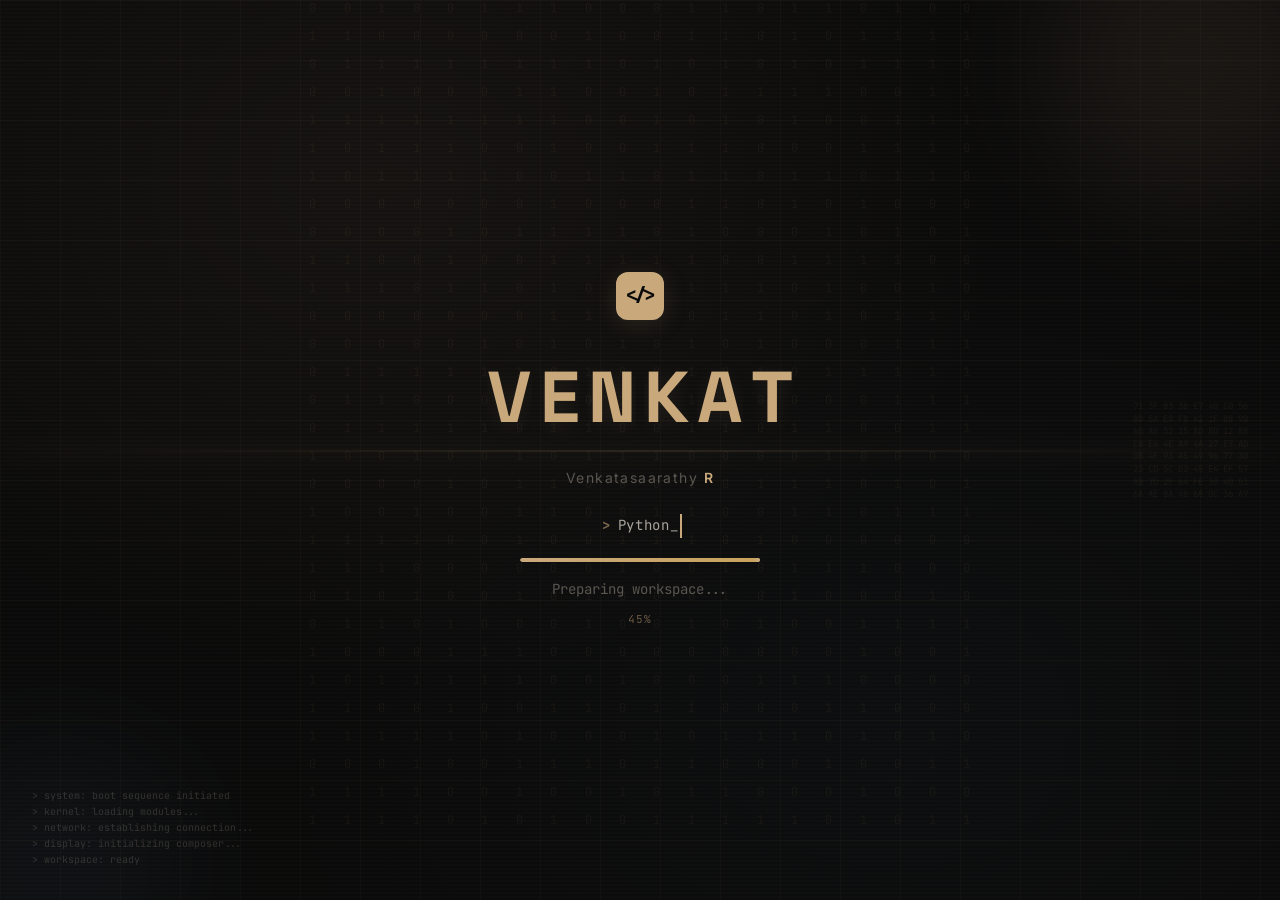
==== commit 243dc132: "Update SEO meta tags and canonical URL in index.html" ====
--- a/index.html
+++ b/index.html
@@ -7,13 +7,19 @@
   </script>
   <meta charset="UTF-8" />
   <meta name="viewport" content="width=device-width, initial-scale=1.0" />
-  <title>Venkatasaarathy R — Workspace</title>
-  <meta name="description" content="Venkatasaarathy R — Engineering student building toward data engineering." />
+  <title>Venkatasaarathy R | Computer Science Student &amp; Developer</title>
+  <meta
+    name="description"
+    content="Venkatasaarathy R is a Computer Science Engineering undergraduate at PDKVCET pursuing the IIT Madras BS in Data Science. Explore projects, technical skills and achievements."
+  />
+  <meta name="author" content="Venkatasaarathy R" />
+  <meta
+    name="keywords"
+    content="Venkatasaarathy R, Computer Science Engineering, IIT Madras Data Science, React Developer, Java, Python, SQL, Portfolio"
+  />
   <meta name="theme-color" content="#1A1816" />
+  <link rel="canonical" href="https://venkatasaarathy.netlify.app/" />
   <link rel="icon" type="image/svg+xml" href="data:image/svg+xml,%3Csvg xmlns='http://www.w3.org/2000/svg' viewBox='0 0 32 32'%3E%3Crect width='32' height='32' rx='6' fill='%23C9A87C'/%3E%3Ctext x='50%25' y='55%25' dominant-baseline='middle' text-anchor='middle' font-family='monospace' font-weight='800' font-size='18' fill='%230A0A0A'%3EVR%3C/text%3E%3C/svg%3E" />
-  <meta name="description" content="Venkatasaarathy R — Engineering student building toward data engineering. Explore projects, skills, certificates and more." />
-  <meta name="keywords" content="Venkatasaarathy, portfolio, data engineering, IIT Madras, full-stack developer" />
-  <meta name="author" content="Venkatasaarathy R" />
   <meta property="og:title" content="Venkatasaarathy R — Portfolio" />
   <meta property="og:description" content="Engineering student building toward data engineering." />
   <meta property="og:type" content="website" />
--- a/css/variables.css
+++ b/css/variables.css
@@ -64,8 +64,8 @@
 
     /* Curious Mode — EXTRA BUBBLE FONTS */
     --font-curious-display: 'Baloo 2', 'Fredoka', 'Quicksand', cursive;
-    --font-curious-body: 'Baloo 2', 'Fredoka', 'Quicksand', cursive;
-    --font-curious-accent: 'Baloo 2', 'Fredoka', 'Quicksand', cursive;
+    --font-curious-body: 'Outfit', 'Inter', sans-serif;
+    --font-curious-accent: 'Outfit', 'Inter', sans-serif;
     --font-curious-mono: 'Space Mono', monospace;
     --font-curious-serif: 'Playfair Display', serif;
 
@@ -140,9 +140,9 @@
     --border-hover: rgba(212, 119, 74, 0.15);
 
     /* EXTRA BUBBLE FONTS — Baloo 2 with rounded curves */
-    --font-display: 'Baloo 2', 'Fredoka', 'Quicksand', cursive;
-    --font-body: 'Baloo 2', 'Fredoka', 'Quicksand', cursive;
-    --font-accent: 'Baloo 2', 'Fredoka', 'Quicksand', cursive;
+    --font-display: var(--font-curious-display);
+    --font-body: var(--font-curious-body);
+    --font-accent: var(--font-curious-accent);
     --font-mono: 'Space Mono', monospace;
     --font-serif: 'Playfair Display', serif;
 
--- a/css/mode.css
+++ b/css/mode.css
@@ -241,10 +241,9 @@
 }
 
 html[data-mode="curious"],
-html[data-mode="curious"] body,
-html[data-mode="curious"] * {
-    font-family: var(--font-display) !important;
-    letter-spacing: 0.03em !important;
+html[data-mode="curious"] body {
+    font-family: var(--font-body);
+    letter-spacing: 0.03em;
 }
 
 html[data-mode="curious"] .name-first {
--- a/css/responsive.css
+++ b/css/responsive.css
@@ -333,15 +333,19 @@
         grid-template-columns: 1fr !important;
     }
 
+    .back-to-top {
+        bottom: calc(var(--space-8) + 60px);
+    }
+
     .modal-project-content {
-        max-width: 100%;
-        width: 100%;
-        max-height: 100vh;
-        border-radius: 0;
+        max-width: 92%;
+        width: 92%;
+        max-height: 90vh;
+        border-radius: 16px;
     }
 
     .modal-project-body {
-        max-height: 100vh;
+        max-height: 90vh;
     }
 
     .modal-project-hero {
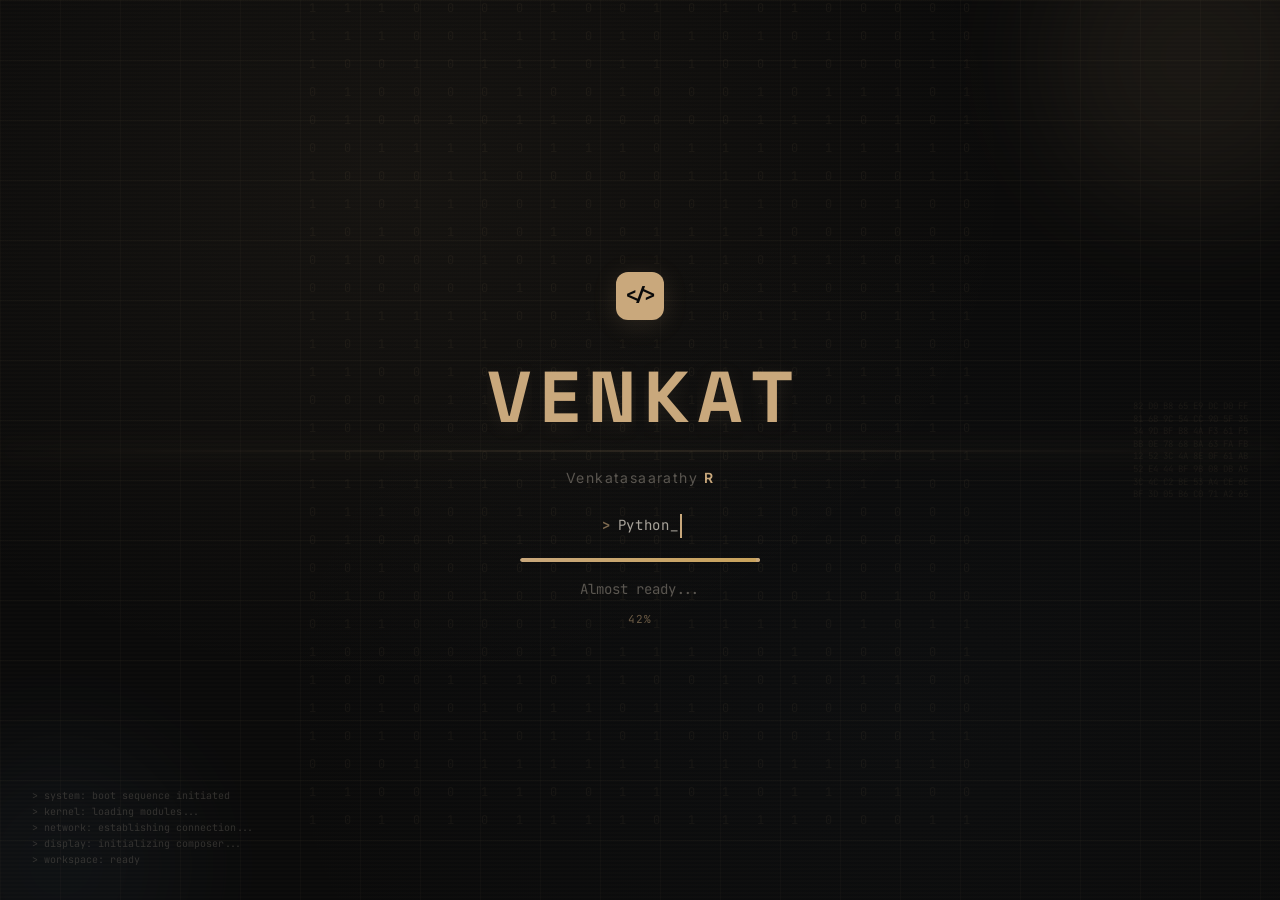
==== commit 0c97d7a5: "Add Google site verification meta tag" ====
--- a/index.html
+++ b/index.html
@@ -18,6 +18,7 @@
     content="Venkatasaarathy R, Computer Science Engineering, IIT Madras Data Science, React Developer, Java, Python, SQL, Portfolio"
   />
   <meta name="theme-color" content="#1A1816" />
+  <meta name="google-site-verification" content="qVug-y8Emj5npSjbhXPlMA4dyNLoOllHQuIiR9CJUHQ" />
   <link rel="canonical" href="https://venkatasaarathy.netlify.app/" />
   <link rel="icon" type="image/svg+xml" href="data:image/svg+xml,%3Csvg xmlns='http://www.w3.org/2000/svg' viewBox='0 0 32 32'%3E%3Crect width='32' height='32' rx='6' fill='%23C9A87C'/%3E%3Ctext x='50%25' y='55%25' dominant-baseline='middle' text-anchor='middle' font-family='monospace' font-weight='800' font-size='18' fill='%230A0A0A'%3EVR%3C/text%3E%3C/svg%3E" />
   <meta property="og:title" content="Venkatasaarathy R — Portfolio" />
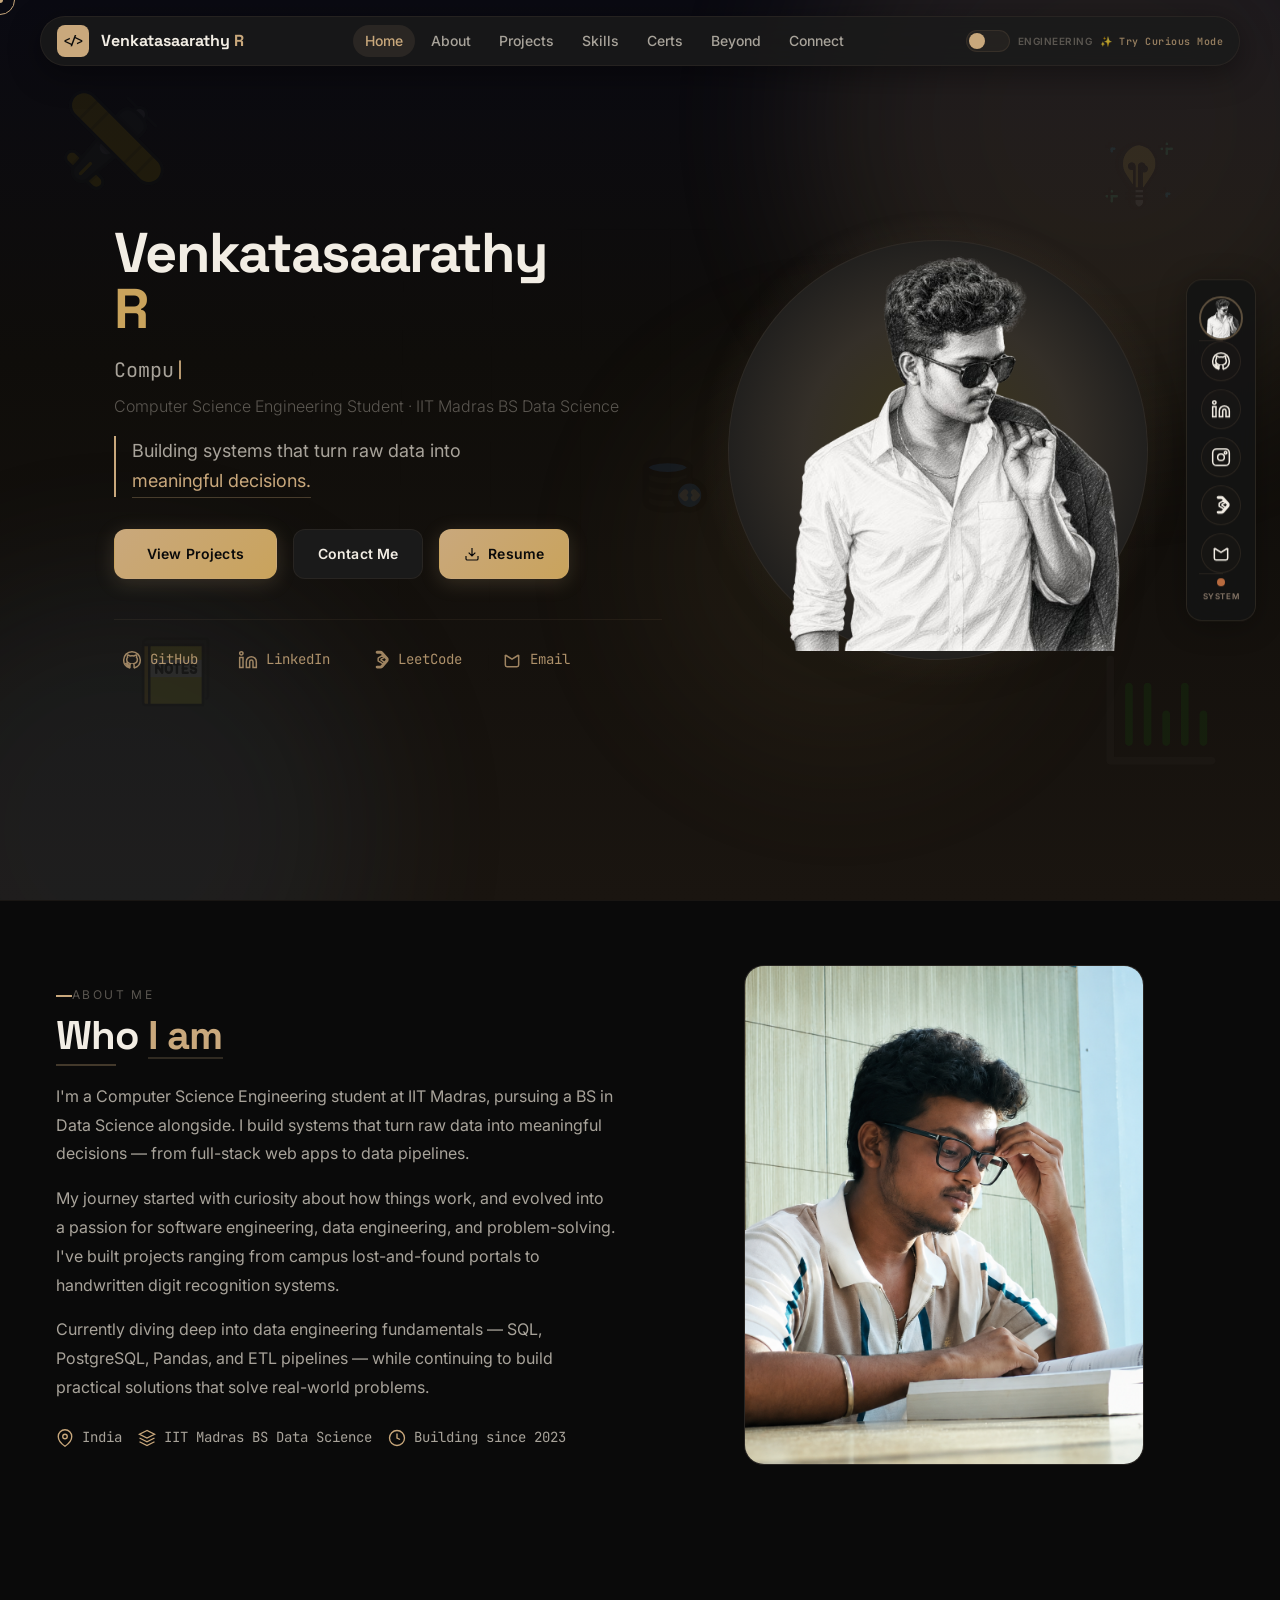
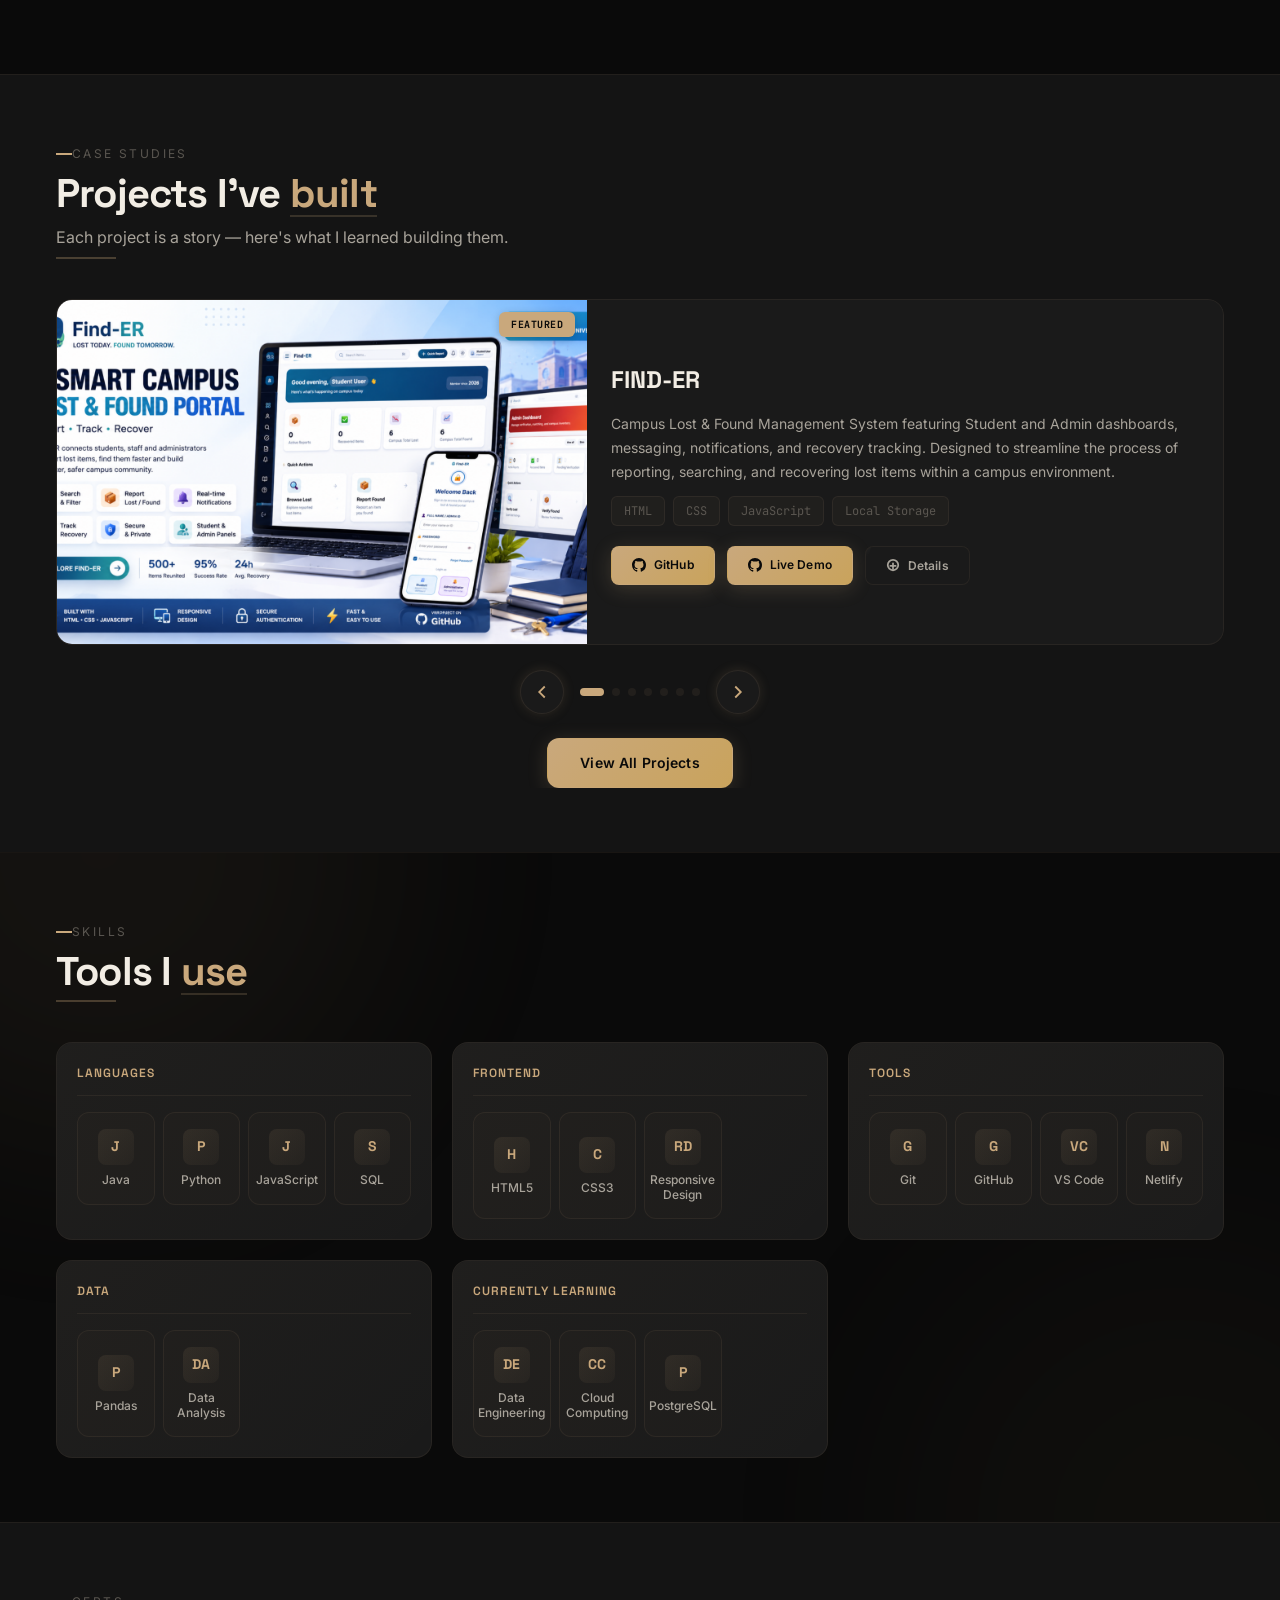
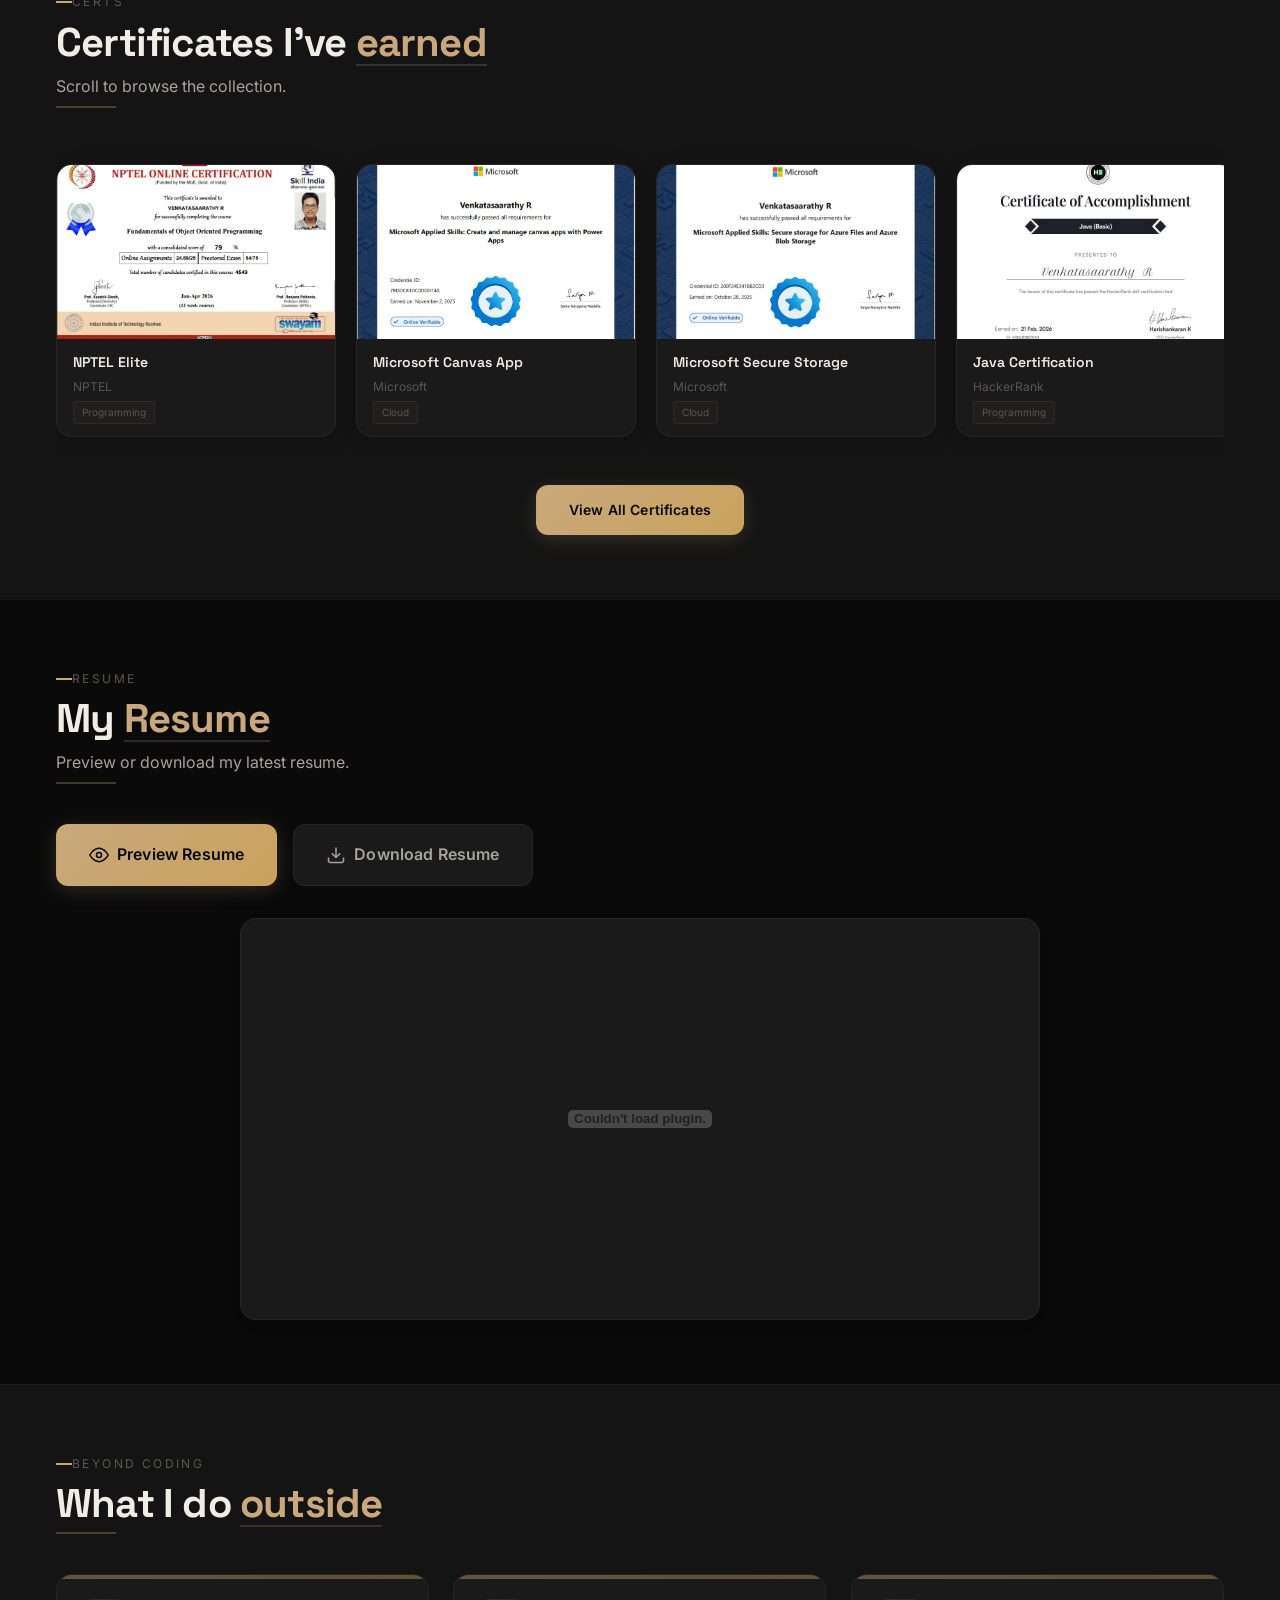
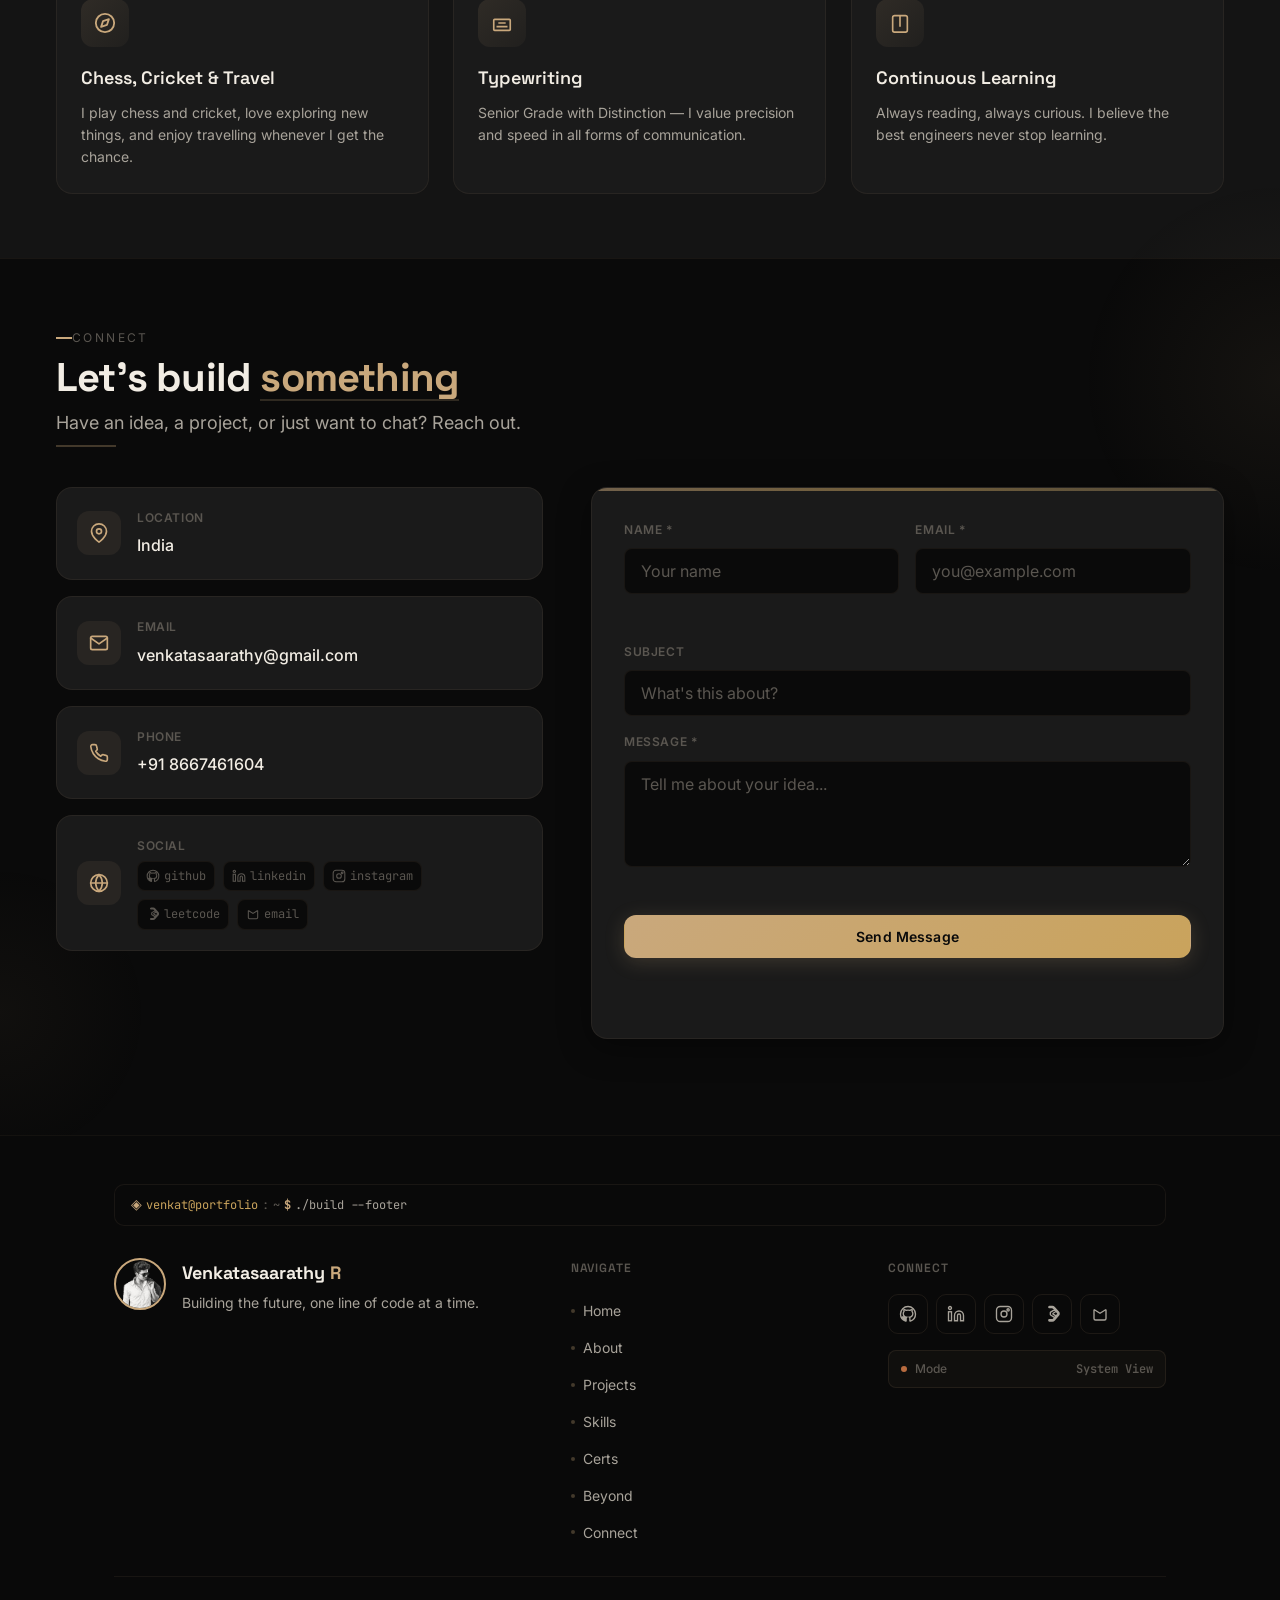
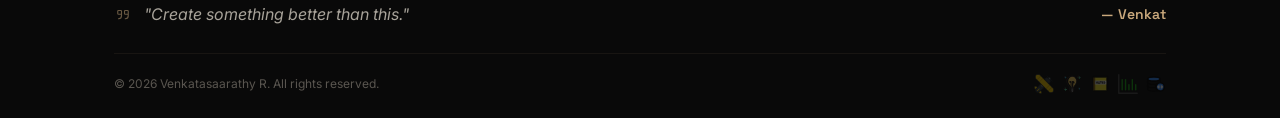
==== commit 3ef54fa3: "Implement personal identity SEO metadata, structured data and crawlability" ====
--- a/index.html
+++ b/index.html
@@ -21,9 +21,72 @@
   <meta name="google-site-verification" content="qVug-y8Emj5npSjbhXPlMA4dyNLoOllHQuIiR9CJUHQ" />
   <link rel="canonical" href="https://venkatasaarathy.netlify.app/" />
   <link rel="icon" type="image/svg+xml" href="data:image/svg+xml,%3Csvg xmlns='http://www.w3.org/2000/svg' viewBox='0 0 32 32'%3E%3Crect width='32' height='32' rx='6' fill='%23C9A87C'/%3E%3Ctext x='50%25' y='55%25' dominant-baseline='middle' text-anchor='middle' font-family='monospace' font-weight='800' font-size='18' fill='%230A0A0A'%3EVR%3C/text%3E%3C/svg%3E" />
-  <meta property="og:title" content="Venkatasaarathy R — Portfolio" />
-  <meta property="og:description" content="Engineering student building toward data engineering." />
+  <meta name="robots" content="index, follow, max-image-preview:large" />
+  <meta property="og:title" content="Venkatasaarathy R | Computer Science Student &amp; Developer" />
+  <meta
+    property="og:description"
+    content="Venkatasaarathy R is a Computer Science Engineering undergraduate at PDKVCET pursuing the IIT Madras BS in Data Science. Explore projects, technical skills and achievements."
+  />
   <meta property="og:type" content="website" />
+  <meta property="og:url" content="https://venkatasaarathy.netlify.app/" />
+  <meta property="og:site_name" content="Venkatasaarathy R" />
+  <meta property="og:locale" content="en_IN" />
+  <meta property="og:image" content="https://venkatasaarathy.netlify.app/assets/profile/about.png" />
+  <meta property="og:image:width" content="1280" />
+  <meta property="og:image:height" content="1229" />
+  <meta property="og:image:alt" content="Portrait of Venkatasaarathy R" />
+  <meta name="twitter:card" content="summary_large_image" />
+  <meta name="twitter:title" content="Venkatasaarathy R | Computer Science Student &amp; Developer" />
+  <meta
+    name="twitter:description"
+    content="Computer Science Engineering undergraduate at PDKVCET pursuing the IIT Madras BS in Data Science."
+  />
+  <meta name="twitter:image" content="https://venkatasaarathy.netlify.app/assets/profile/about.png" />
+
+  <script type="application/ld+json">
+  {
+    "@context": "https://schema.org",
+    "@graph": [
+      {
+        "@type": "Person",
+        "@id": "https://venkatasaarathy.netlify.app/#person",
+        "name": "Venkatasaarathy R",
+        "url": "https://venkatasaarathy.netlify.app/",
+        "image": "https://venkatasaarathy.netlify.app/assets/profile/about.png",
+        "email": "mailto:venkatasaarathy@gmail.com",
+        "description": "Computer Science Engineering undergraduate at PDKVCET pursuing the IIT Madras BS in Data Science.",
+        "sameAs": [
+          "https://www.linkedin.com/in/venkatasaarathy/",
+          "https://github.com/Venkat-1506",
+          "https://leetcode.com/u/Venkatasaarathy/",
+          "https://www.instagram.com/venxora_7/"
+        ]
+      },
+      {
+        "@type": "WebSite",
+        "@id": "https://venkatasaarathy.netlify.app/#website",
+        "url": "https://venkatasaarathy.netlify.app/",
+        "name": "Venkatasaarathy R",
+        "description": "Portfolio of Venkatasaarathy R — projects, technical skills and achievements.",
+        "inLanguage": "en",
+        "publisher": { "@id": "https://venkatasaarathy.netlify.app/#person" }
+      },
+      {
+        "@type": "WebPage",
+        "@id": "https://venkatasaarathy.netlify.app/#webpage",
+        "url": "https://venkatasaarathy.netlify.app/",
+        "name": "Venkatasaarathy R | Computer Science Student & Developer",
+        "description": "Venkatasaarathy R is a Computer Science Engineering undergraduate at PDKVCET pursuing the IIT Madras BS in Data Science. Explore projects, technical skills and achievements.",
+        "isPartOf": { "@id": "https://venkatasaarathy.netlify.app/#website" },
+        "about": { "@id": "https://venkatasaarathy.netlify.app/#person" },
+        "mainEntity": { "@id": "https://venkatasaarathy.netlify.app/#person" },
+        "inLanguage": "en"
+      }
+    ]
+  }
+  </script>
+
+  <noscript><style>.loading-screen { display: none !important; }</style></noscript>
 
   <!-- Fonts -->
   <link rel="preconnect" href="https://fonts.googleapis.com" />
@@ -74,6 +137,25 @@
 </head>
 
 <body>
+
+  <noscript>
+    <div style="max-width:720px;margin:0 auto;padding:120px 24px 48px;font-family:system-ui,sans-serif;line-height:1.7;color:#e8e4df;">
+      <h2 style="font-size:2rem;">Venkatasaarathy R</h2>
+      <p>Computer Science Engineering undergraduate at PDKVCET pursuing the IIT Madras BS in Data Science. I build systems that turn raw data into meaningful decisions — from full-stack web apps to data pipelines.</p>
+      <p>
+        <a href="https://github.com/Venkat-1506" rel="noopener">GitHub</a> ·
+        <a href="https://www.linkedin.com/in/venkatasaarathy/" rel="noopener">LinkedIn</a> ·
+        <a href="https://leetcode.com/u/Venkatasaarathy/" rel="noopener">LeetCode</a> ·
+        <a href="mailto:venkatasaarathy@gmail.com">Email</a>
+      </p>
+      <p>
+        <a href="projects-full.html">Projects</a> ·
+        <a href="certificates-full.html">Certificates</a> ·
+        <a href="assets/resume/Venkatasaarathy_R_Resume.pdf">Resume</a>
+      </p>
+      <p>Interactive sections of this portfolio require JavaScript.</p>
+    </div>
+  </noscript>
 
   <!-- ============================================ -->
   <!-- CANVAS - PARTICLE BACKGROUND -->
@@ -313,7 +395,7 @@
   <!-- ============================================ -->
   <!-- MAIN CONTENT -->
   <!-- ============================================ -->
-  <div id="mainContent" style="display:none;">
+  <div id="mainContent">
 
     <!-- header -->
     <header class="header" id="header">
@@ -365,7 +447,7 @@
       <a href="https://github.com/Venkat-1506" target="_blank" rel="noopener" aria-label="GitHub">
         <svg viewBox="0 0 24 24"><path d="M12 2C6.48 2 2 6.48 2 12c0 4.42 2.87 8.17 6.84 9.49.5.09.68-.22.68-.48 0-.24-.01-.88-.01-1.73-2.78.6-3.37-1.34-3.37-1.34-.46-1.16-1.11-1.47-1.11-1.47-.91-.62.07-.61.07-.61 1.01.07 1.54 1.04 1.54 1.04.9 1.54 2.36 1.1 2.94.84.09-.65.35-1.1.64-1.35-2.22-.25-4.55-1.11-4.55-4.94 0-1.09.39-1.98 1.03-2.68-.1-.25-.45-1.27.1-2.64 0 0 .84-.27 2.75 1.02.8-.22 1.65-.33 2.5-.33.85 0 1.7.11 2.5.33 1.91-1.29 2.75-1.02 2.75-1.02.55 1.37.2 2.39.1 2.64.64.7 1.03 1.59 1.03 2.68 0 3.84-2.34 4.69-4.57 4.94.36.31.68.92.68 1.85 0 1.34-.01 2.42-.01 2.75 0 .26.18.58.69.48C19.13 20.17 22 16.42 22 12c0-5.52-4.48-10-10-10z" stroke="currentColor" stroke-width="1.8" fill="none"/></svg>
       </a>
-      <a href="https://www.linkedin.com/in/venkatasaarathy-r-73a226386" target="_blank" rel="noopener" aria-label="LinkedIn">
+      <a href="https://www.linkedin.com/in/venkatasaarathy/" target="_blank" rel="noopener" aria-label="LinkedIn">
         <svg viewBox="0 0 24 24"><path d="M16 8a6 6 0 016 6v7h-4v-7a2 2 0 00-4 0v7h-4v-7a6 6 0 016-6z" stroke="currentColor" stroke-width="1.8" fill="none"/><rect x="2" y="9" width="4" height="12" stroke="currentColor" stroke-width="1.8" fill="none"/><circle cx="4" cy="4" r="2" stroke="currentColor" stroke-width="1.8" fill="none"/></svg>
       </a>
       <a href="https://leetcode.com/u/Venkatasaarathy/" target="_blank" rel="noopener" aria-label="LeetCode">
@@ -423,7 +505,7 @@
       <div class="hero-container">
         <div class="hero-inner">
           <div class="hero-text">
-            <h1 class="hero-name">
+            <h1 class="hero-name" aria-label="Venkatasaarathy R">
               <span class="name-first">Venkatasaarathy</span>
               <span class="name-last gold-r">R</span>
             </h1>
@@ -445,7 +527,7 @@
                 <svg viewBox="0 0 24 24"><path d="M12 2C6.48 2 2 6.48 2 12c0 4.42 2.87 8.17 6.84 9.49.5.09.68-.22.68-.48 0-.24-.01-.88-.01-1.73-2.78.6-3.37-1.34-3.37-1.34-.46-1.16-1.11-1.47-1.11-1.47-.91-.62.07-.61.07-.61 1.01.07 1.54 1.04 1.54 1.04.9 1.54 2.36 1.1 2.94.84.09-.65.35-1.1.64-1.35-2.22-.25-4.55-1.11-4.55-4.94 0-1.09.39-1.98 1.03-2.68-.1-.25-.45-1.27.1-2.64 0 0 .84-.27 2.75 1.02.8-.22 1.65-.33 2.5-.33.85 0 1.7.11 2.5.33 1.91-1.29 2.75-1.02 2.75-1.02.55 1.37.2 2.39.1 2.64.64.7 1.03 1.59 1.03 2.68 0 3.84-2.34 4.69-4.57 4.94.36.31.68.92.68 1.85 0 1.34-.01 2.42-.01 2.75 0 .26.18.58.69.48C19.13 20.17 22 16.42 22 12c0-5.52-4.48-10-10-10z" stroke="currentColor" stroke-width="1.8" fill="none"/></svg>
                 <span>GitHub</span>
               </a>
-              <a href="https://www.linkedin.com/in/venkatasaarathy-r-73a226386" target="_blank" rel="noopener" aria-label="LinkedIn" class="hero-social-link">
+              <a href="https://www.linkedin.com/in/venkatasaarathy/" target="_blank" rel="noopener" aria-label="LinkedIn" class="hero-social-link">
                 <svg viewBox="0 0 24 24"><path d="M16 8a6 6 0 016 6v7h-4v-7a2 2 0 00-4 0v7h-4v-7a6 6 0 016-6z" stroke="currentColor" stroke-width="1.8" fill="none"/><rect x="2" y="9" width="4" height="12" stroke="currentColor" stroke-width="1.8" fill="none"/><circle cx="4" cy="4" r="2" stroke="currentColor" stroke-width="1.8" fill="none"/></svg>
                 <span>LinkedIn</span>
               </a>
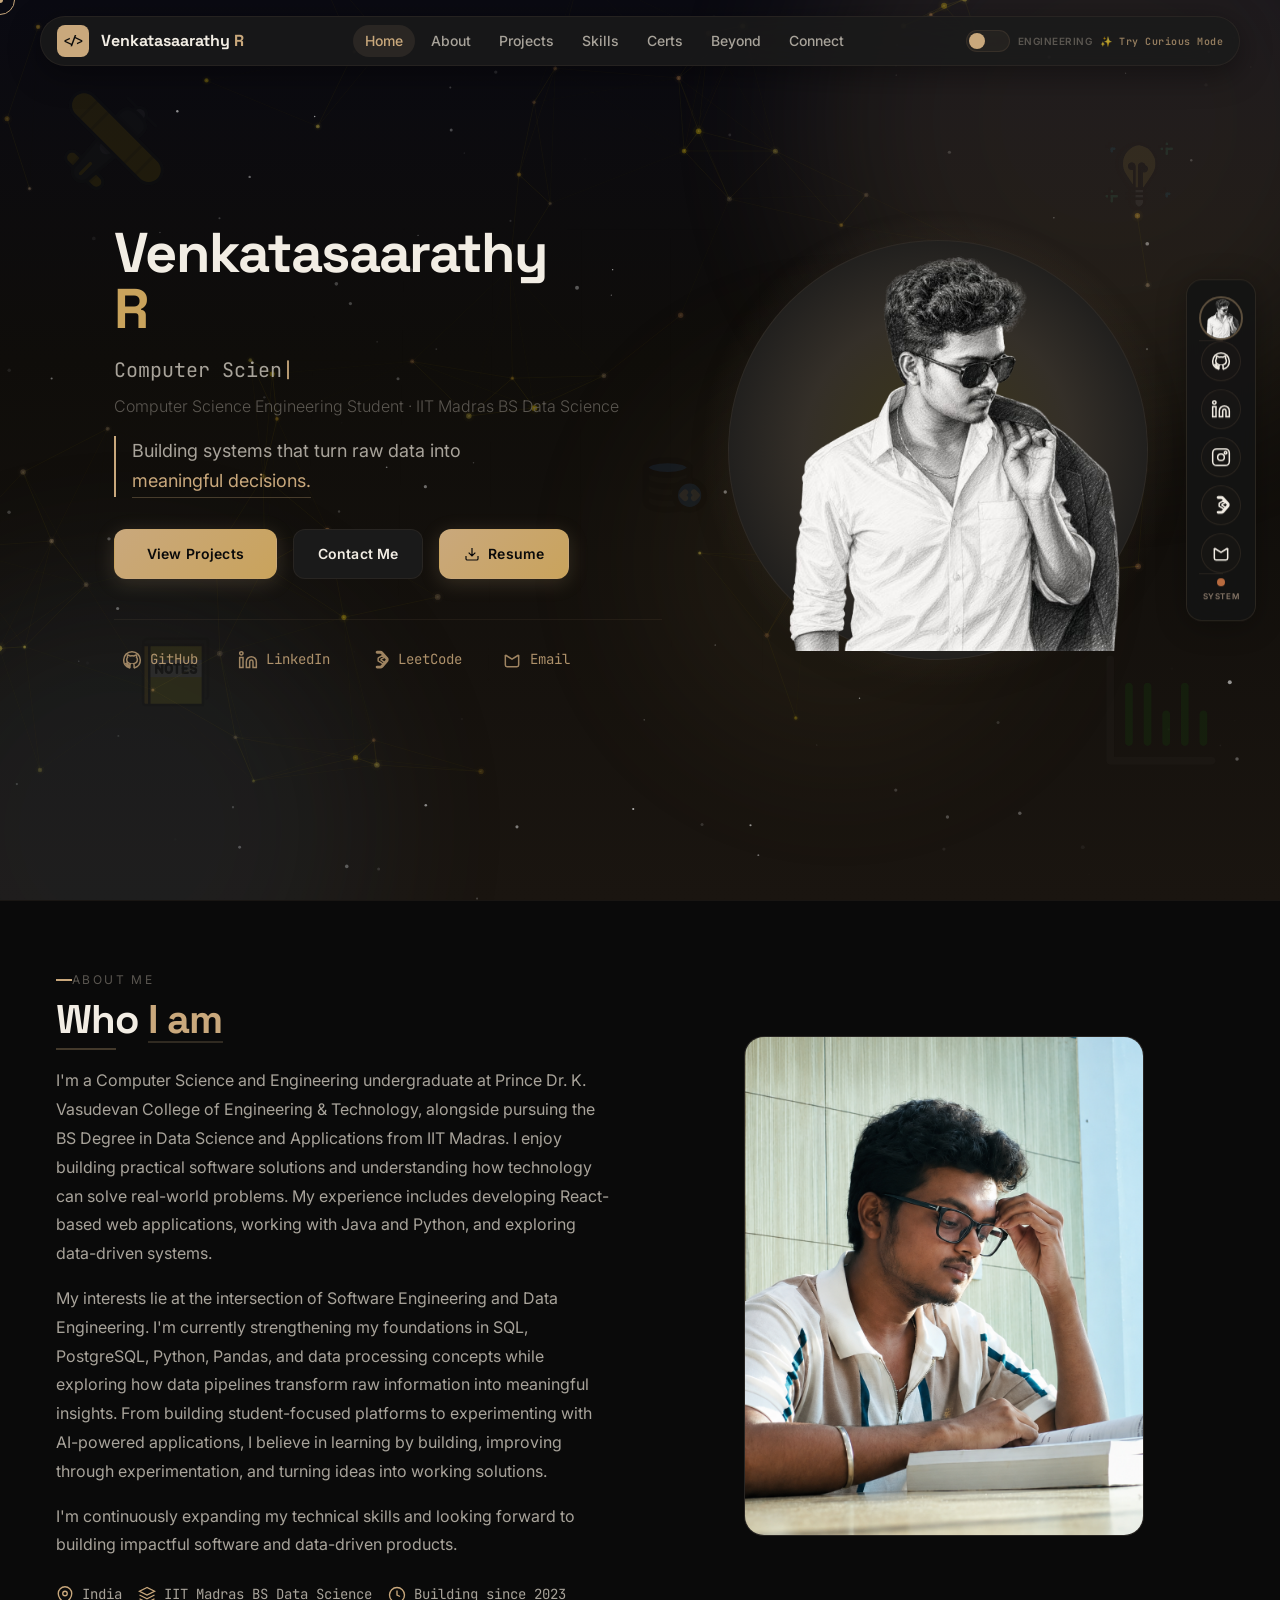
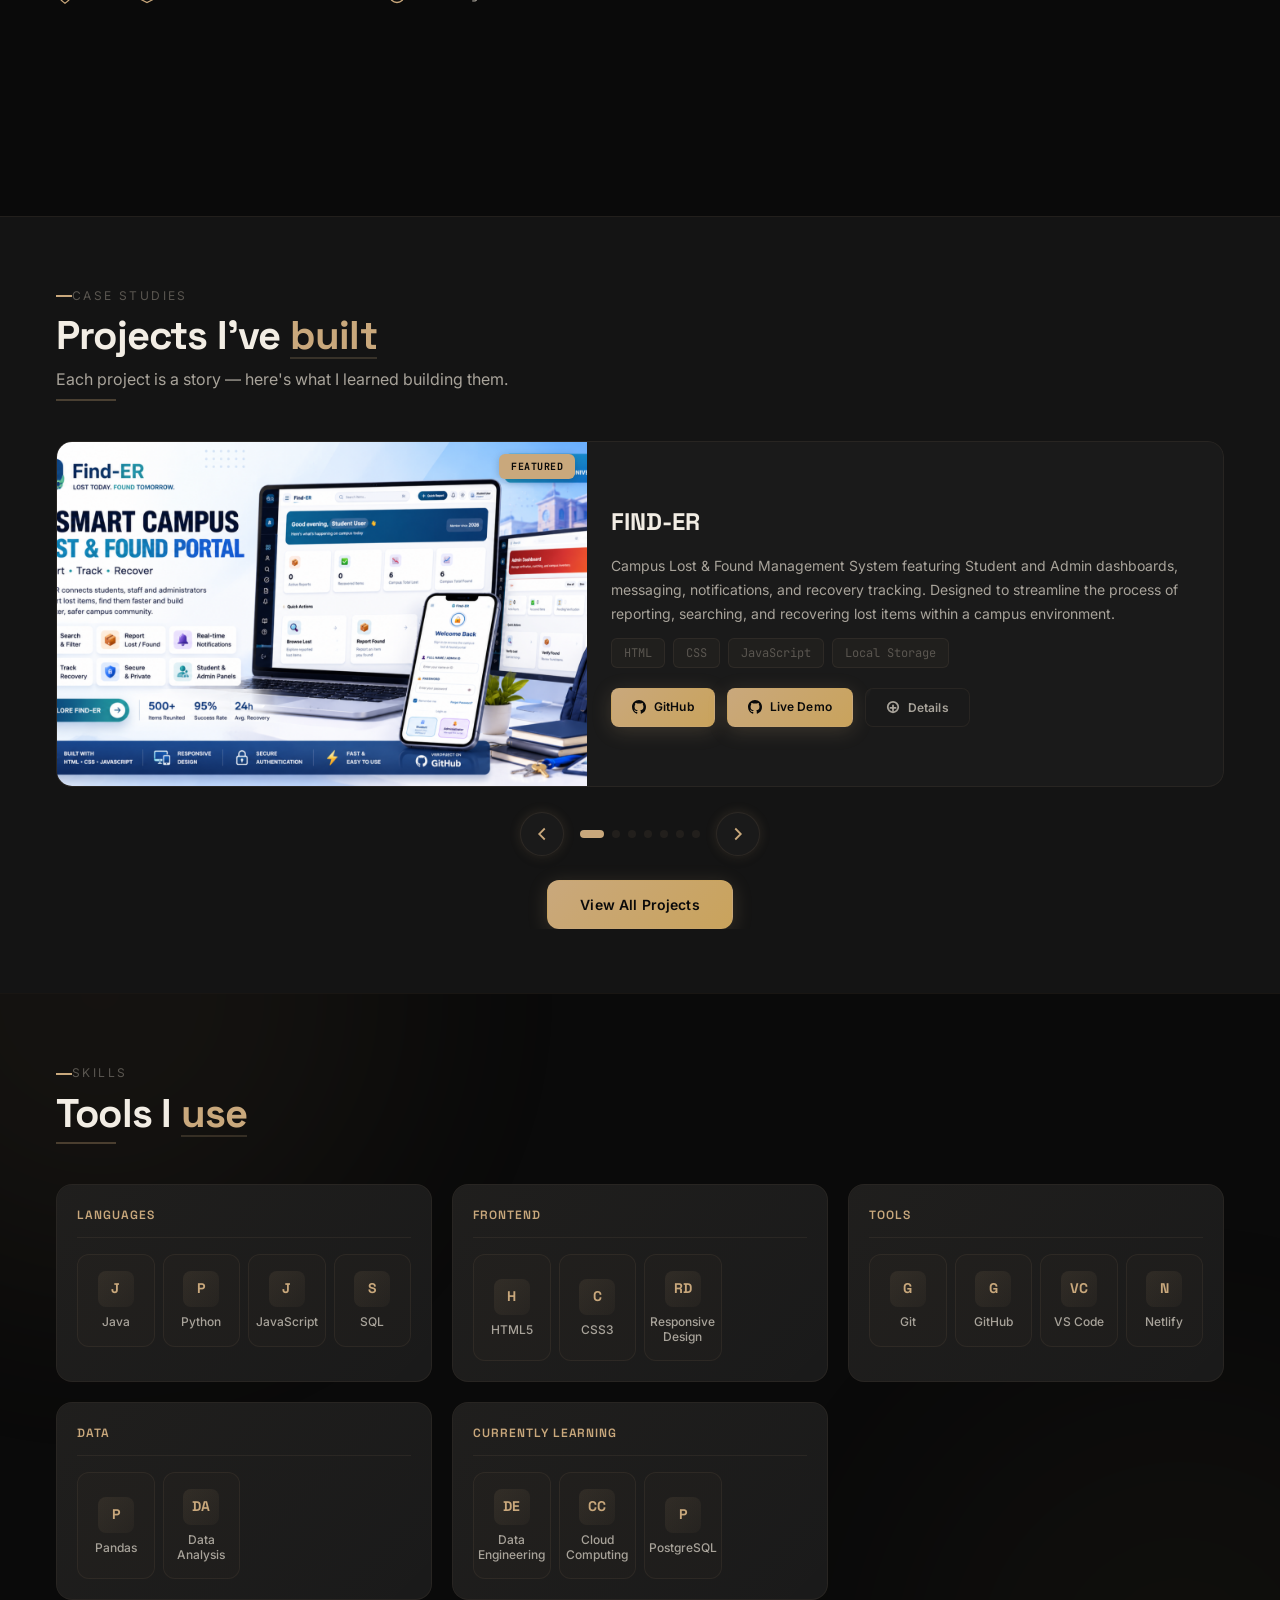
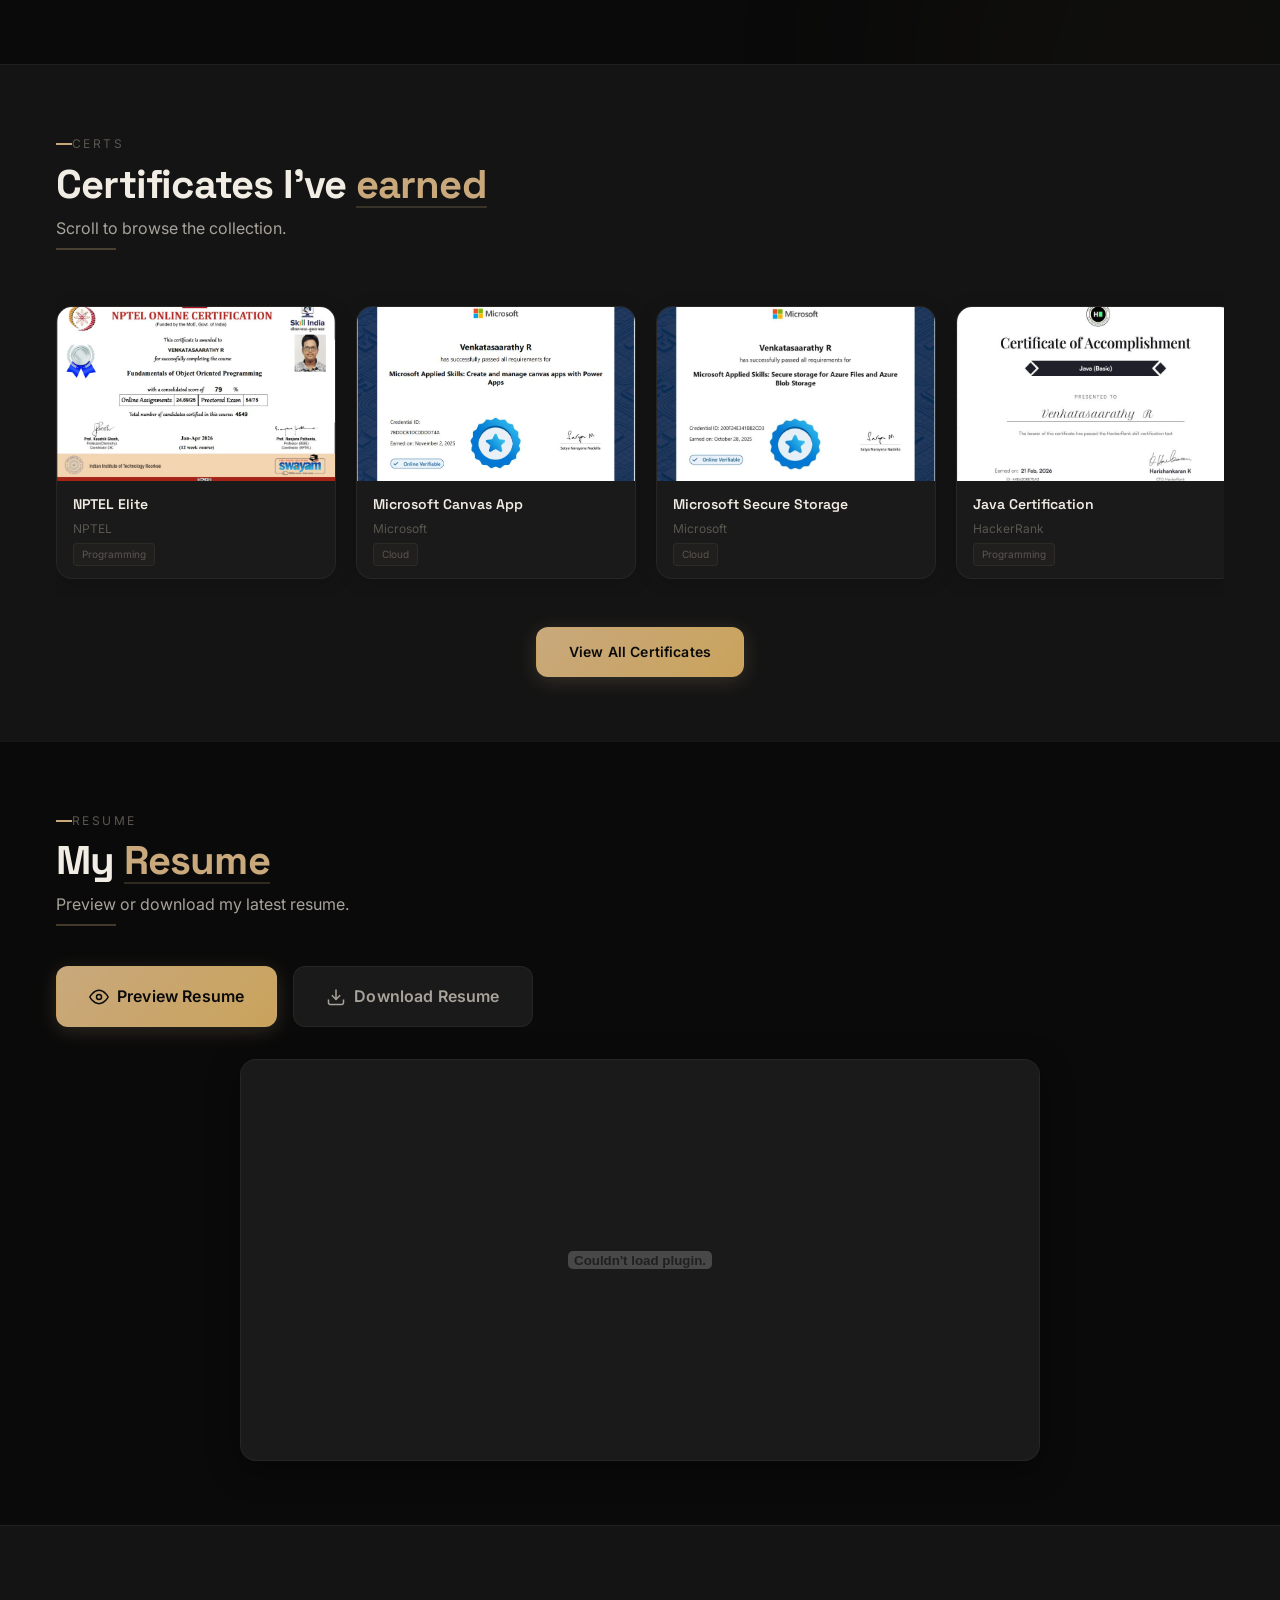
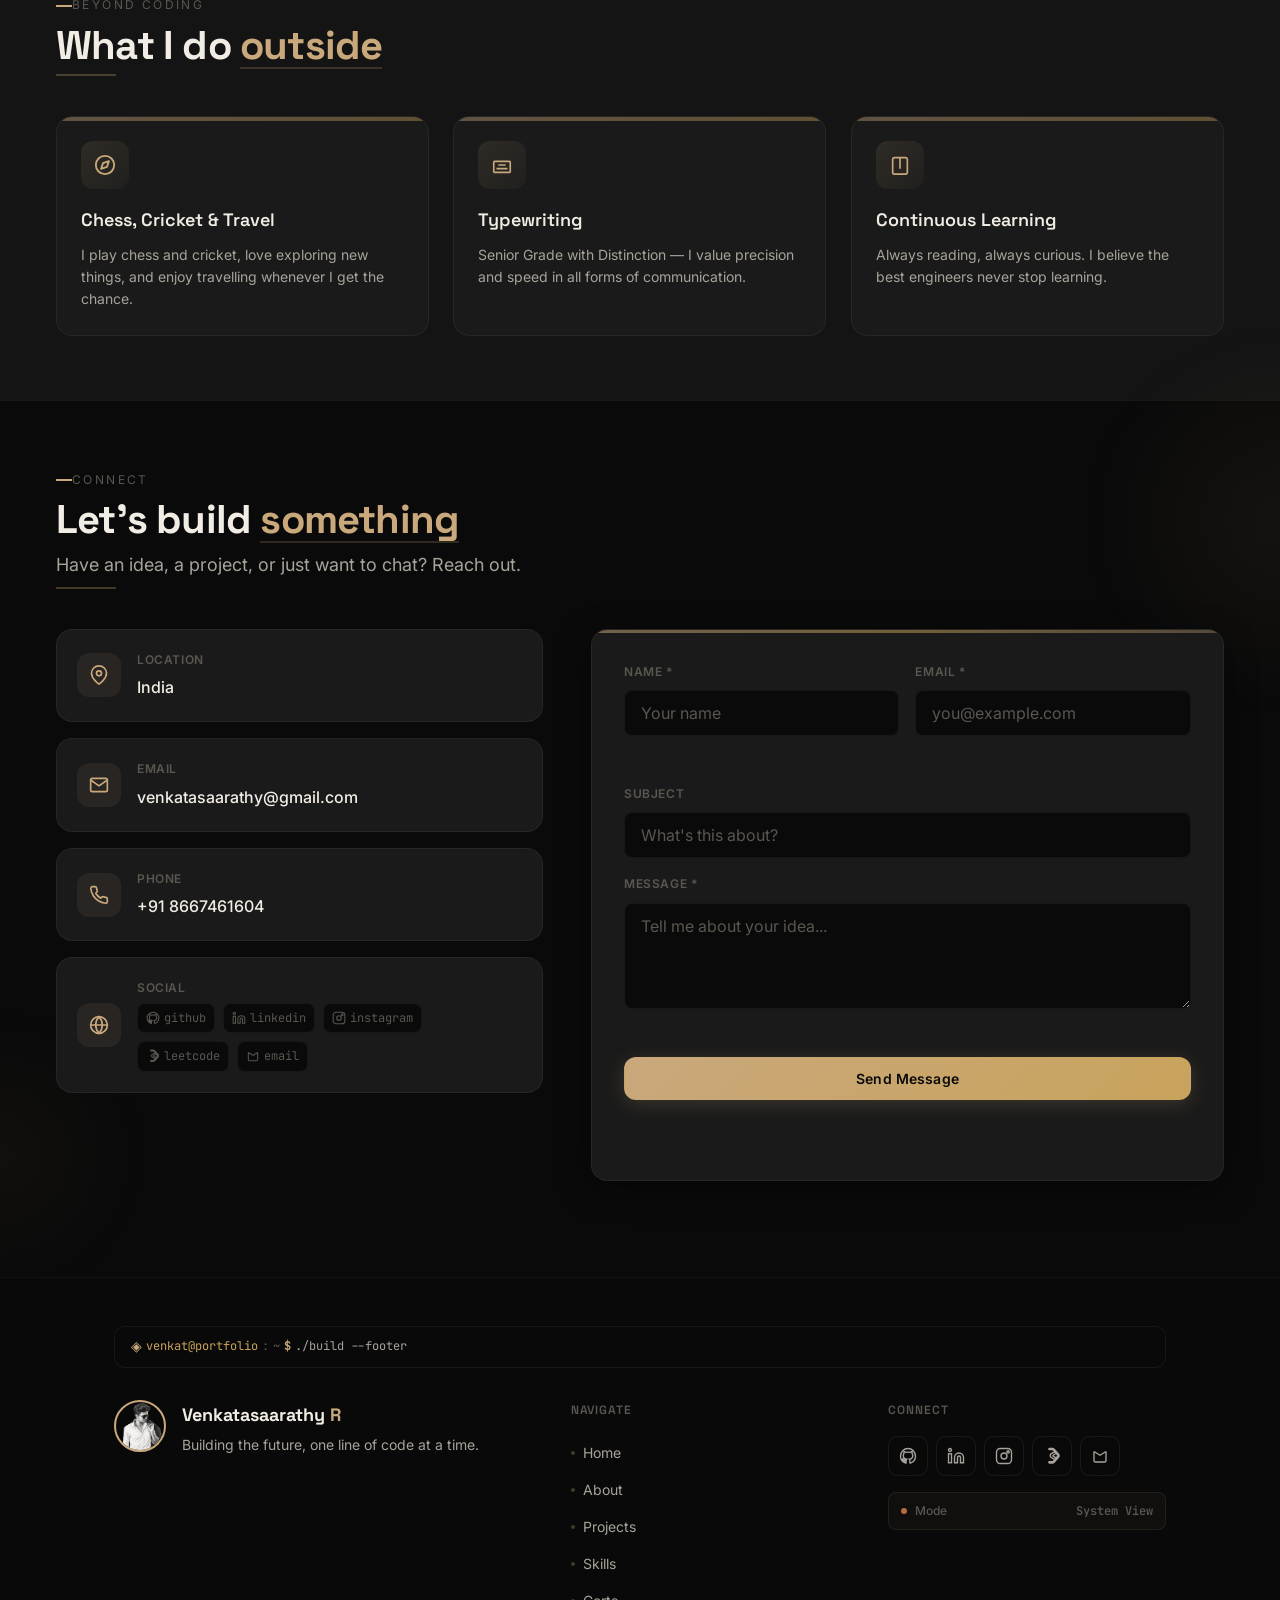
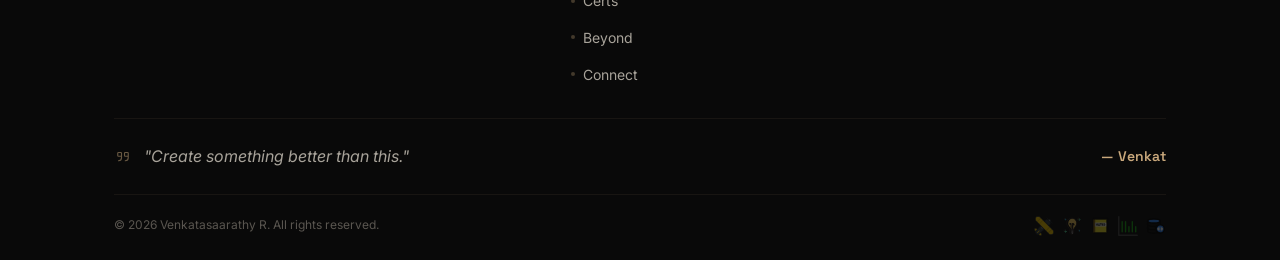
==== commit 37d991bc: "Update About section" ====
--- a/index.html
+++ b/index.html
@@ -560,9 +560,9 @@
               <span class="section-tag">About Me</span>
               <h2 class="section-title">Who <span class="highlight">I am</span></h2>
             </div>
-            <p class="about-desc">I'm a Computer Science Engineering student at IIT Madras, pursuing a BS in Data Science alongside. I build systems that turn raw data into meaningful decisions — from full-stack web apps to data pipelines.</p>
-            <p class="about-desc">My journey started with curiosity about how things work, and evolved into a passion for software engineering, data engineering, and problem-solving. I've built projects ranging from campus lost-and-found portals to handwritten digit recognition systems.</p>
-            <p class="about-desc">Currently diving deep into data engineering fundamentals — SQL, PostgreSQL, Pandas, and ETL pipelines — while continuing to build practical solutions that solve real-world problems.</p>
+            <p class="about-desc">I'm a Computer Science and Engineering undergraduate at Prince Dr. K. Vasudevan College of Engineering &amp; Technology, alongside pursuing the BS Degree in Data Science and Applications from IIT Madras. I enjoy building practical software solutions and understanding how technology can solve real-world problems. My experience includes developing React-based web applications, working with Java and Python, and exploring data-driven systems.</p>
+            <p class="about-desc">My interests lie at the intersection of Software Engineering and Data Engineering. I'm currently strengthening my foundations in SQL, PostgreSQL, Python, Pandas, and data processing concepts while exploring how data pipelines transform raw information into meaningful insights. From building student-focused platforms to experimenting with AI-powered applications, I believe in learning by building, improving through experimentation, and turning ideas into working solutions.</p>
+            <p class="about-desc">I'm continuously expanding my technical skills and looking forward to building impactful software and data-driven products.</p>
             <div class="about-details">
               <div class="about-detail-item">
                 <svg viewBox="0 0 24 24" width="18" height="18"><path d="M21 10c0 7-9 13-9 13s-9-6-9-13a9 9 0 0 1 18 0z" stroke="currentColor" stroke-width="1.8" fill="none"/><circle cx="12" cy="10" r="3" stroke="currentColor" stroke-width="1.8" fill="none"/></svg>
